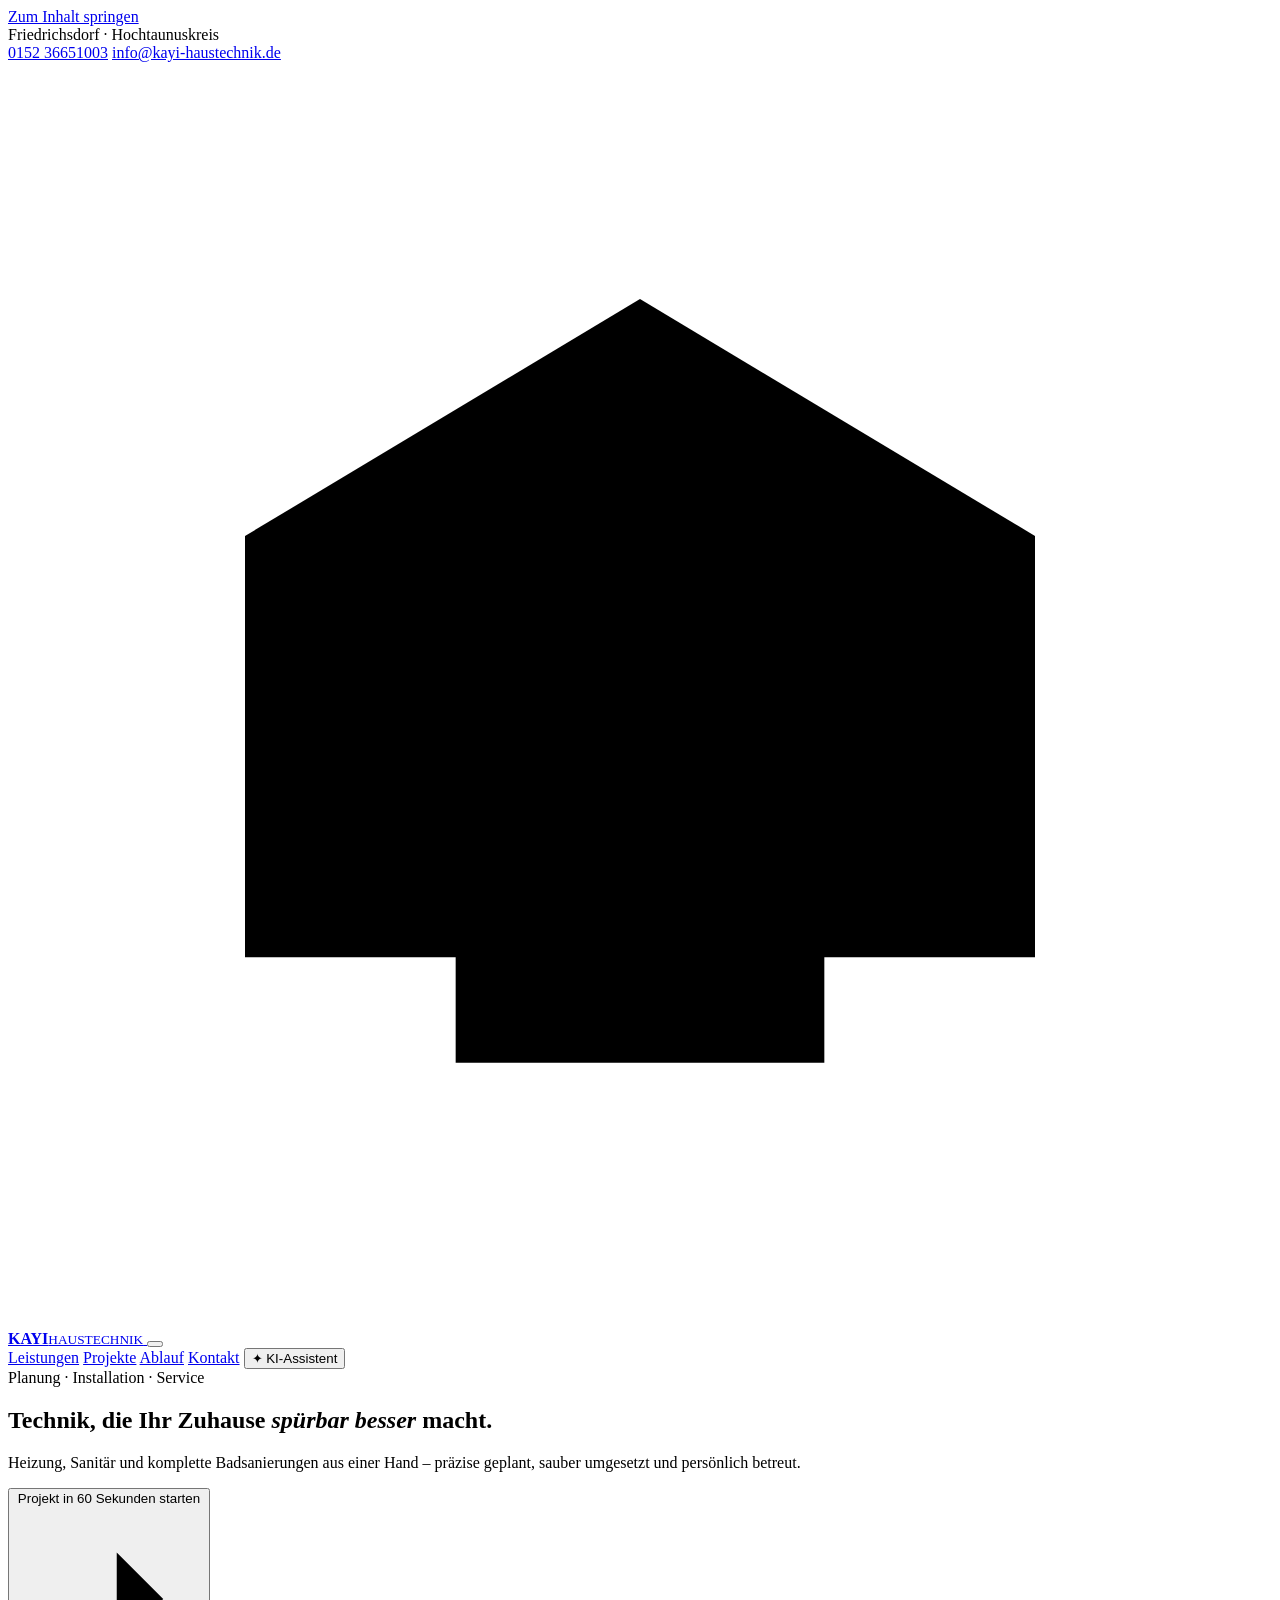
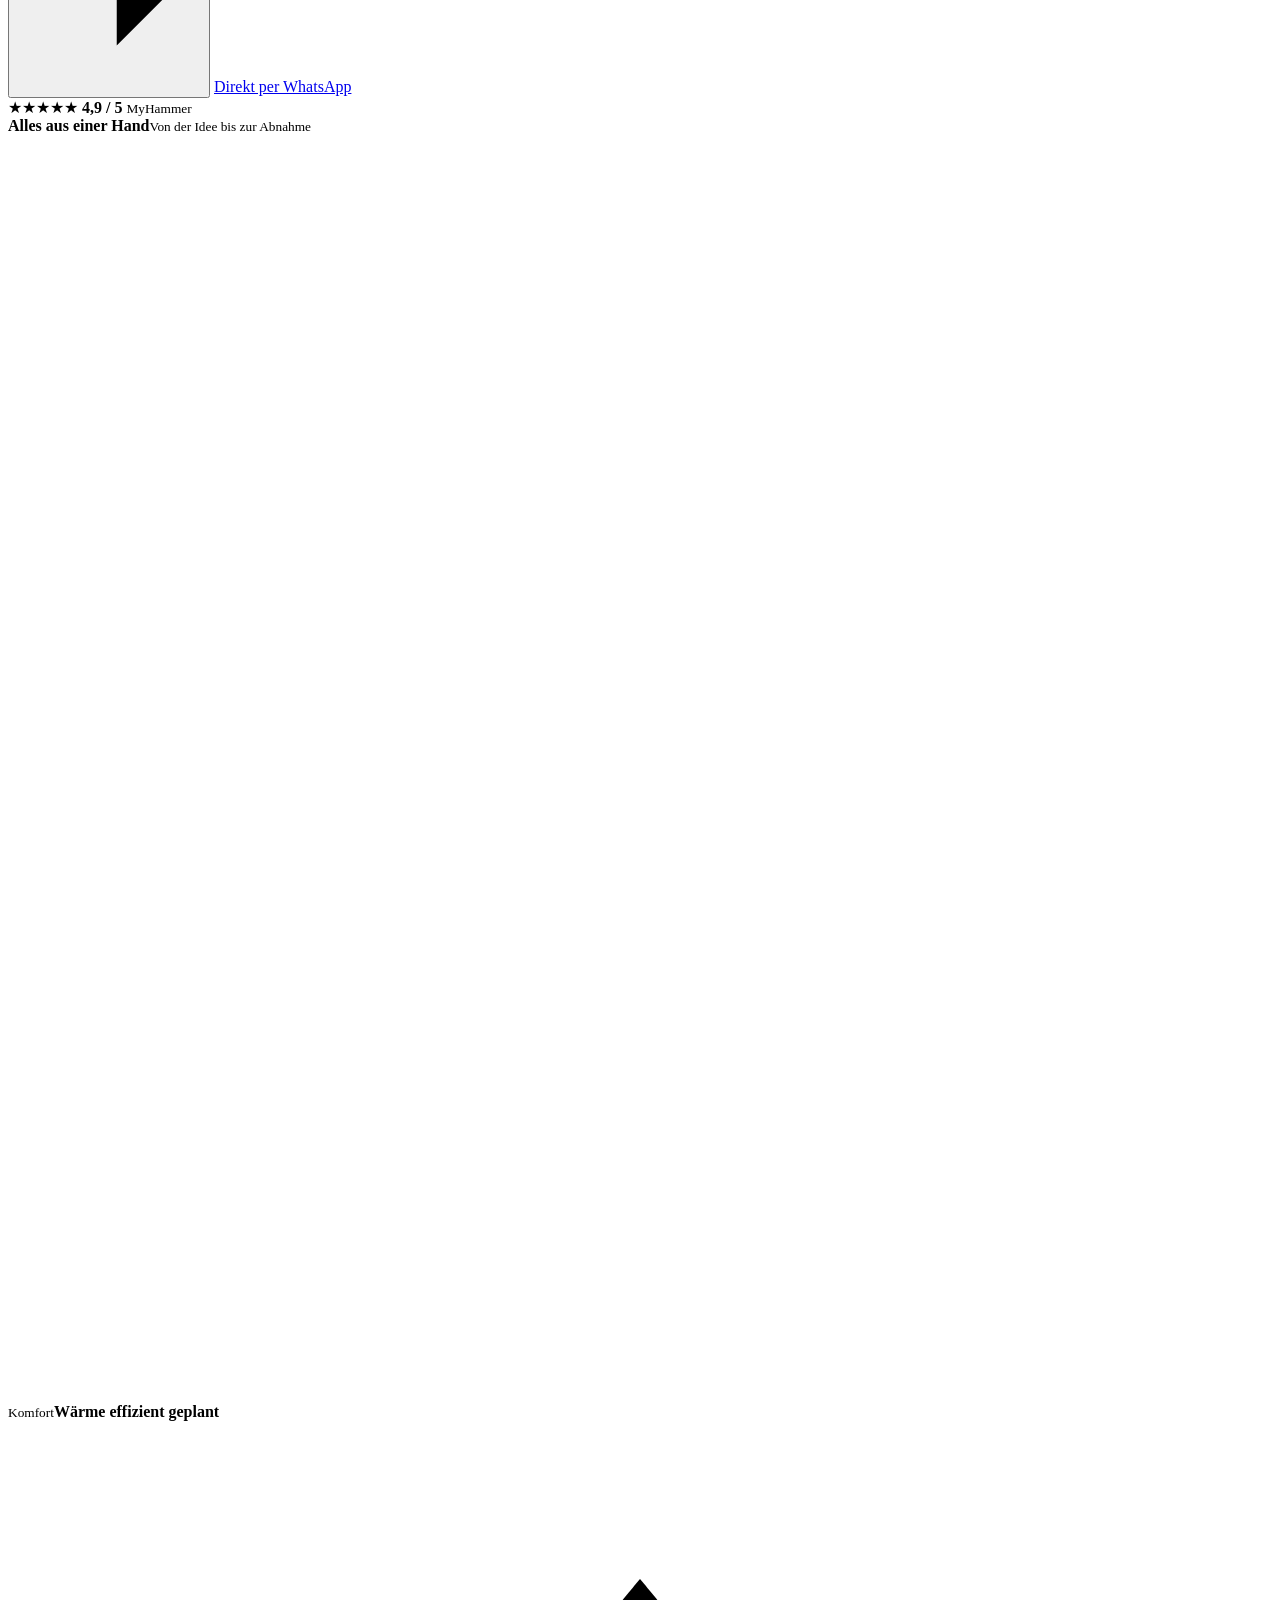
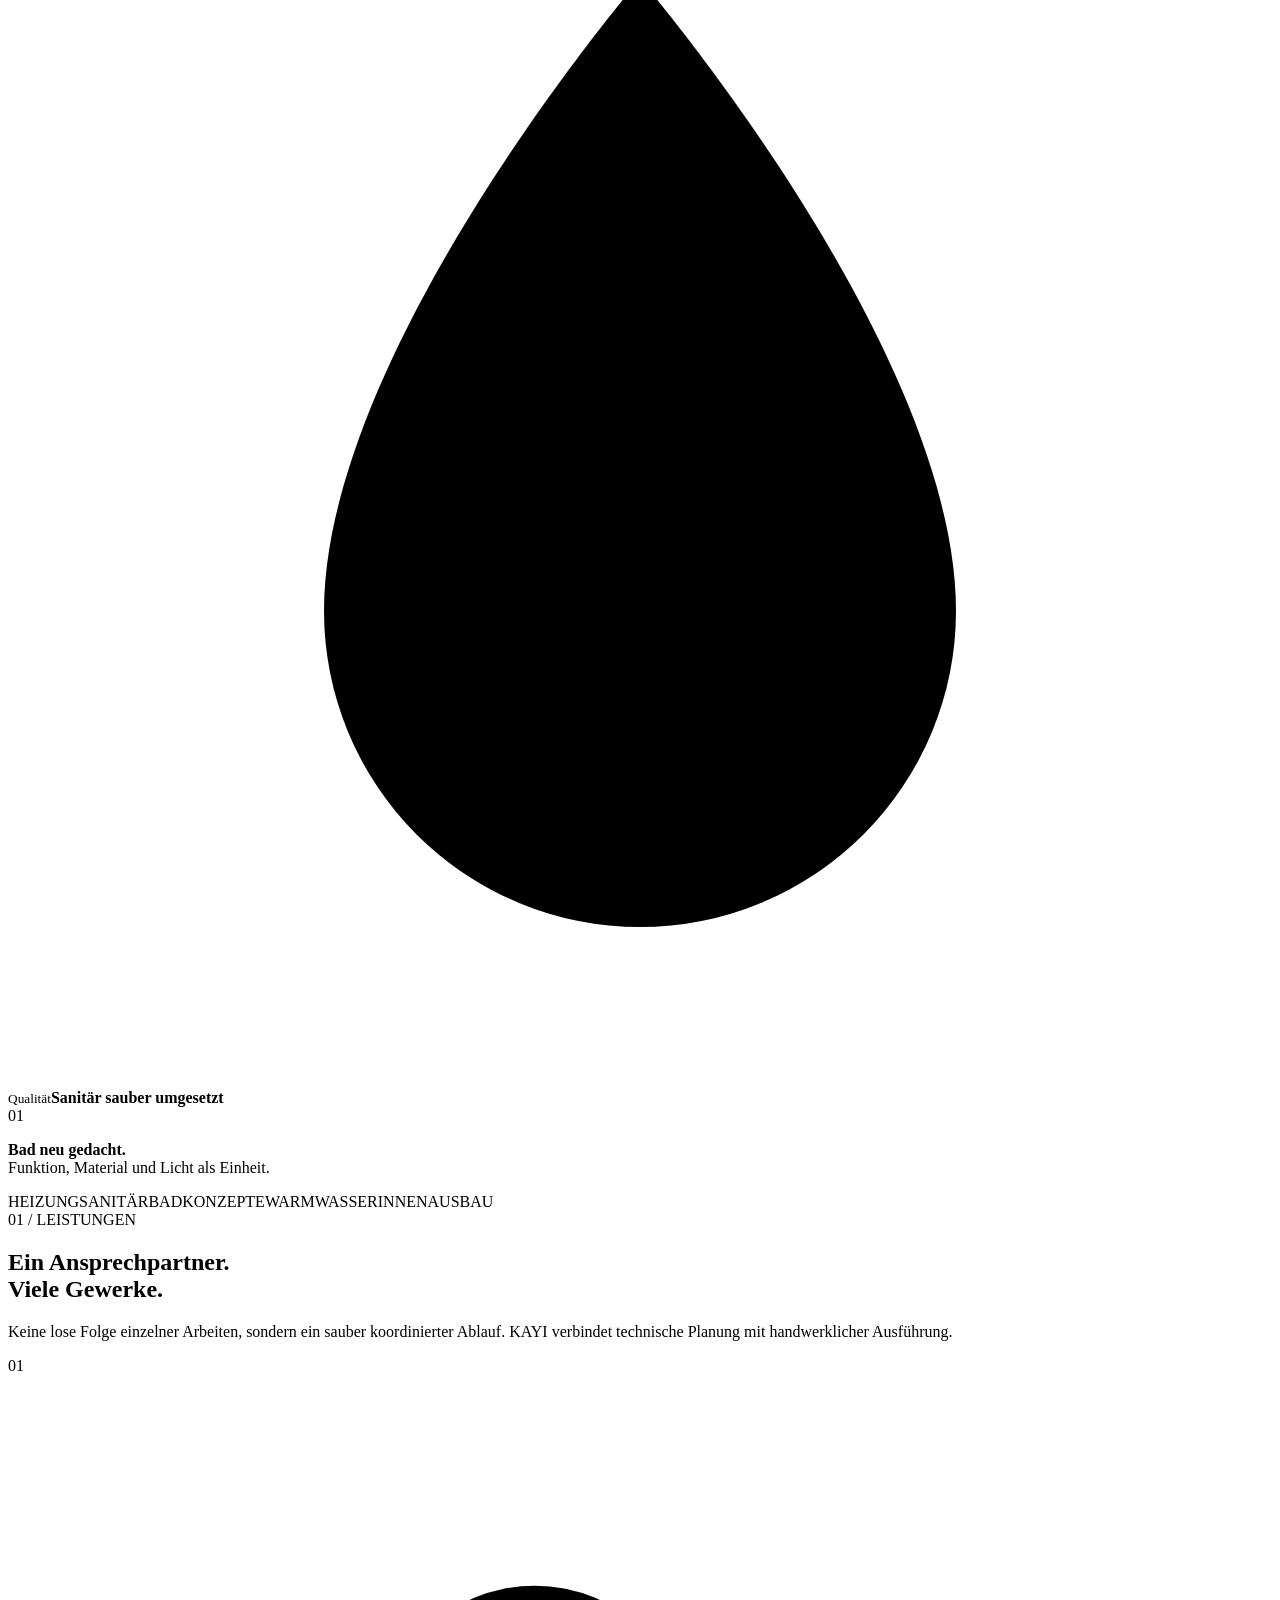
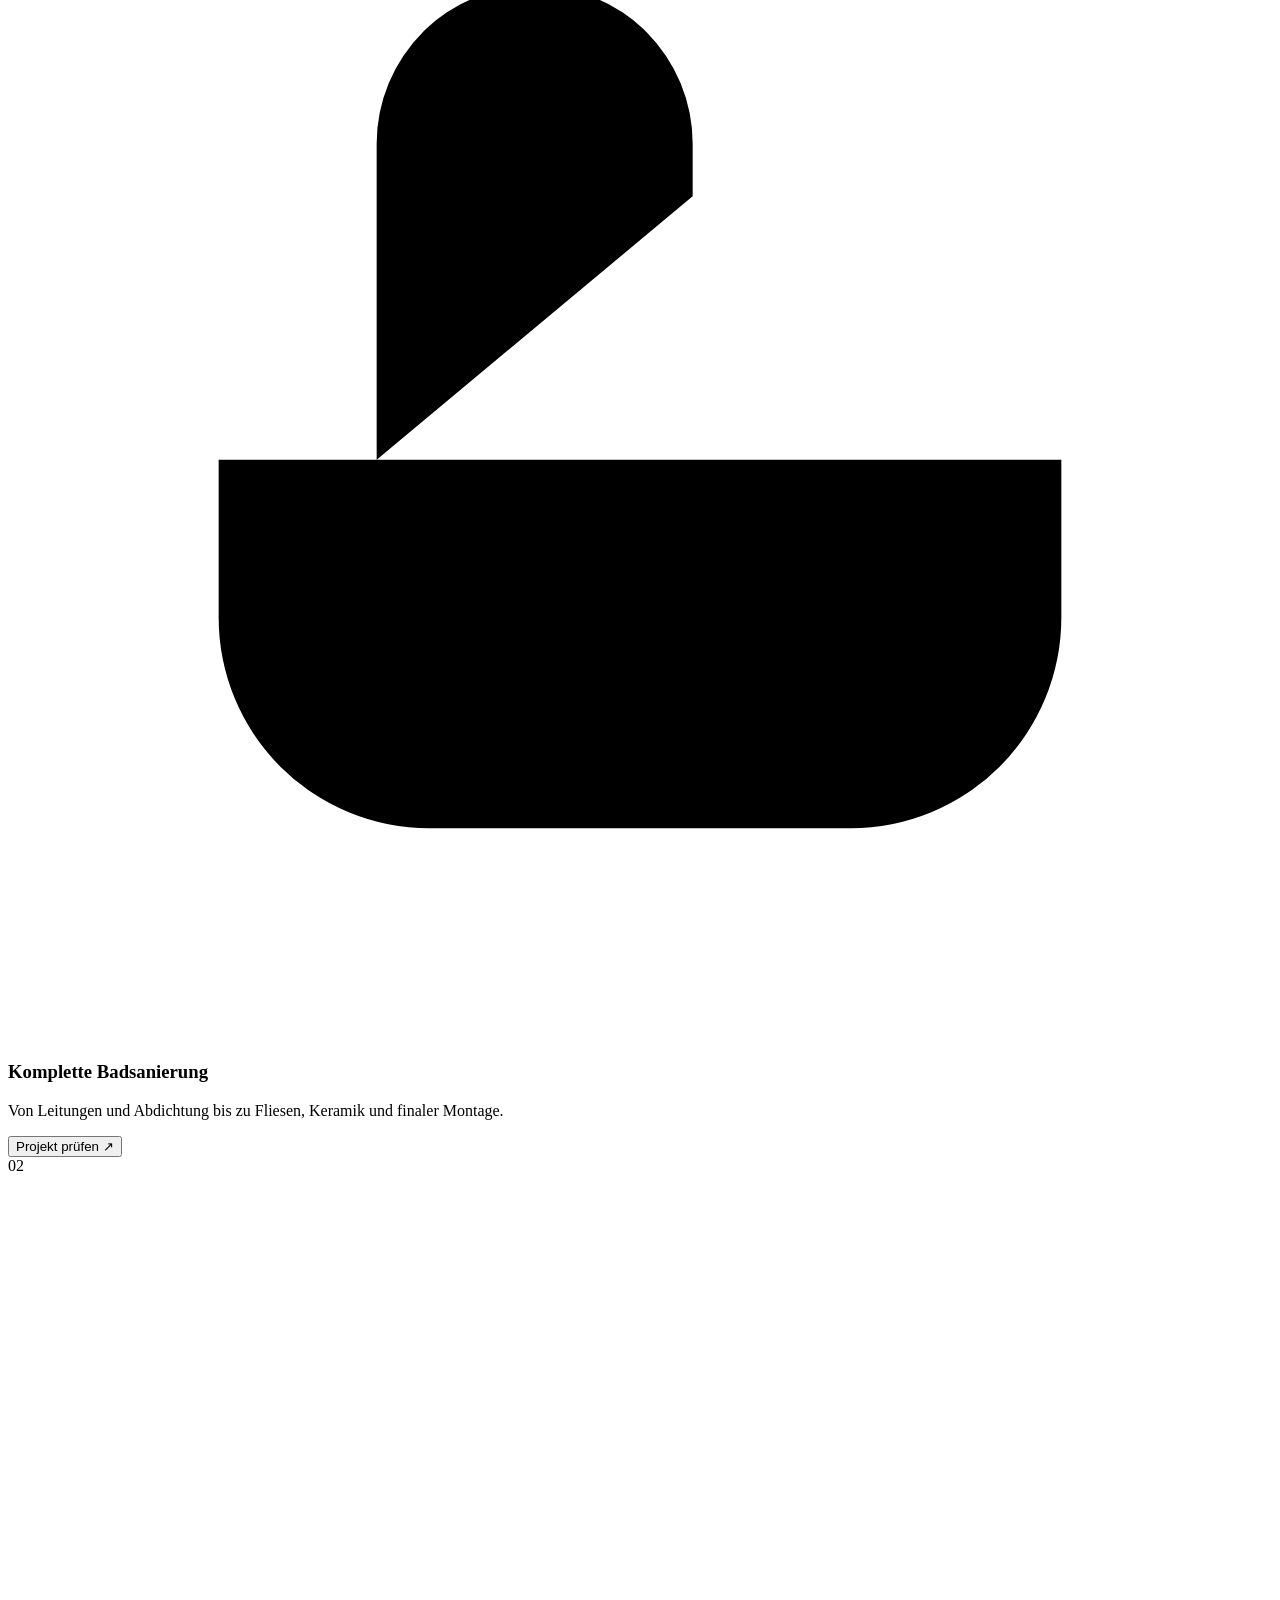
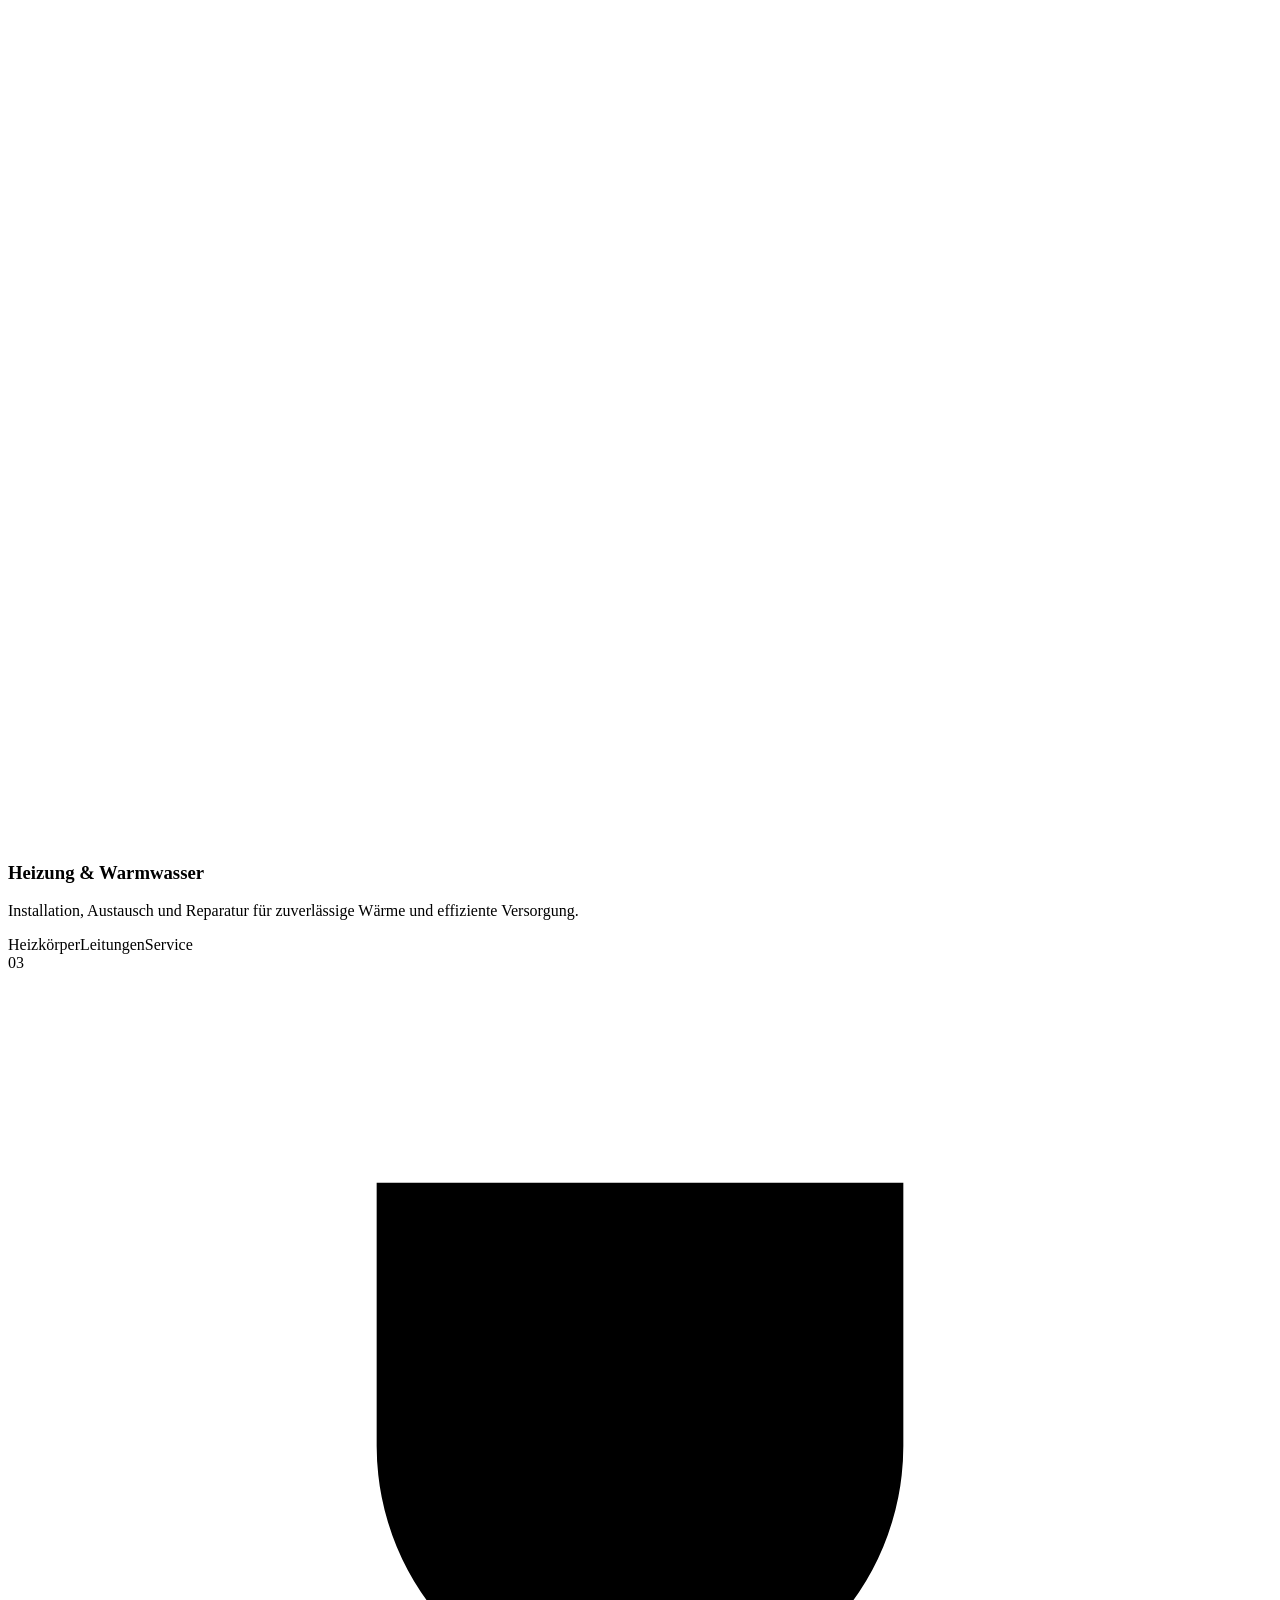
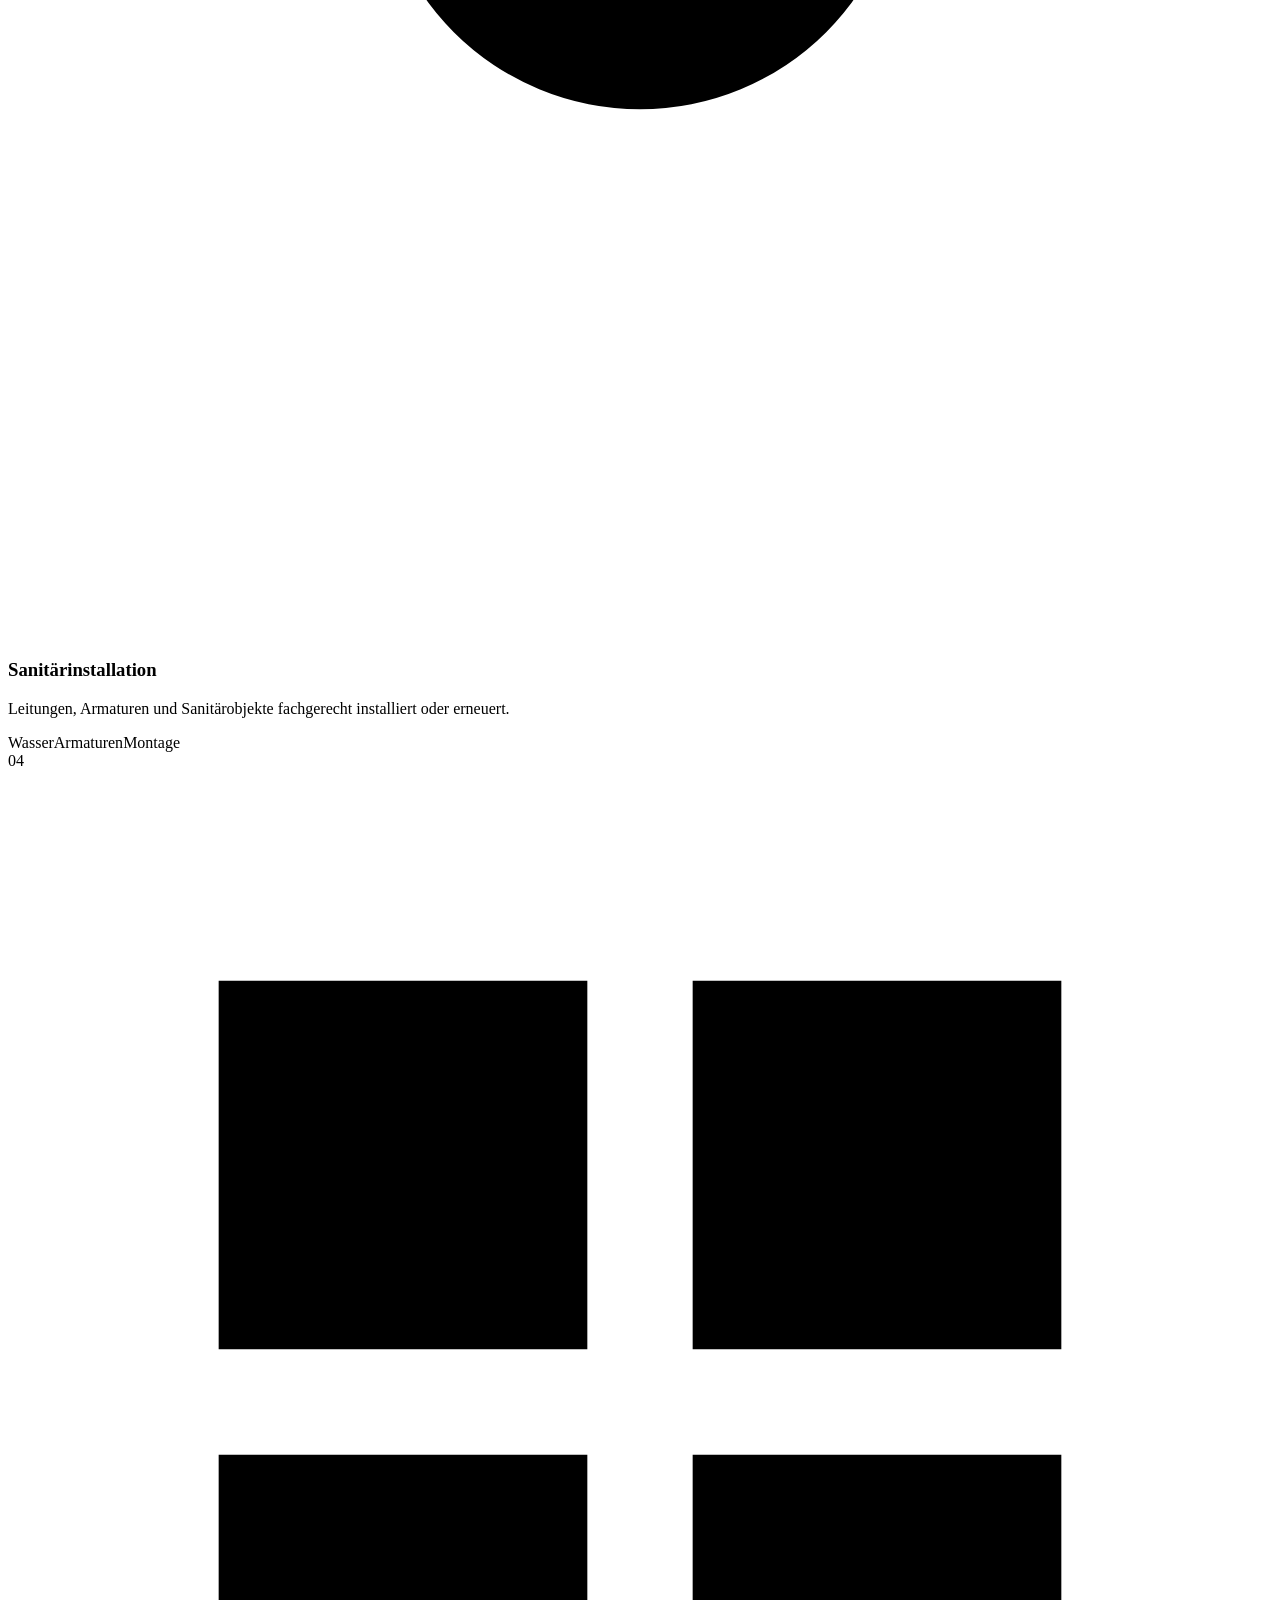
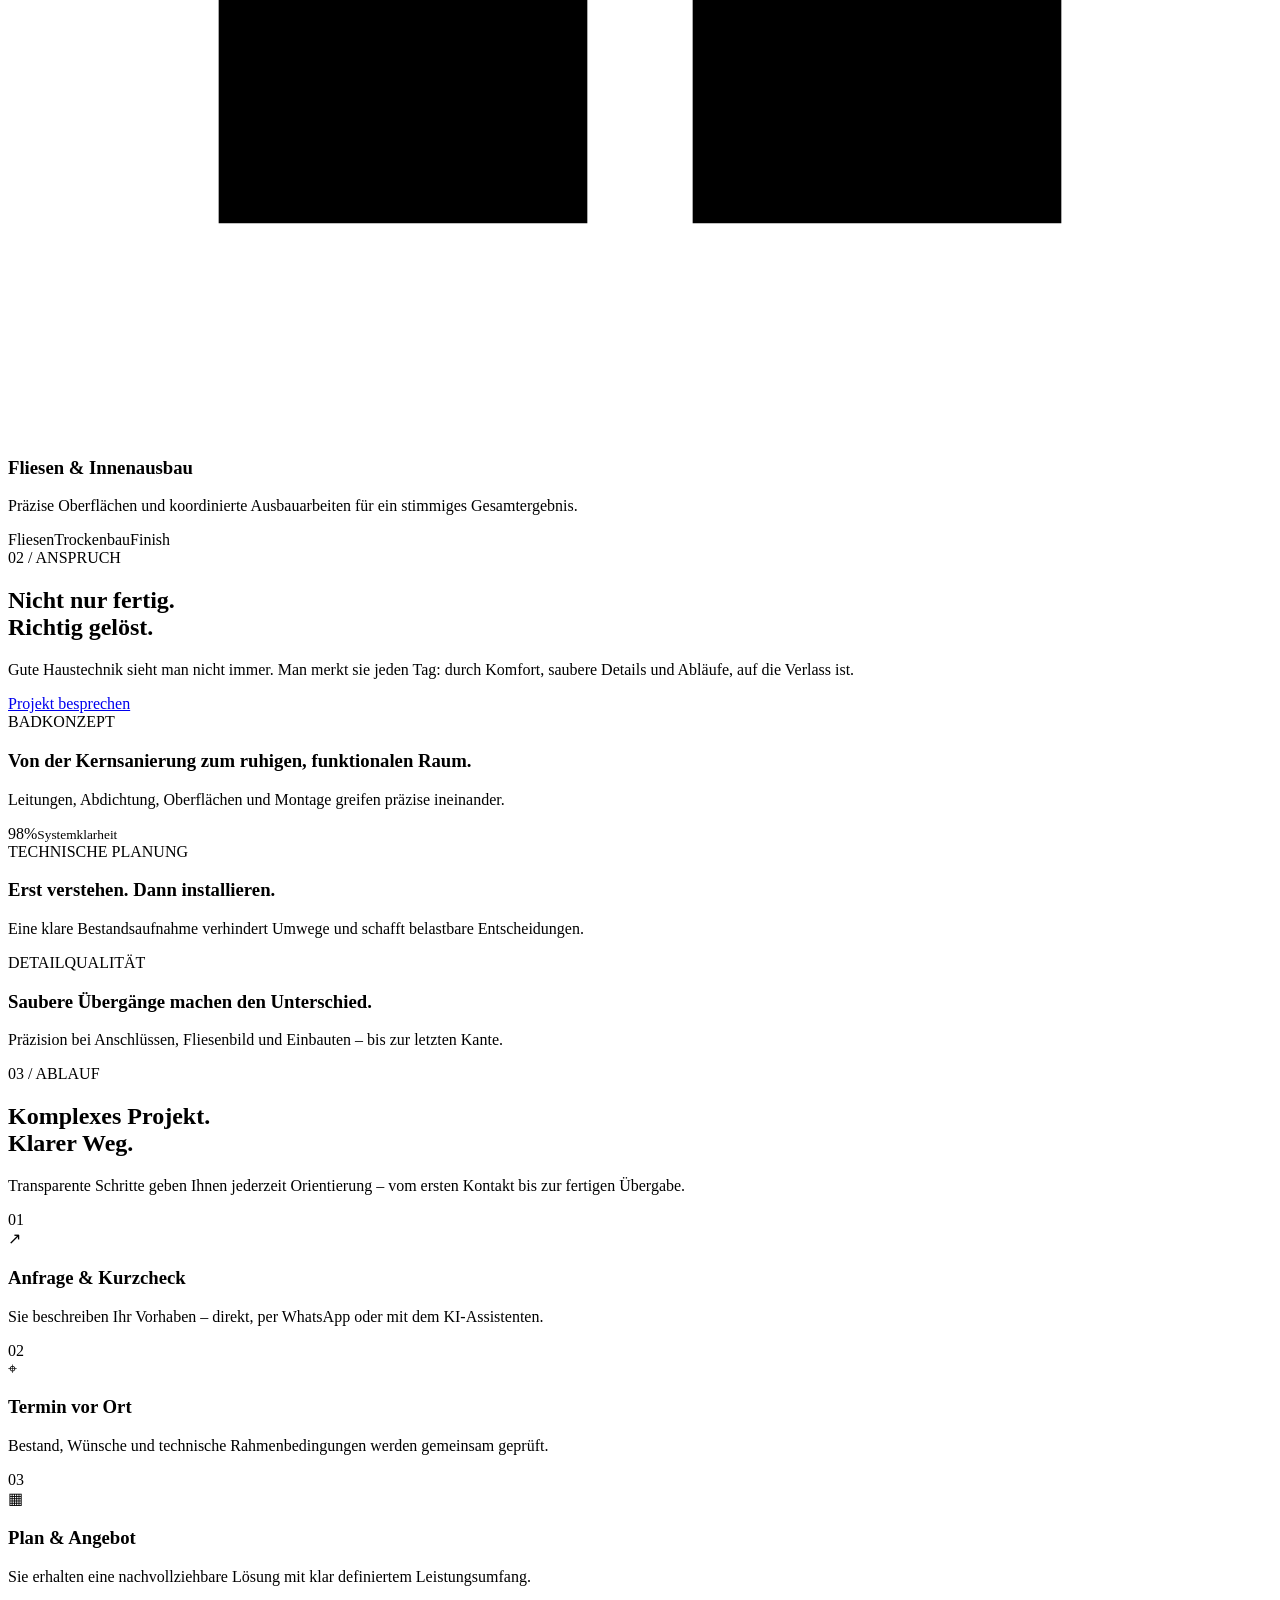
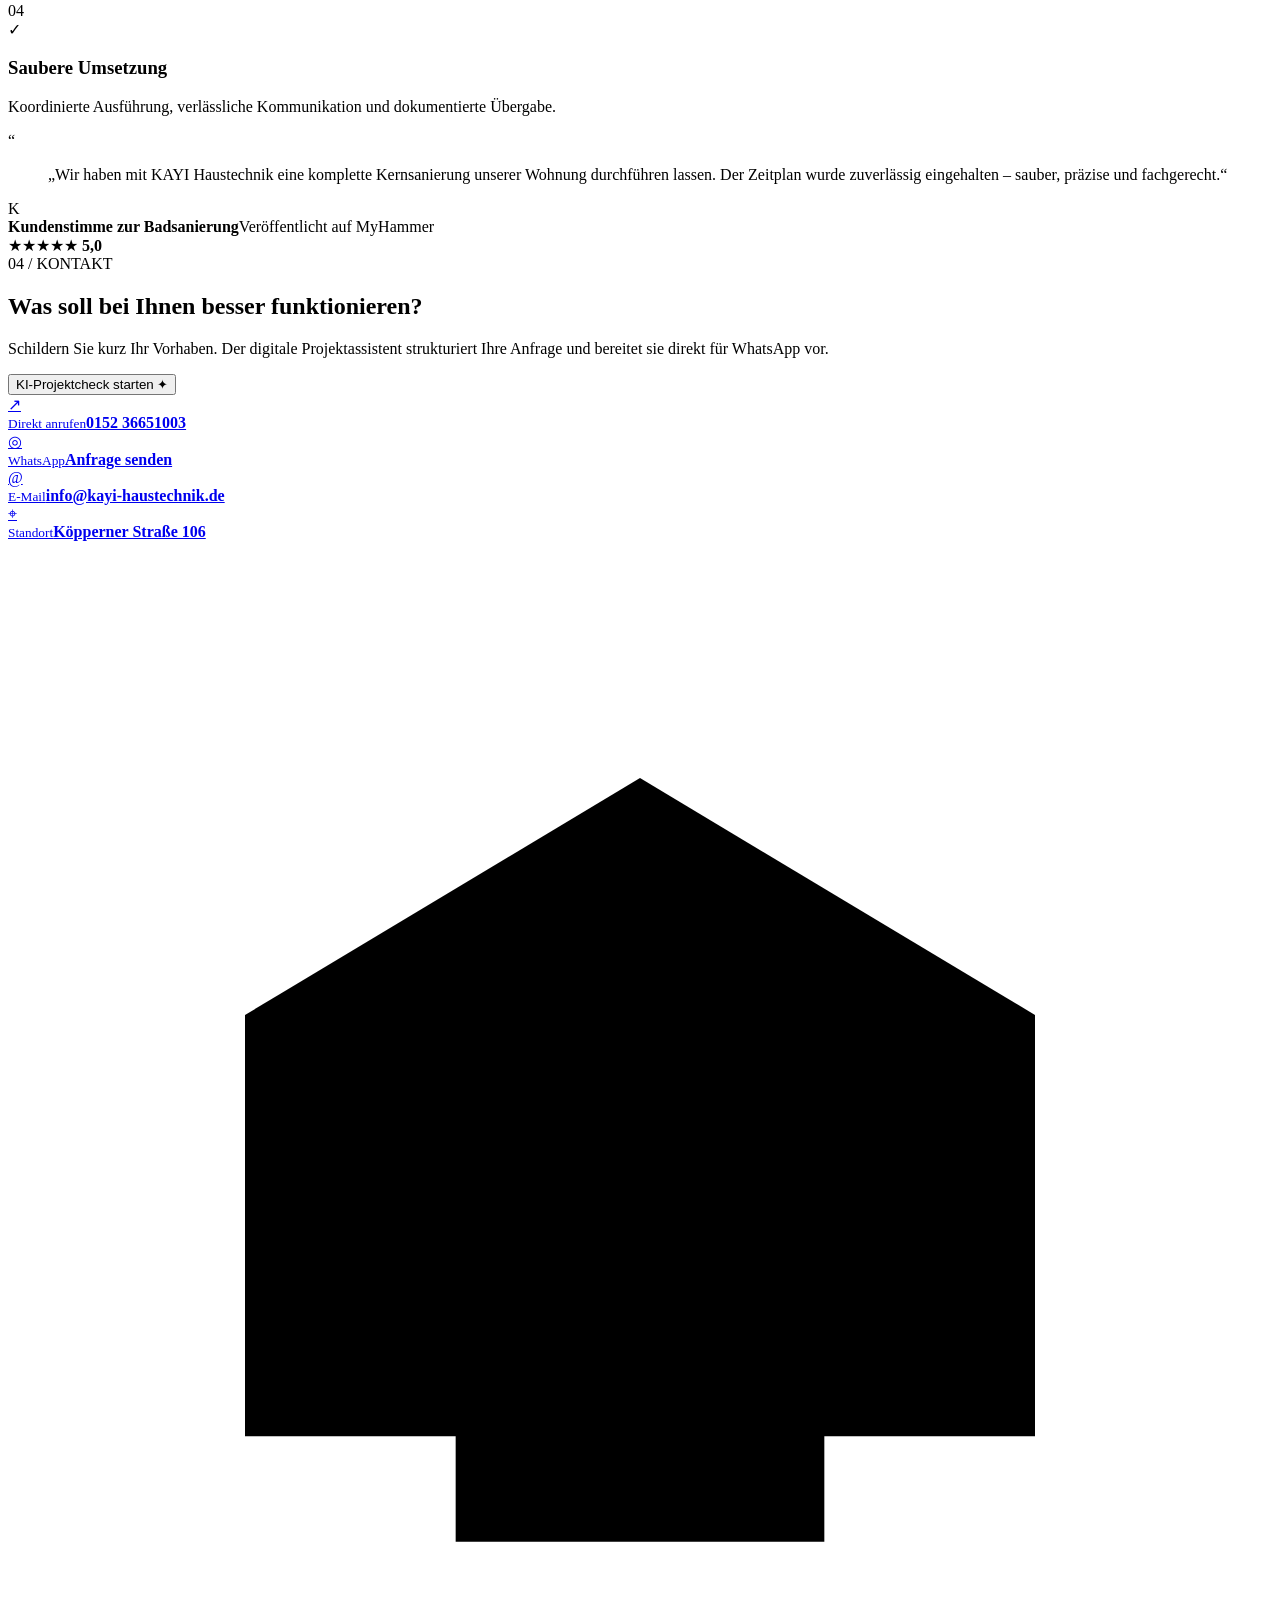
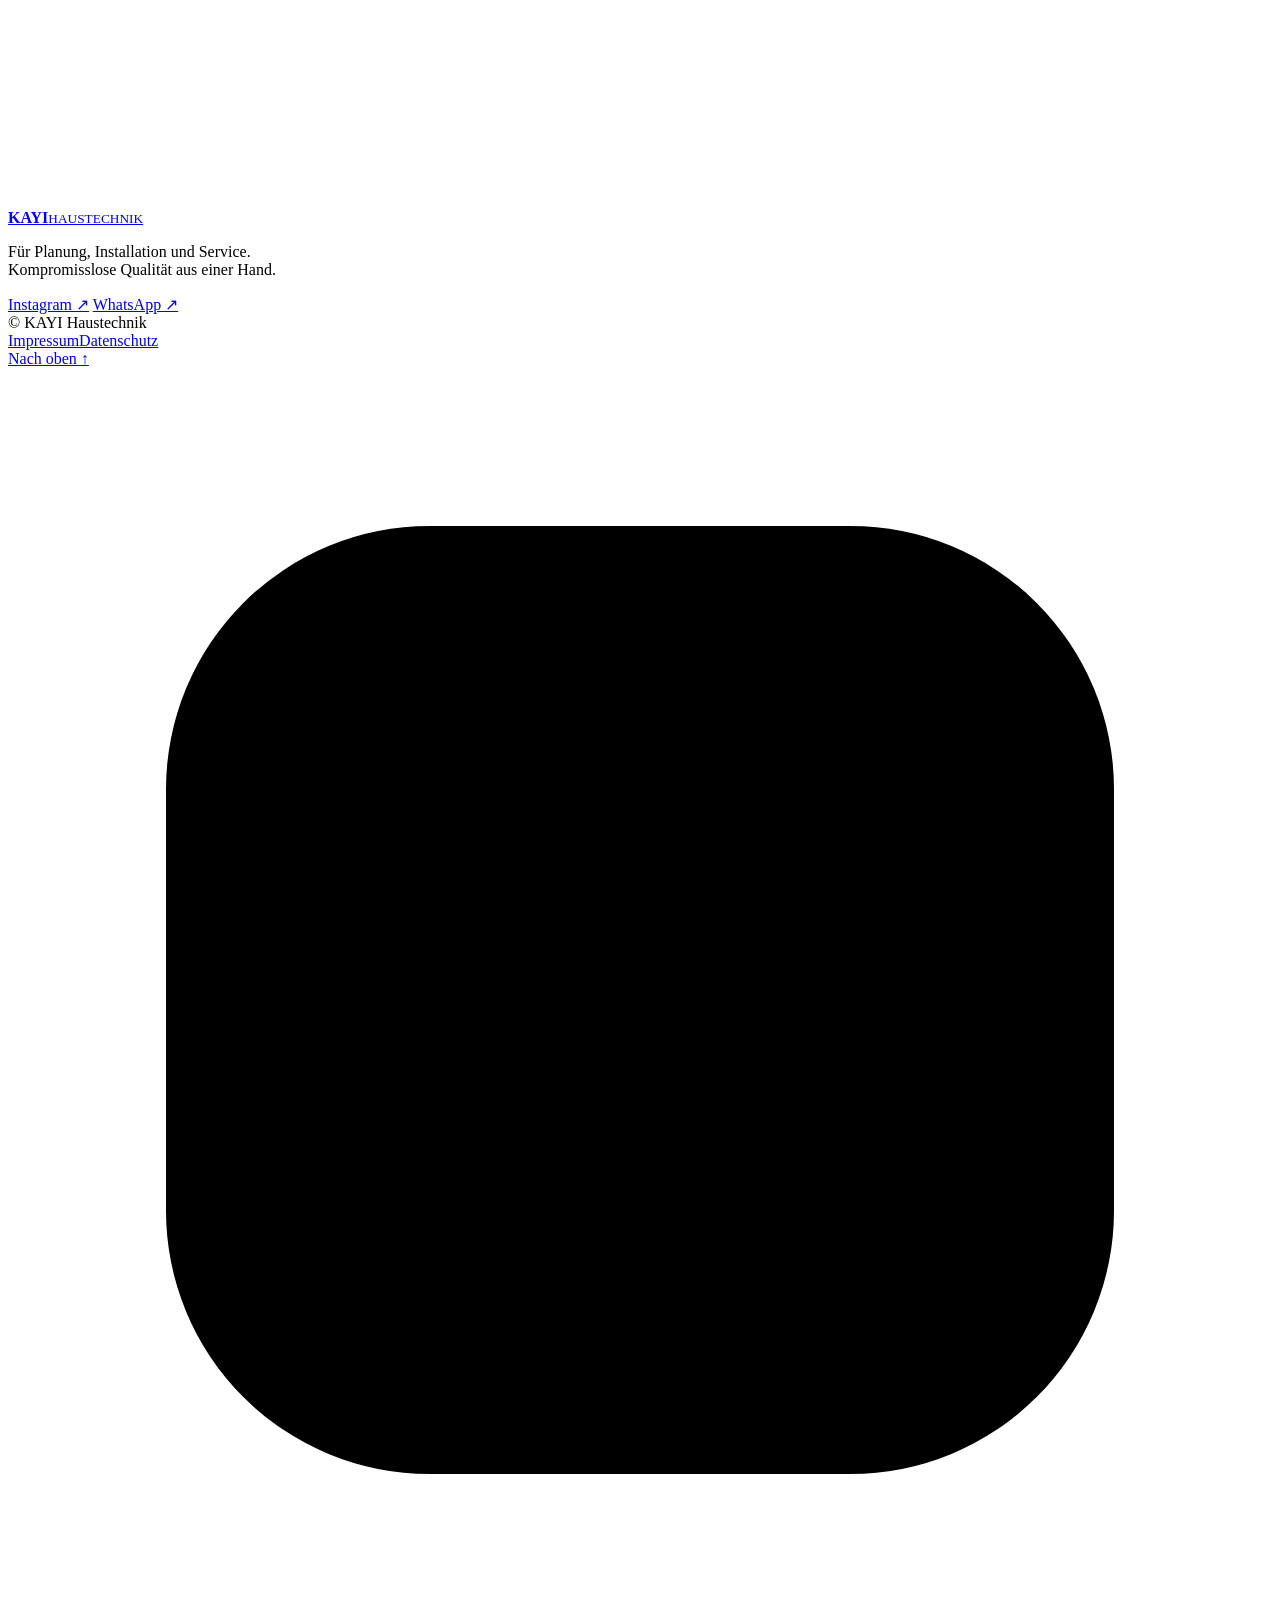
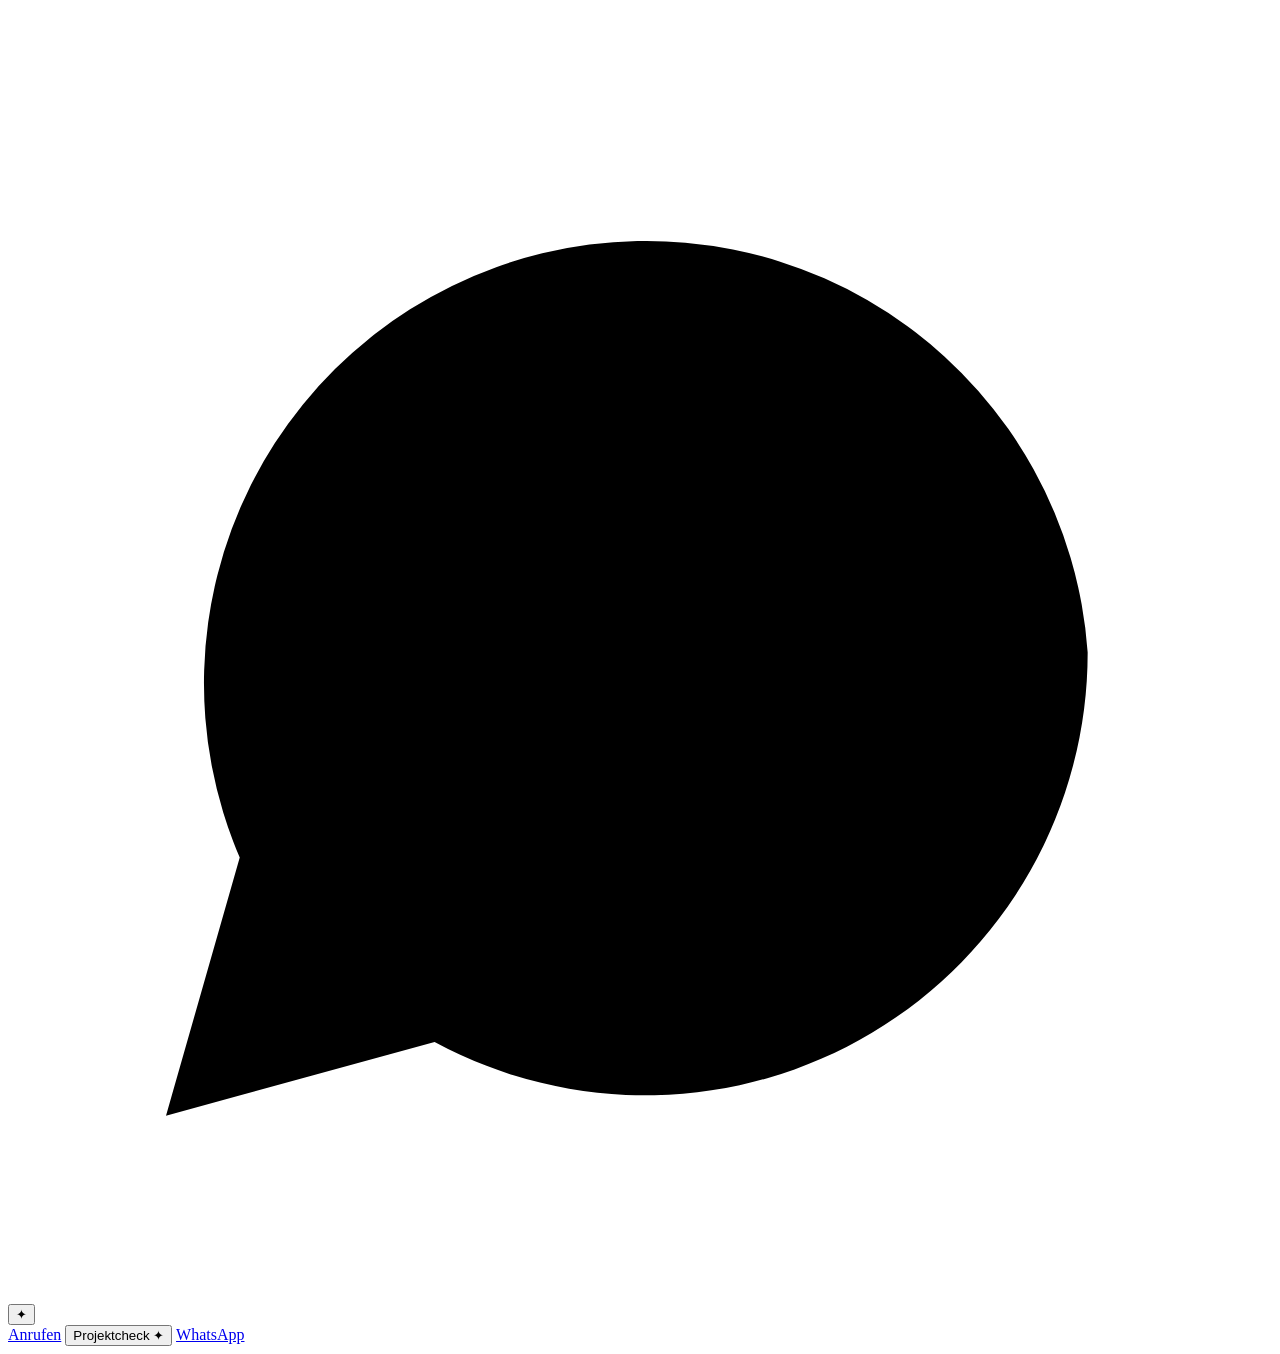
==== index.html @ cc678bfe "Build high-end KAYI Haustechnik landing page" ====
<!doctype html>
<html lang="de">
  <head>
    <meta charset="UTF-8" />
    <meta name="viewport" content="width=device-width, initial-scale=1.0" />
    <meta name="theme-color" content="#071521" />
    <meta name="description" content="KAYI Haustechnik aus Friedrichsdorf: Heizung, Sanitär und komplette Badsanierungen – durchdacht geplant und sauber umgesetzt." />
    <meta name="robots" content="index,follow,max-image-preview:large" />
    <link rel="canonical" href="https://kayi-haustechnik.de/" />
    <link rel="icon" href="/favicon.svg" type="image/svg+xml" />
    <title>KAYI Haustechnik | Heizung, Sanitär & Badsanierung</title>
    <meta property="og:type" content="website" />
    <meta property="og:title" content="KAYI Haustechnik | Technik, die Zuhause besser macht" />
    <meta property="og:description" content="Planung, Installation und Service für Heizung, Sanitär und komplette Badsanierungen im Hochtaunuskreis und Rhein-Main-Gebiet." />
    <meta property="og:url" content="https://kayi-haustechnik.de/" />
    <meta property="og:image" content="https://images.unsplash.com/photo-1620626011761-996317b8d101?auto=format&fit=crop&w=1600&q=88" />
    <script type="application/ld+json">
      {
        "@context": "https://schema.org",
        "@type": ["HomeAndConstructionBusiness", "Plumber"],
        "name": "KAYI Haustechnik",
        "url": "https://kayi-haustechnik.de/",
        "email": "info@kayi-haustechnik.de",
        "telephone": "+49 152 36651003",
        "address": {
          "@type": "PostalAddress",
          "streetAddress": "Köpperner Straße 106",
          "postalCode": "61381",
          "addressLocality": "Friedrichsdorf",
          "addressCountry": "DE"
        },
        "areaServed": ["Hochtaunuskreis", "Frankfurt am Main", "Rhein-Main-Gebiet"],
        "knowsAbout": ["Heizung", "Sanitär", "Badsanierung", "Warmwasser", "Fliesenarbeiten"]
      }
    </script>
  </head>
  <body>
    <a class="skip-link" href="#main">Zum Inhalt springen</a>

    <div class="ambient ambient-one" aria-hidden="true"></div>
    <div class="ambient ambient-two" aria-hidden="true"></div>
    <div class="noise" aria-hidden="true"></div>

    <header class="site-header" id="top">
      <div class="topline">
        <div class="container topline-inner">
          <span><i class="status-dot"></i> Friedrichsdorf · Hochtaunuskreis</span>
          <div class="topline-links">
            <a href="tel:+4915236651003">0152 36651003</a>
            <a href="mailto:info@kayi-haustechnik.de">info@kayi-haustechnik.de</a>
          </div>
        </div>
      </div>
      <nav class="nav container" aria-label="Hauptnavigation">
        <a class="brand" href="#top" aria-label="KAYI Haustechnik Startseite">
          <span class="brand-mark" aria-hidden="true">
            <svg viewBox="0 0 48 48" role="img"><path d="M9 34V18l15-9 15 9v16"/><path d="M17 38V24l7-4 7 4v14"/><path d="M8 38h32"/></svg>
          </span>
          <span class="brand-copy"><strong>KAYI</strong><small>HAUSTECHNIK</small></span>
        </a>
        <button class="menu-toggle" type="button" aria-expanded="false" aria-controls="nav-menu" aria-label="Menü öffnen">
          <span></span><span></span>
        </button>
        <div class="nav-menu" id="nav-menu">
          <a href="#leistungen">Leistungen</a>
          <a href="#projekte">Projekte</a>
          <a href="#ablauf">Ablauf</a>
          <a href="#kontakt">Kontakt</a>
          <button class="button button-small button-ghost js-open-assistant" type="button">
            <span class="spark-icon" aria-hidden="true">✦</span> KI-Assistent
          </button>
        </div>
      </nav>
    </header>

    <main id="main">
      <section class="hero section">
        <div class="container hero-grid">
          <div class="hero-copy reveal">
            <div class="eyebrow"><span>Planung · Installation · Service</span></div>
            <h1>Technik, die Ihr Zuhause <em>spürbar besser</em> macht.</h1>
            <p class="hero-lead">Heizung, Sanitär und komplette Badsanierungen aus einer Hand – präzise geplant, sauber umgesetzt und persönlich betreut.</p>
            <div class="hero-actions">
              <button class="button button-primary js-open-assistant" type="button">
                Projekt in 60 Sekunden starten
                <svg viewBox="0 0 24 24" aria-hidden="true"><path d="m5 12h14M13 6l6 6-6 6"/></svg>
              </button>
              <a class="button button-secondary" href="https://wa.me/4915236651003?text=Hallo%20KAYI%20Haustechnik%2C%20ich%20habe%20eine%20Anfrage." target="_blank" rel="noopener noreferrer">Direkt per WhatsApp</a>
            </div>
            <div class="hero-trust" aria-label="Vertrauensmerkmale">
              <div class="rating">
                <span class="stars" aria-label="4,9 von 5 Sternen">★★★★★</span>
                <strong>4,9 / 5</strong>
                <small>MyHammer</small>
              </div>
              <div class="trust-divider"></div>
              <div class="trust-copy"><strong>Alles aus einer Hand</strong><small>Von der Idee bis zur Abnahme</small></div>
            </div>
          </div>

          <div class="hero-visual reveal" data-delay="120">
            <div class="visual-frame">
              <div class="visual-image" role="img" aria-label="Modernes, hochwertig saniertes Badezimmer"></div>
              <div class="visual-overlay"></div>
              <div class="visual-grid" aria-hidden="true"></div>
              <div class="project-chip chip-top">
                <span class="chip-icon warm" aria-hidden="true">
                  <svg viewBox="0 0 24 24"><path d="M12 3v10M8 6h8M7 21h10M9 17h6"/></svg>
                </span>
                <div><small>Komfort</small><strong>Wärme effizient geplant</strong></div>
              </div>
              <div class="project-chip chip-bottom">
                <span class="chip-icon water" aria-hidden="true">
                  <svg viewBox="0 0 24 24"><path d="M12 3S6 10 6 15a6 6 0 0 0 12 0c0-5-6-12-6-12Z"/></svg>
                </span>
                <div><small>Qualität</small><strong>Sanitär sauber umgesetzt</strong></div>
              </div>
              <div class="visual-caption">
                <span>01</span>
                <p><strong>Bad neu gedacht.</strong><br />Funktion, Material und Licht als Einheit.</p>
              </div>
            </div>
            <div class="orbit orbit-a" aria-hidden="true"></div>
            <div class="orbit orbit-b" aria-hidden="true"></div>
          </div>
        </div>
        <div class="container hero-strip reveal" data-delay="220">
          <span>HEIZUNG</span><i></i><span>SANITÄR</span><i></i><span>BADKONZEPTE</span><i></i><span>WARMWASSER</span><i></i><span>INNENAUSBAU</span>
        </div>
      </section>

      <section class="section intro" id="leistungen">
        <div class="container">
          <div class="section-heading reveal">
            <div>
              <span class="section-index">01 / LEISTUNGEN</span>
              <h2>Ein Ansprechpartner.<br /><span>Viele Gewerke.</span></h2>
            </div>
            <p>Keine lose Folge einzelner Arbeiten, sondern ein sauber koordinierter Ablauf. KAYI verbindet technische Planung mit handwerklicher Ausführung.</p>
          </div>

          <div class="services-grid">
            <article class="service-card service-featured reveal">
              <div class="service-media media-bath" aria-hidden="true"></div>
              <div class="service-shade"></div>
              <div class="service-number">01</div>
              <div class="service-content">
                <span class="service-icon"><svg viewBox="0 0 24 24"><path d="M4 13h16v3a4 4 0 0 1-4 4H8a4 4 0 0 1-4-4v-3ZM7 13V7a3 3 0 0 1 6 0v1M4 10h3"/></svg></span>
                <div><h3>Komplette Badsanierung</h3><p>Von Leitungen und Abdichtung bis zu Fliesen, Keramik und finaler Montage.</p></div>
                <button class="text-link js-service-assistant" data-service="Badsanierung" type="button">Projekt prüfen <span>↗</span></button>
              </div>
            </article>

            <article class="service-card reveal" data-delay="70">
              <div class="service-number">02</div>
              <span class="service-icon"><svg viewBox="0 0 24 24"><path d="M12 2v12M8 5h8M6 22h12M8 18h8M9 14h6"/></svg></span>
              <h3>Heizung & Warmwasser</h3>
              <p>Installation, Austausch und Reparatur für zuverlässige Wärme und effiziente Versorgung.</p>
              <div class="service-tags"><span>Heizkörper</span><span>Leitungen</span><span>Service</span></div>
            </article>

            <article class="service-card reveal" data-delay="110">
              <div class="service-number">03</div>
              <span class="service-icon"><svg viewBox="0 0 24 24"><path d="M7 4v5a5 5 0 0 0 10 0V4M5 4h4M15 4h4M12 14v7M8 21h8"/></svg></span>
              <h3>Sanitärinstallation</h3>
              <p>Leitungen, Armaturen und Sanitärobjekte fachgerecht installiert oder erneuert.</p>
              <div class="service-tags"><span>Wasser</span><span>Armaturen</span><span>Montage</span></div>
            </article>

            <article class="service-card reveal" data-delay="150">
              <div class="service-number">04</div>
              <span class="service-icon"><svg viewBox="0 0 24 24"><path d="M4 4h7v7H4zM13 4h7v7h-7zM4 13h7v7H4zM13 13h7v7h-7z"/></svg></span>
              <h3>Fliesen & Innenausbau</h3>
              <p>Präzise Oberflächen und koordinierte Ausbauarbeiten für ein stimmiges Gesamtergebnis.</p>
              <div class="service-tags"><span>Fliesen</span><span>Trockenbau</span><span>Finish</span></div>
            </article>
          </div>
        </div>
      </section>

      <section class="section project-showcase" id="projekte">
        <div class="container showcase-grid">
          <div class="showcase-sticky reveal">
            <span class="section-index">02 / ANSPRUCH</span>
            <h2>Nicht nur fertig.<br /><span>Richtig gelöst.</span></h2>
            <p>Gute Haustechnik sieht man nicht immer. Man merkt sie jeden Tag: durch Komfort, saubere Details und Abläufe, auf die Verlass ist.</p>
            <a class="button button-secondary" href="#kontakt">Projekt besprechen</a>
          </div>
          <div class="showcase-cards">
            <article class="showcase-card reveal">
              <div class="showcase-image image-one" aria-hidden="true"></div>
              <div class="showcase-copy"><span>BADKONZEPT</span><h3>Von der Kernsanierung zum ruhigen, funktionalen Raum.</h3><p>Leitungen, Abdichtung, Oberflächen und Montage greifen präzise ineinander.</p></div>
            </article>
            <article class="showcase-card showcase-dark reveal">
              <div class="system-visual" aria-hidden="true">
                <div class="system-ring"><span>98%</span><small>Systemklarheit</small></div>
                <div class="pipe pipe-a"></div><div class="pipe pipe-b"></div><div class="pipe pipe-c"></div>
              </div>
              <div class="showcase-copy"><span>TECHNISCHE PLANUNG</span><h3>Erst verstehen. Dann installieren.</h3><p>Eine klare Bestandsaufnahme verhindert Umwege und schafft belastbare Entscheidungen.</p></div>
            </article>
            <article class="showcase-card reveal">
              <div class="showcase-image image-two" aria-hidden="true"></div>
              <div class="showcase-copy"><span>DETAILQUALITÄT</span><h3>Saubere Übergänge machen den Unterschied.</h3><p>Präzision bei Anschlüssen, Fliesenbild und Einbauten – bis zur letzten Kante.</p></div>
            </article>
          </div>
        </div>
      </section>

      <section class="section process" id="ablauf">
        <div class="container">
          <div class="section-heading reveal">
            <div><span class="section-index">03 / ABLAUF</span><h2>Komplexes Projekt.<br /><span>Klarer Weg.</span></h2></div>
            <p>Transparente Schritte geben Ihnen jederzeit Orientierung – vom ersten Kontakt bis zur fertigen Übergabe.</p>
          </div>
          <div class="process-grid">
            <article class="process-step reveal"><span>01</span><div class="process-icon">↗</div><h3>Anfrage & Kurzcheck</h3><p>Sie beschreiben Ihr Vorhaben – direkt, per WhatsApp oder mit dem KI-Assistenten.</p></article>
            <article class="process-step reveal" data-delay="70"><span>02</span><div class="process-icon">⌖</div><h3>Termin vor Ort</h3><p>Bestand, Wünsche und technische Rahmenbedingungen werden gemeinsam geprüft.</p></article>
            <article class="process-step reveal" data-delay="110"><span>03</span><div class="process-icon">▦</div><h3>Plan & Angebot</h3><p>Sie erhalten eine nachvollziehbare Lösung mit klar definiertem Leistungsumfang.</p></article>
            <article class="process-step reveal" data-delay="150"><span>04</span><div class="process-icon">✓</div><h3>Saubere Umsetzung</h3><p>Koordinierte Ausführung, verlässliche Kommunikation und dokumentierte Übergabe.</p></article>
          </div>
        </div>
      </section>

      <section class="section proof">
        <div class="container proof-card reveal">
          <div class="quote-mark">“</div>
          <blockquote>„Wir haben mit KAYI Haustechnik eine komplette Kernsanierung unserer Wohnung durchführen lassen. Der Zeitplan wurde zuverlässig eingehalten – sauber, präzise und fachgerecht.“</blockquote>
          <div class="quote-meta"><div class="avatar">K</div><div><strong>Kundenstimme zur Badsanierung</strong><span>Veröffentlicht auf MyHammer</span></div><div class="quote-rating">★★★★★ <strong>5,0</strong></div></div>
        </div>
      </section>

      <section class="section contact" id="kontakt">
        <div class="container contact-shell reveal">
          <div class="contact-copy">
            <span class="section-index">04 / KONTAKT</span>
            <h2>Was soll bei Ihnen <span>besser funktionieren?</span></h2>
            <p>Schildern Sie kurz Ihr Vorhaben. Der digitale Projektassistent strukturiert Ihre Anfrage und bereitet sie direkt für WhatsApp vor.</p>
            <button class="button button-primary js-open-assistant" type="button">KI-Projektcheck starten <span>✦</span></button>
          </div>
          <div class="contact-panel">
            <a href="tel:+4915236651003"><span class="contact-symbol">↗</span><div><small>Direkt anrufen</small><strong>0152 36651003</strong></div></a>
            <a href="https://wa.me/4915236651003?text=Hallo%20KAYI%20Haustechnik%2C%20ich%20möchte%20mein%20Projekt%20besprechen." target="_blank" rel="noopener noreferrer"><span class="contact-symbol">◎</span><div><small>WhatsApp</small><strong>Anfrage senden</strong></div></a>
            <a href="mailto:info@kayi-haustechnik.de"><span class="contact-symbol">@</span><div><small>E-Mail</small><strong>info@kayi-haustechnik.de</strong></div></a>
            <a href="https://maps.google.com/?q=Köpperner+Straße+106,+61381+Friedrichsdorf" target="_blank" rel="noopener noreferrer"><span class="contact-symbol">⌖</span><div><small>Standort</small><strong>Köpperner Straße 106</strong></div></a>
          </div>
        </div>
      </section>
    </main>

    <footer class="footer">
      <div class="container footer-top">
        <a class="brand footer-brand" href="#top">
          <span class="brand-mark" aria-hidden="true"><svg viewBox="0 0 48 48"><path d="M9 34V18l15-9 15 9v16"/><path d="M17 38V24l7-4 7 4v14"/><path d="M8 38h32"/></svg></span>
          <span class="brand-copy"><strong>KAYI</strong><small>HAUSTECHNIK</small></span>
        </a>
        <p>Für Planung, Installation und Service.<br />Kompromisslose Qualität aus einer Hand.</p>
        <div class="footer-socials">
          <a href="https://www.instagram.com/kayi_haustechnik/" target="_blank" rel="noopener noreferrer" aria-label="KAYI Haustechnik auf Instagram">Instagram ↗</a>
          <a href="https://wa.me/4915236651003" target="_blank" rel="noopener noreferrer">WhatsApp ↗</a>
        </div>
      </div>
      <div class="container footer-bottom">
        <span>© <span id="year"></span> KAYI Haustechnik</span>
        <div><a href="/impressum.html">Impressum</a><a href="/datenschutz.html">Datenschutz</a></div>
        <a href="#top">Nach oben ↑</a>
      </div>
    </footer>

    <div class="floating-actions" aria-label="Schnellkontakt">
      <a class="float-button float-instagram" href="https://www.instagram.com/kayi_haustechnik/" target="_blank" rel="noopener noreferrer" aria-label="Instagram öffnen">
        <svg viewBox="0 0 24 24" aria-hidden="true"><rect x="3" y="3" width="18" height="18" rx="5"/><circle cx="12" cy="12" r="4"/><circle cx="17.5" cy="6.5" r="1" class="fill"/></svg>
      </a>
      <a class="float-button float-whatsapp" href="https://wa.me/4915236651003?text=Hallo%20KAYI%20Haustechnik%2C%20ich%20habe%20eine%20Anfrage." target="_blank" rel="noopener noreferrer" aria-label="WhatsApp Chat öffnen">
        <svg viewBox="0 0 24 24" aria-hidden="true"><path d="M20.5 11.7a8.4 8.4 0 0 1-12.4 7.4L3 20.5l1.4-4.9A8.4 8.4 0 1 1 20.5 11.7Z"/><path d="M8.2 7.8c.2-.4.4-.4.7-.4h.5c.2 0 .4.1.5.4l.7 1.7c.1.3.1.5-.1.7l-.6.7c-.2.2-.2.4-.1.6.5 1 1.3 1.8 2.3 2.3.2.1.4.1.6-.1l.8-.9c.2-.2.4-.3.7-.2l1.8.8c.3.1.4.3.4.5 0 .3-.1 1.3-.6 1.8-.5.6-1.3.9-2.1.8-1.1-.1-2.8-.6-4.7-2.3-2.3-2-3-4.2-3.1-5 0-.5.1-1 .3-1.4Z"/></svg>
      </a>
      <button class="float-button float-ai js-open-assistant" type="button" aria-label="KI-Assistent öffnen"><span>✦</span></button>
    </div>

    <div class="mobile-bar">
      <a href="tel:+4915236651003">Anrufen</a>
      <button class="js-open-assistant" type="button">Projektcheck ✦</button>
      <a href="https://wa.me/4915236651003" target="_blank" rel="noopener noreferrer">WhatsApp</a>
    </div>

    <dialog class="assistant-dialog" id="assistant-dialog">
      <div class="assistant-shell">
        <header class="assistant-header">
          <div class="assistant-title"><span class="assistant-logo">✦</span><div><strong>KAYI KI-Assistent</strong><small>Digitaler Projektcheck · ca. 60 Sekunden</small></div></div>
          <button class="assistant-close" type="button" aria-label="Assistent schließen">×</button>
        </header>
        <div class="assistant-progress"><span id="assistant-progress"></span></div>
        <div class="assistant-body" id="assistant-body"></div>
        <footer class="assistant-footer">
          <button class="assistant-back" id="assistant-back" type="button">Zurück</button>
          <span>Ihre Angaben bleiben auf diesem Gerät, bis Sie sie per WhatsApp senden.</span>
        </footer>
      </div>
    </dialog>

    <script type="module" src="/main.js"></script>
  </body>
</html>
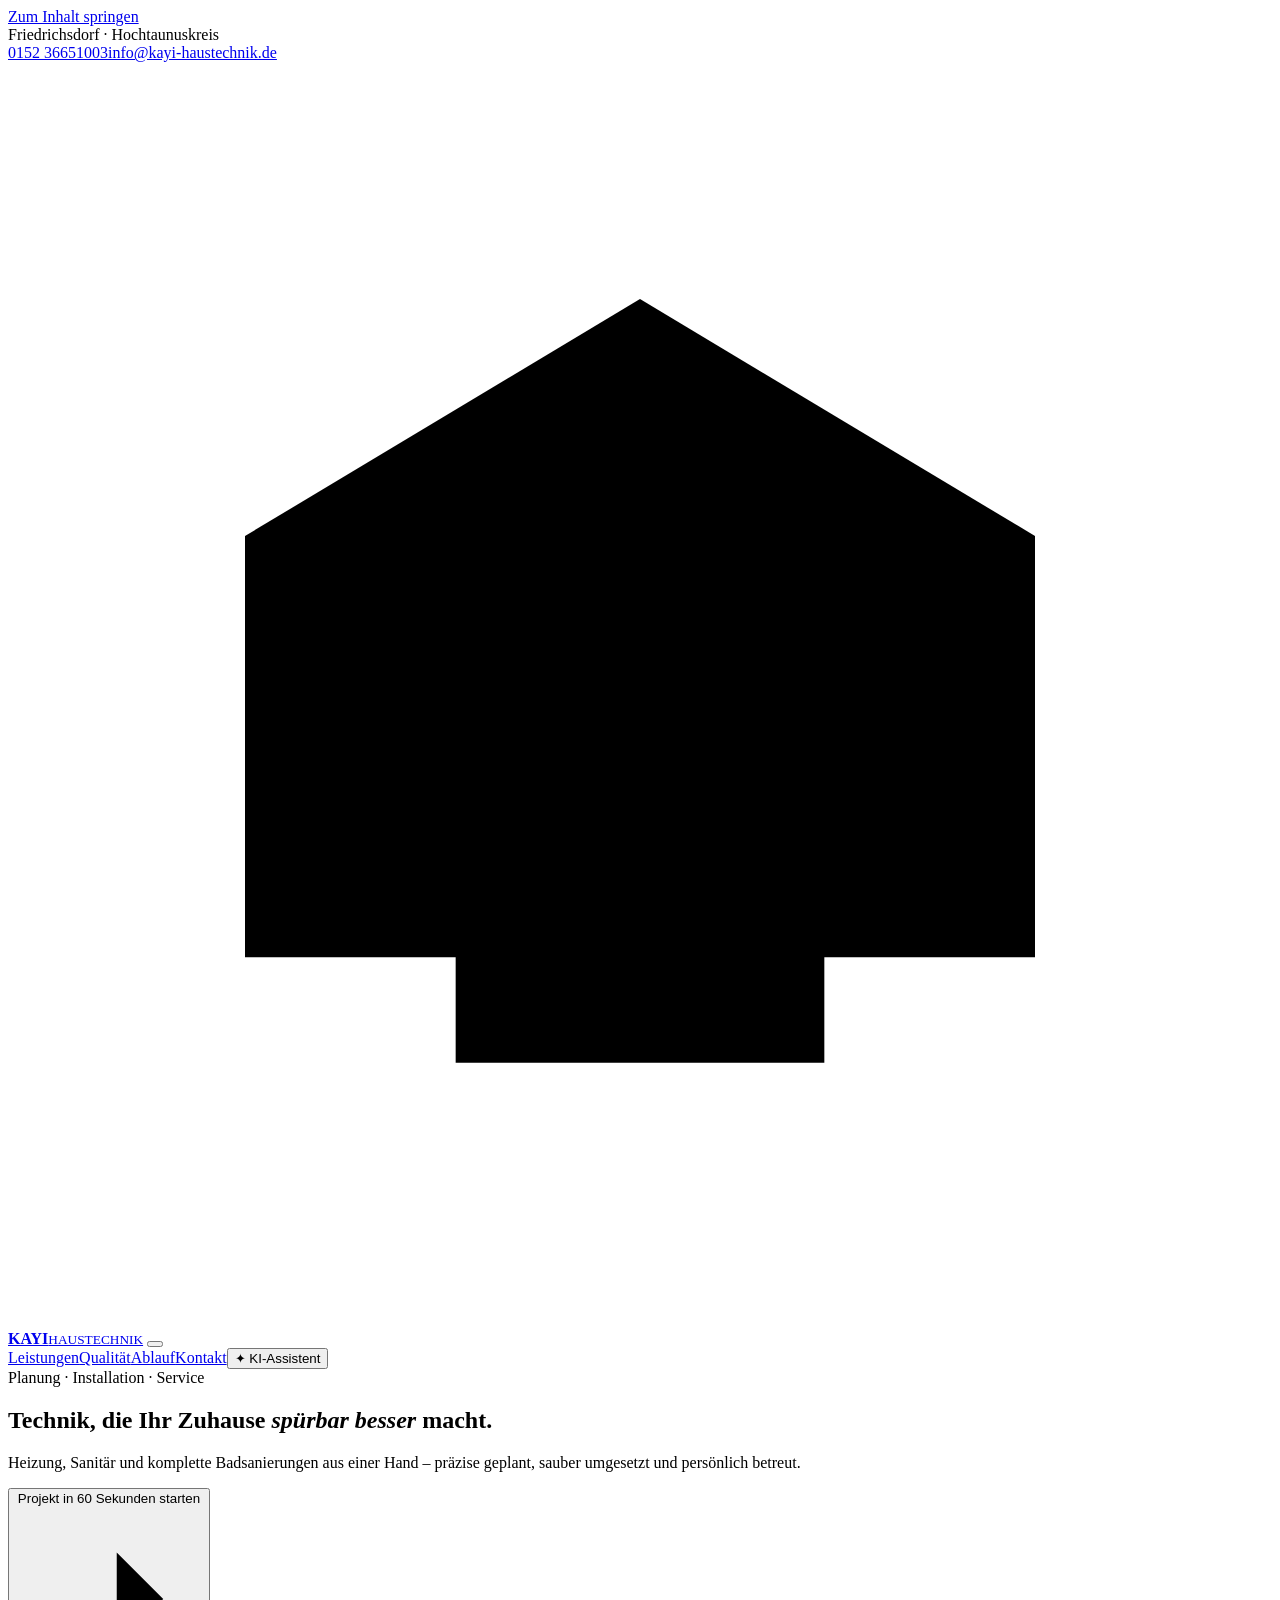
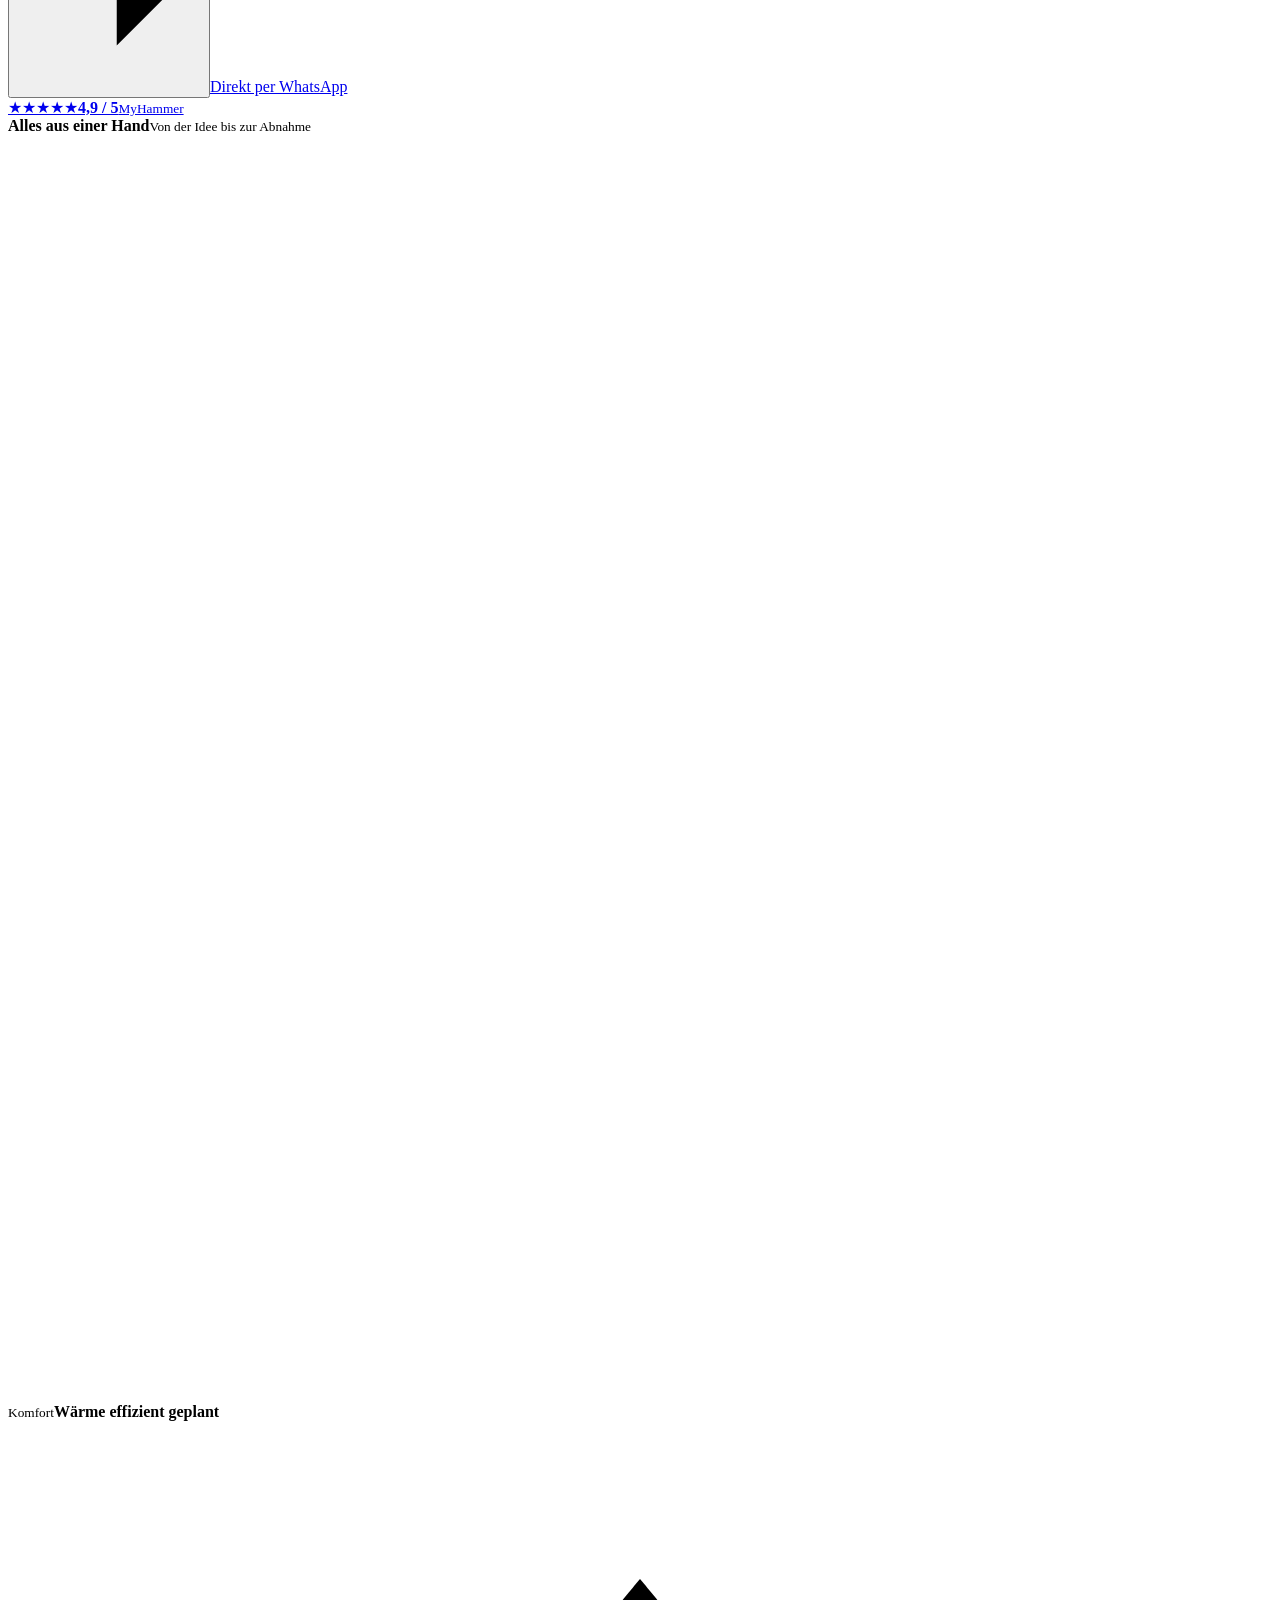
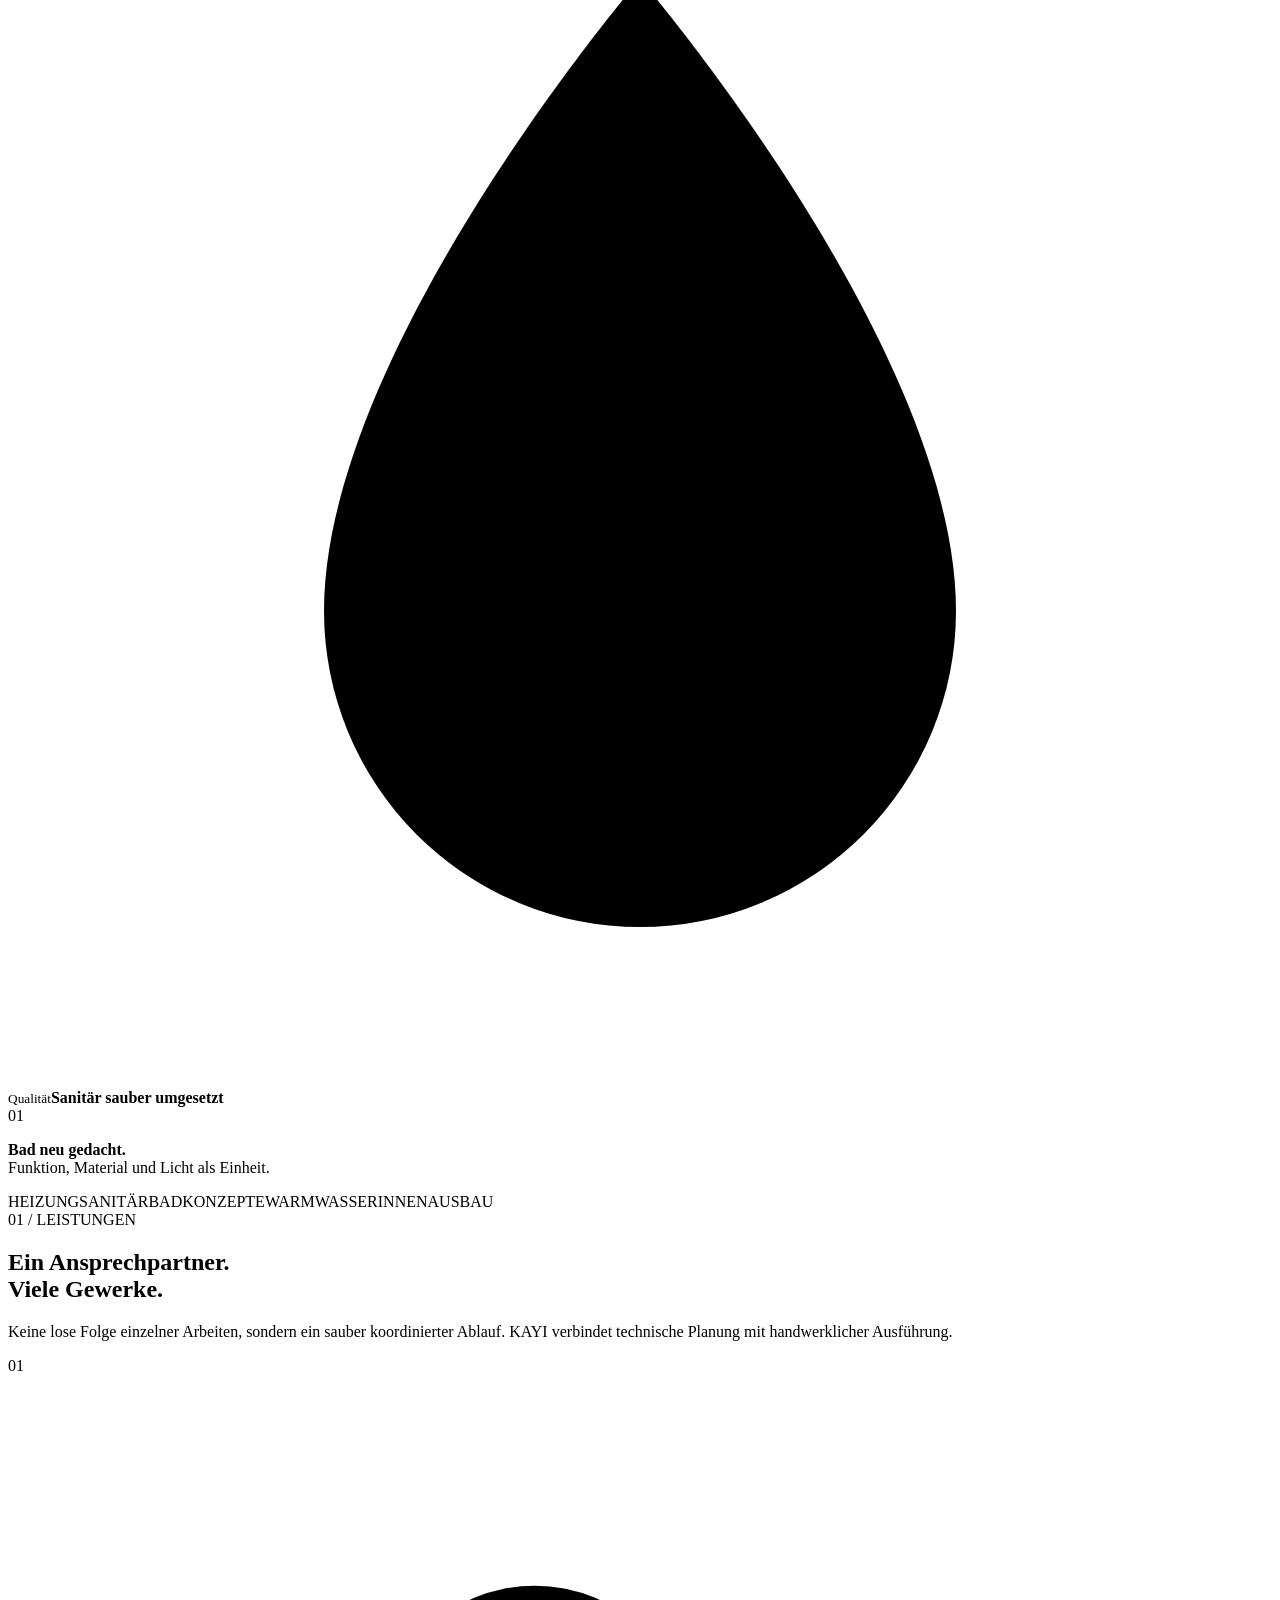
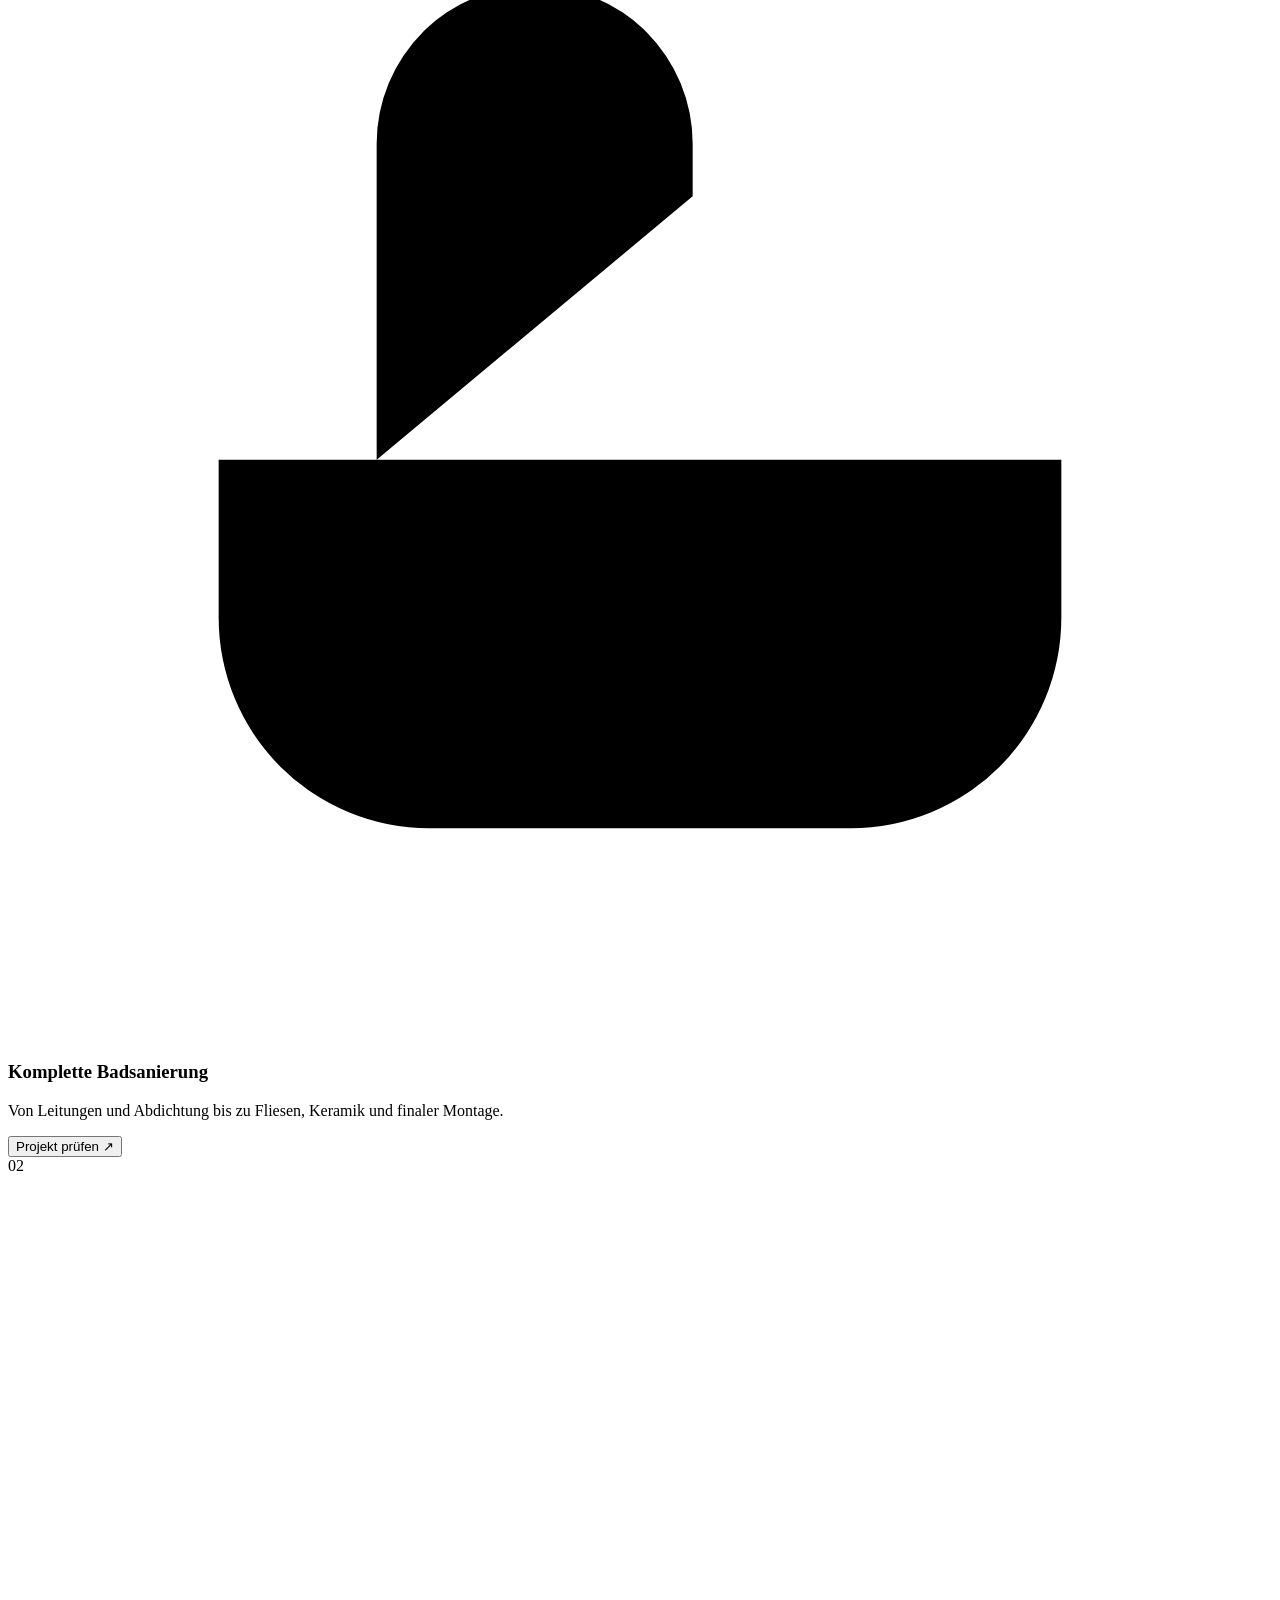
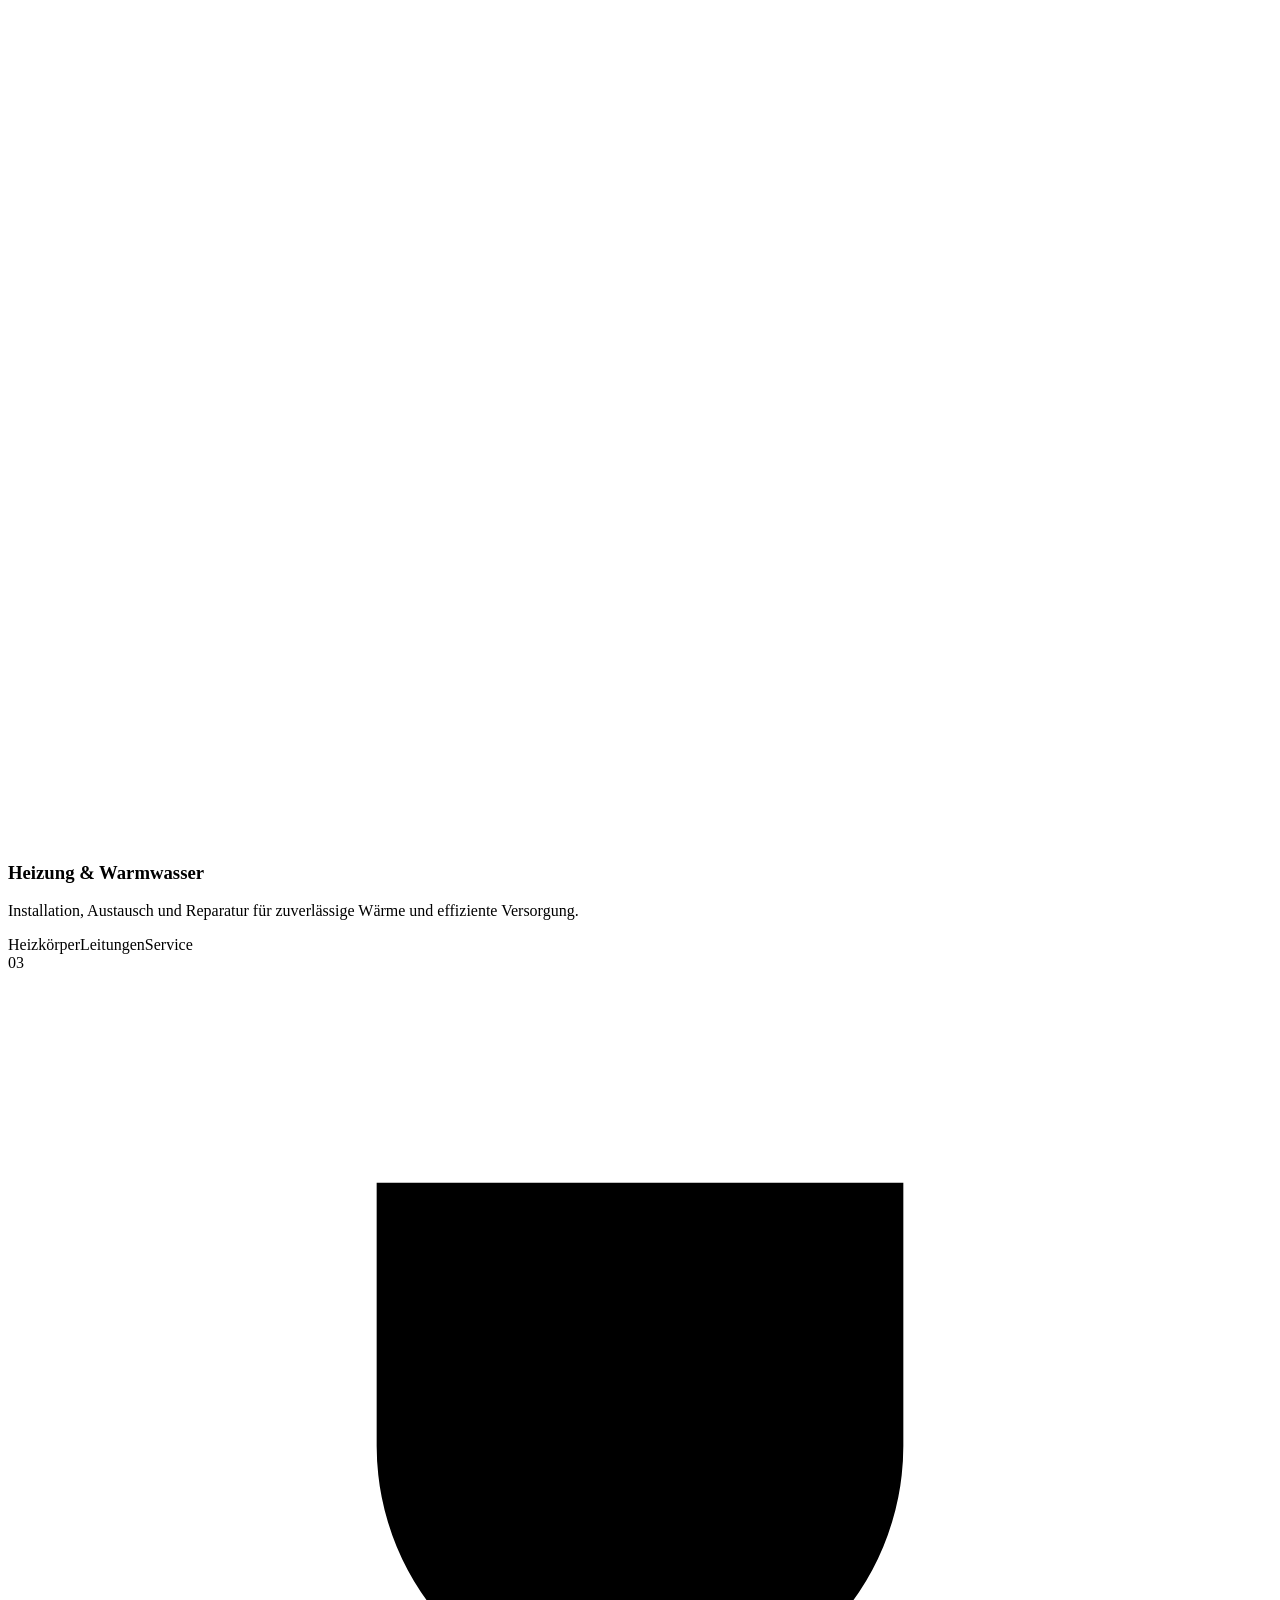
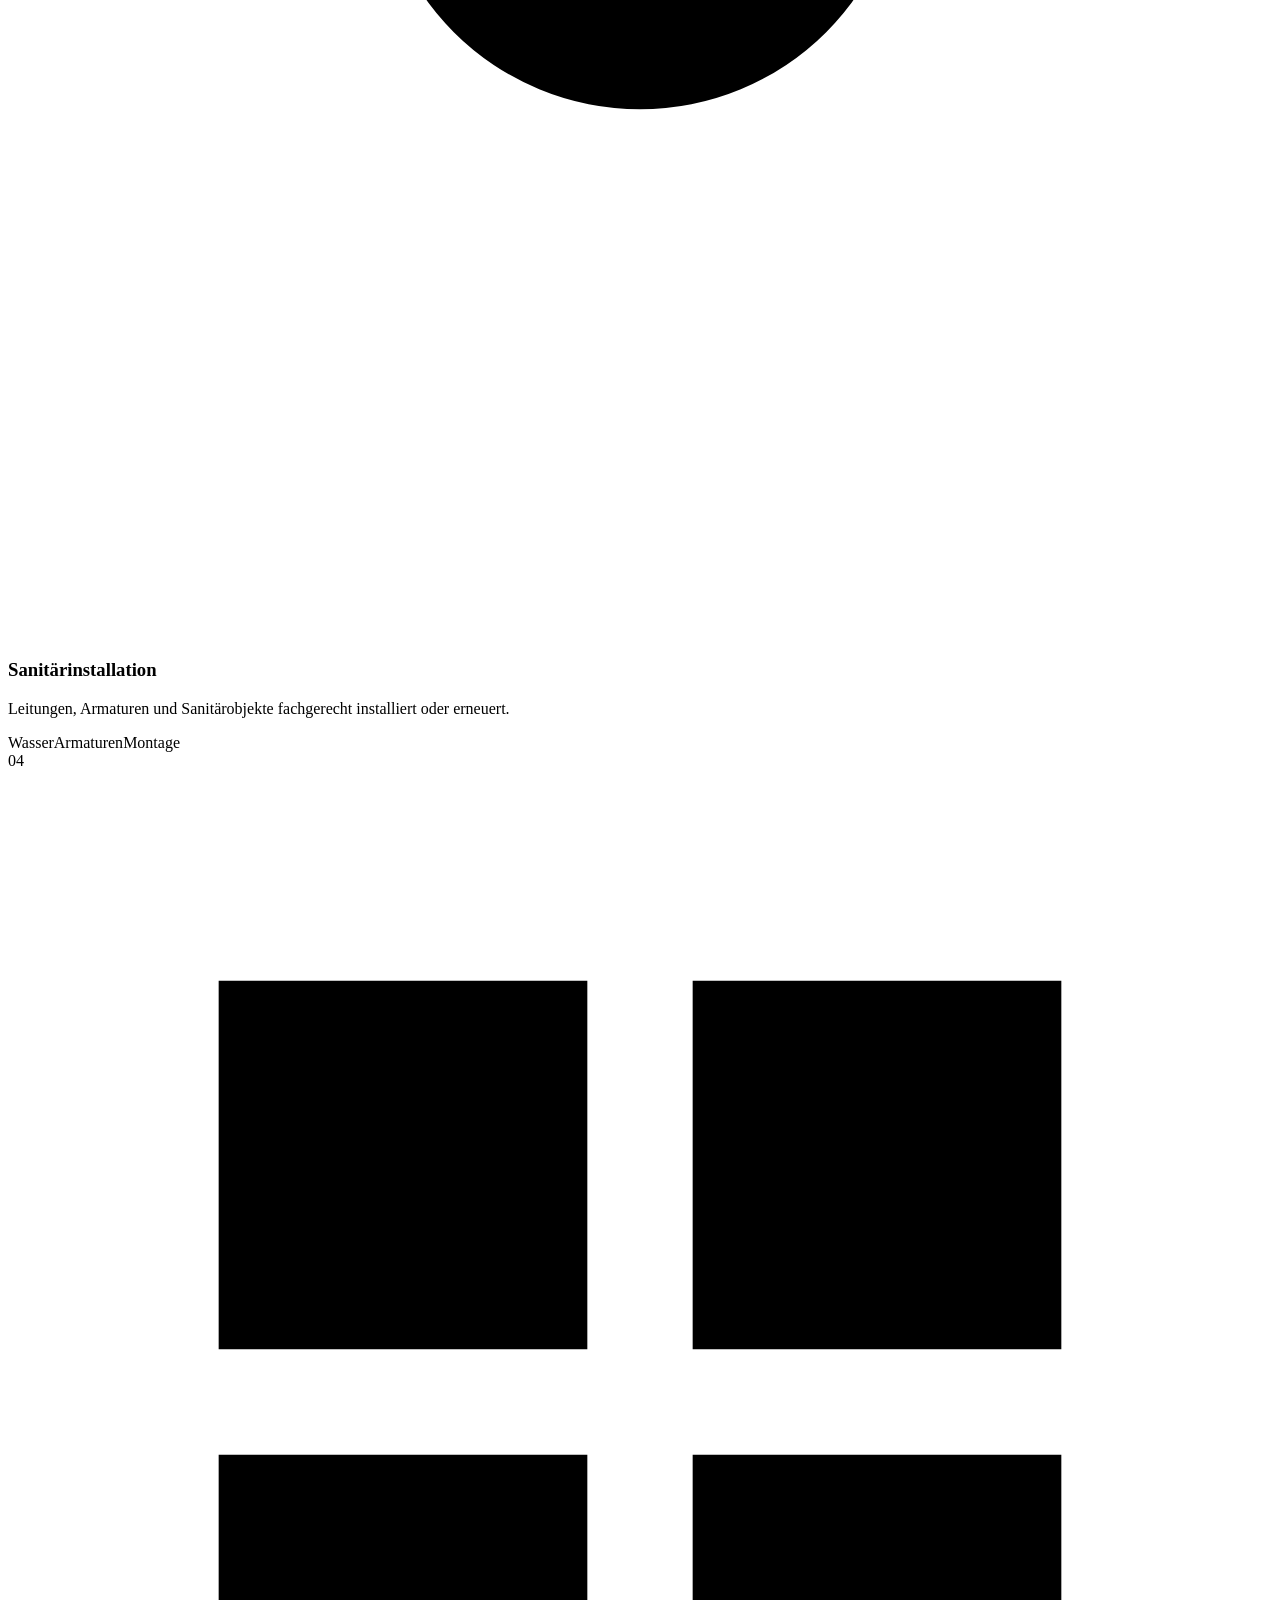
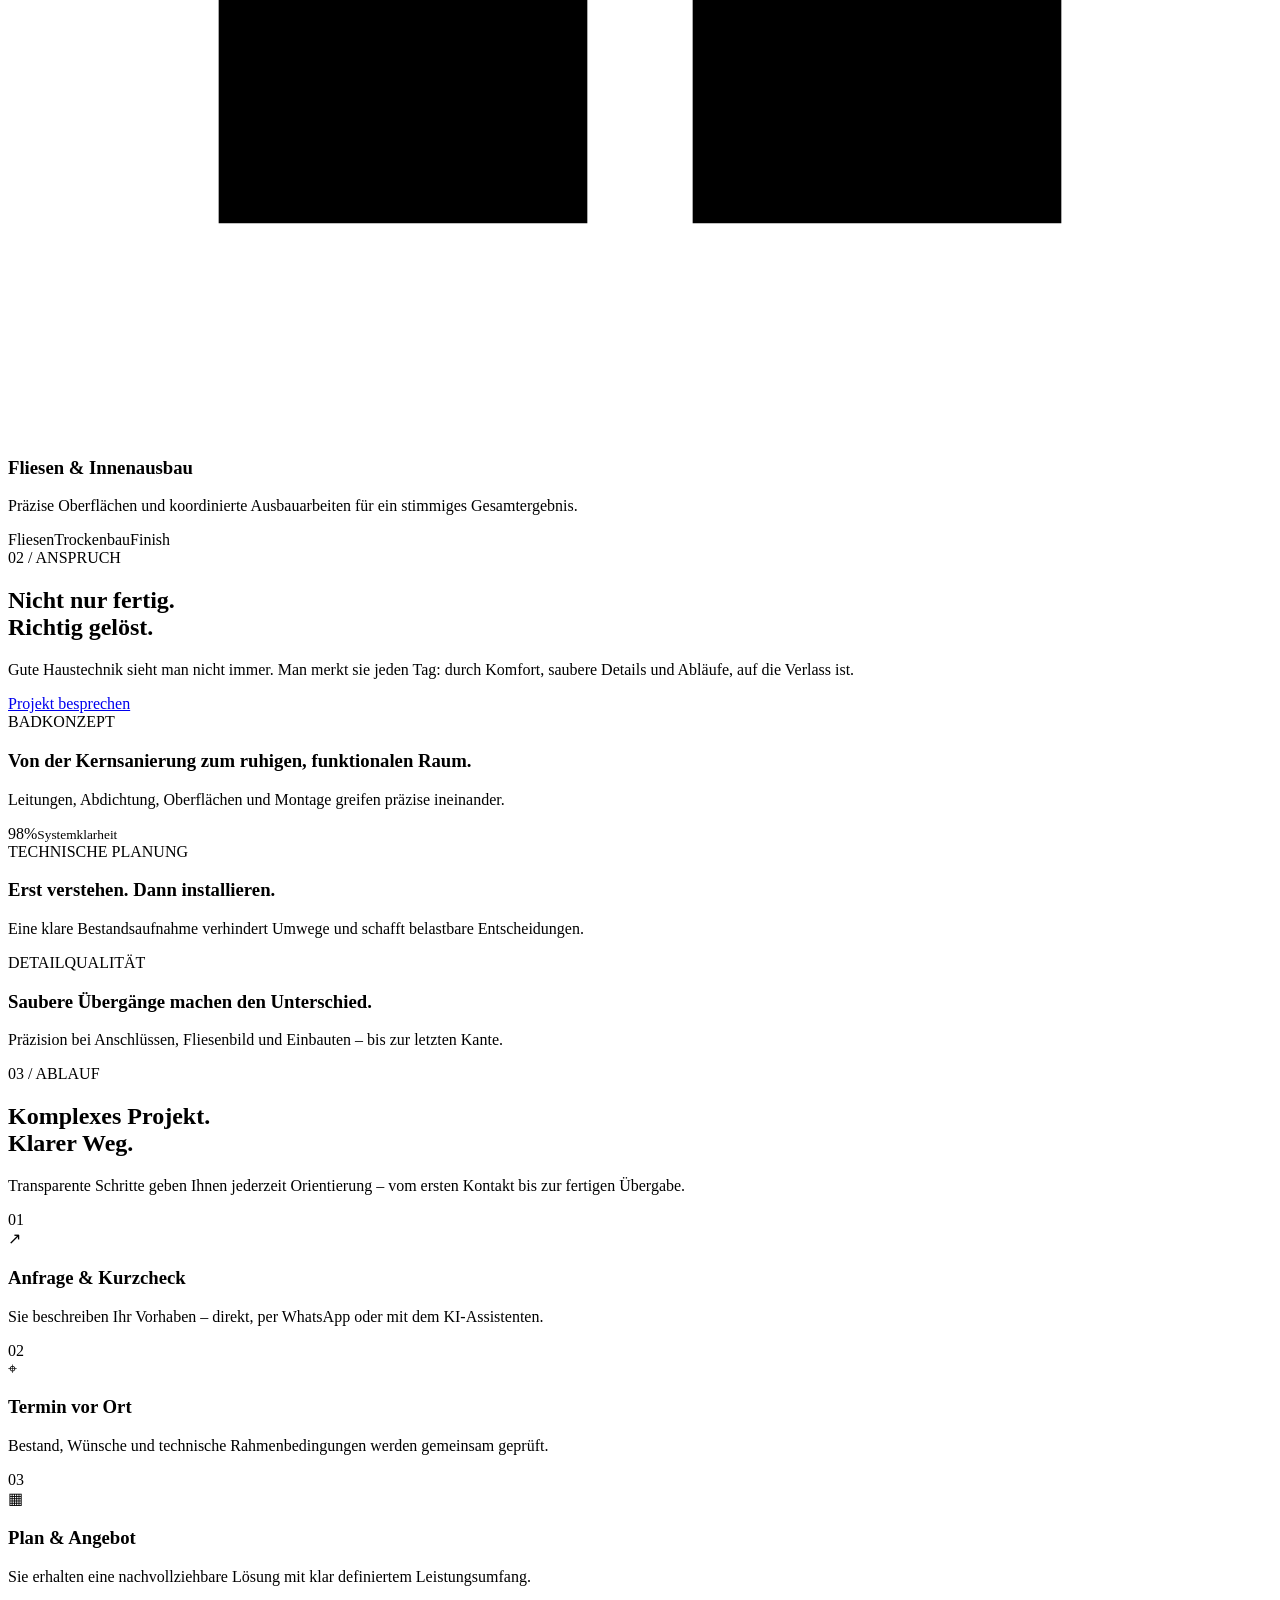
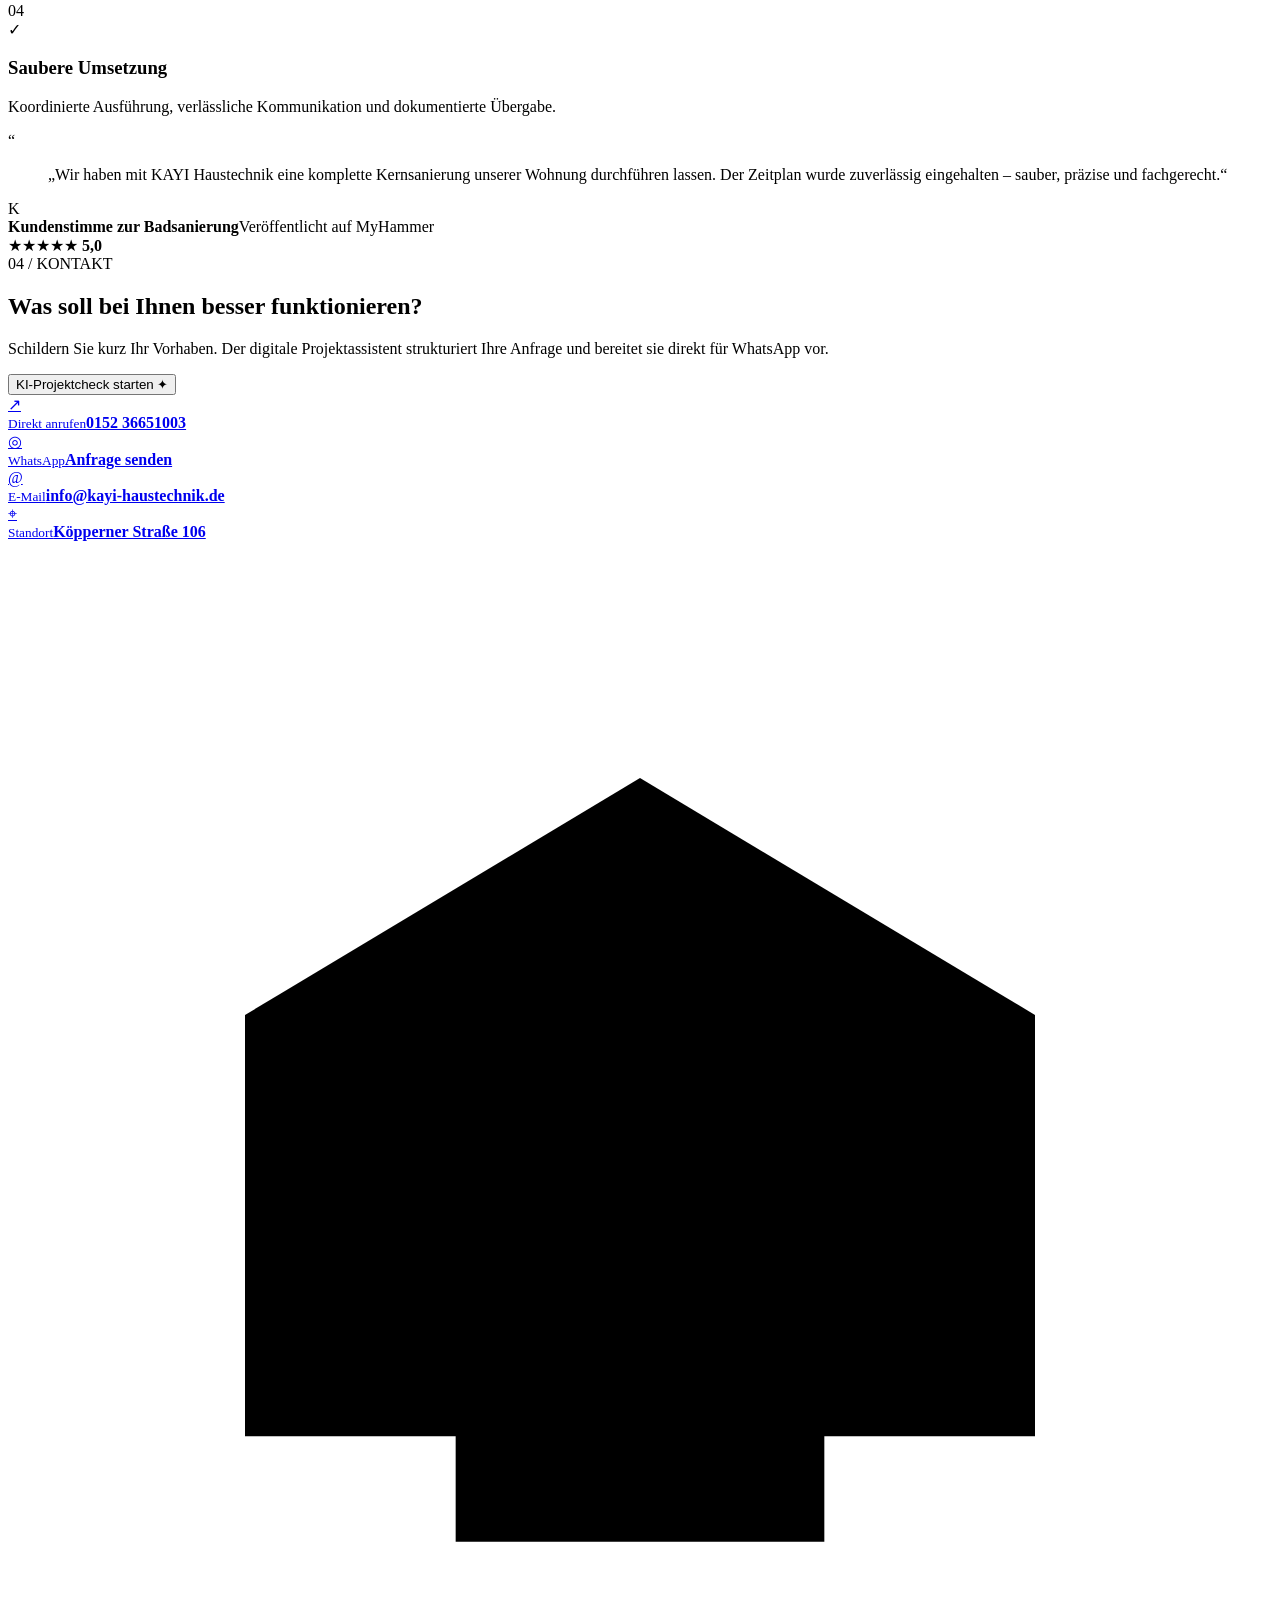
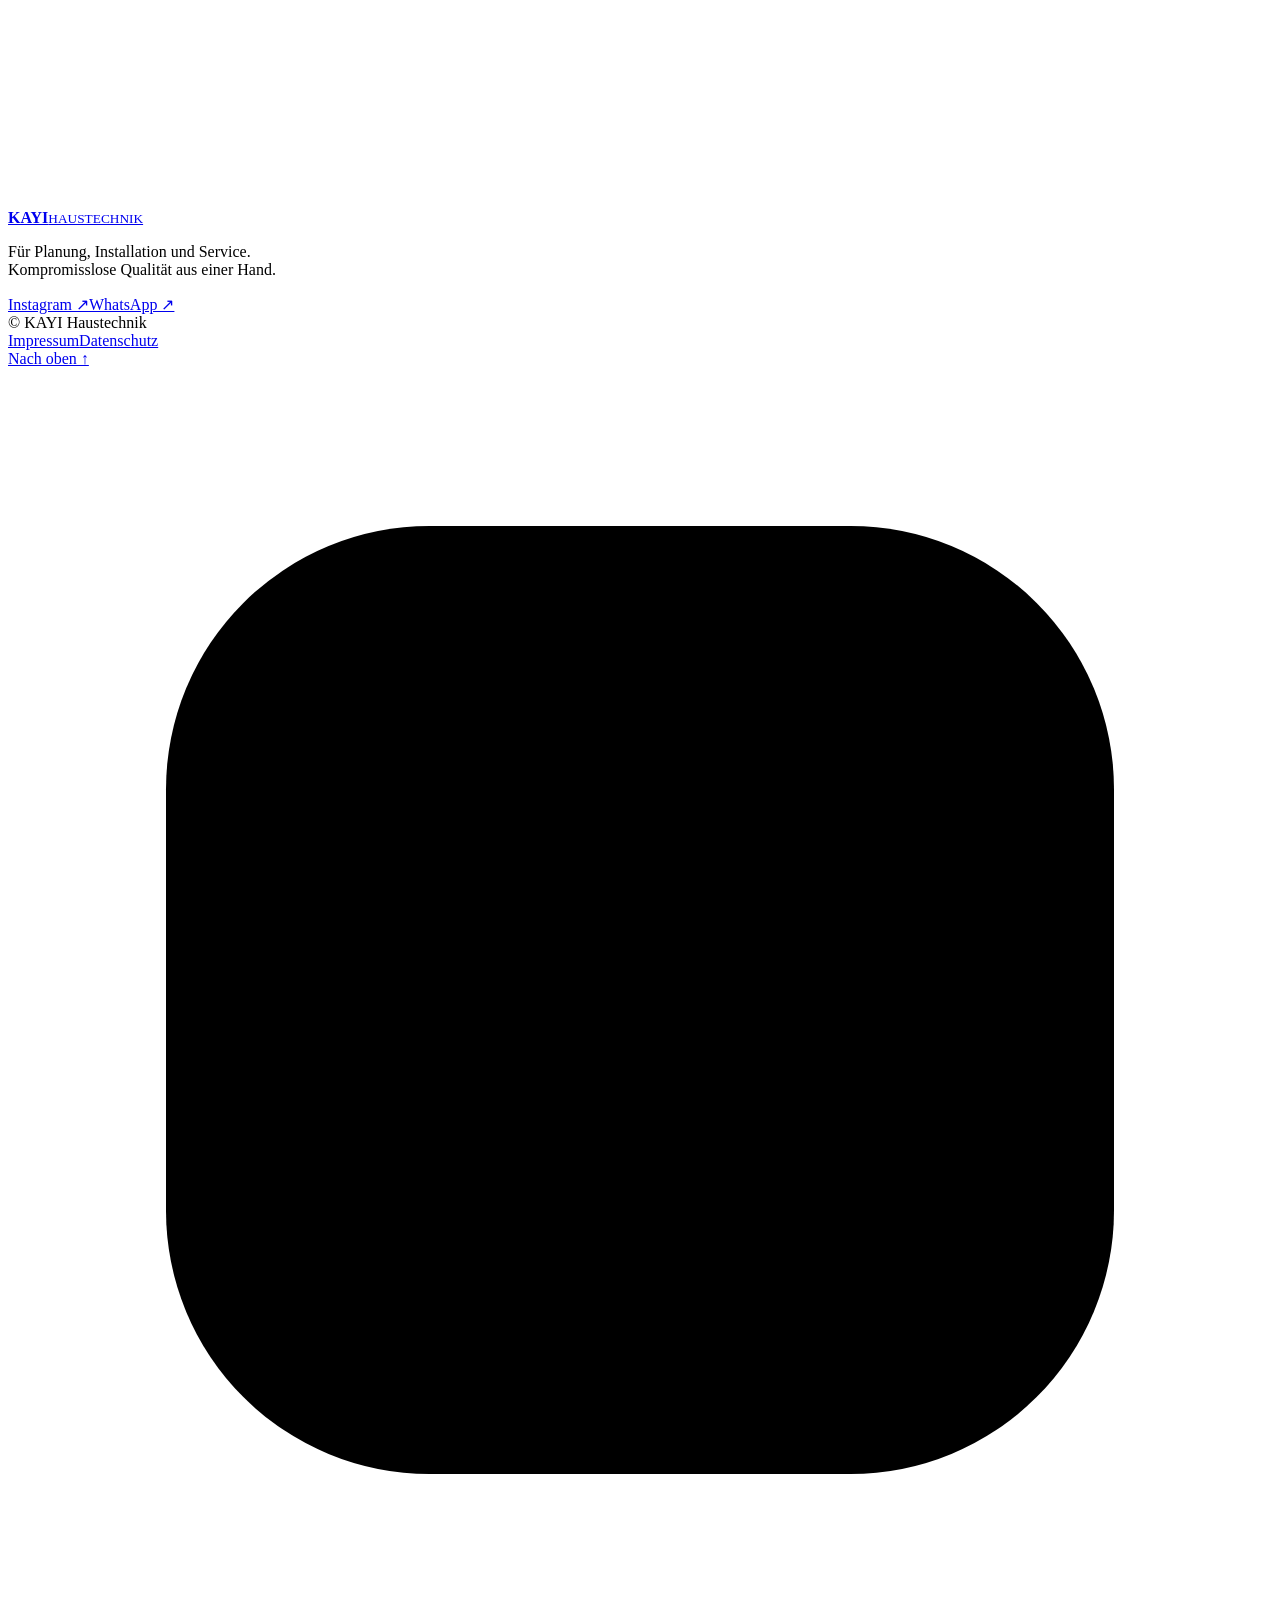
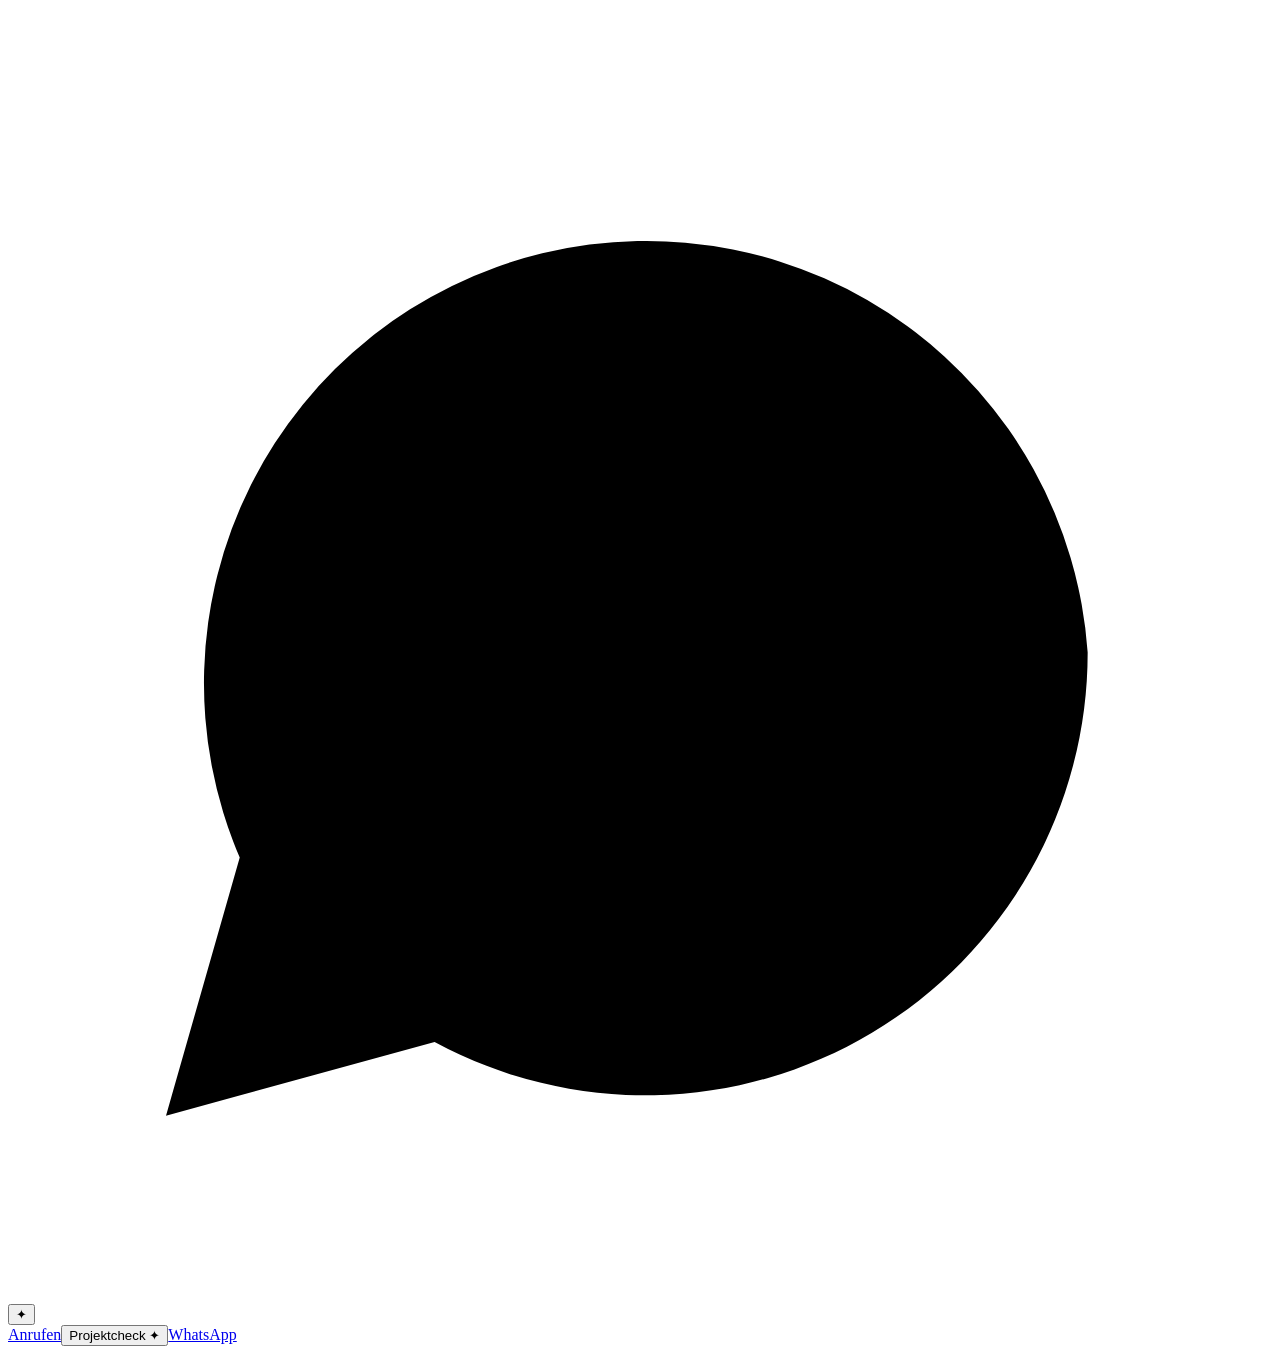
==== commit 0268adbe: "Refine production-ready KAYI landing page" ====
--- a/index.html
+++ b/index.html
@@ -1,302 +1,69 @@
 <!doctype html>
 <html lang="de">
-  <head>
-    <meta charset="UTF-8" />
-    <meta name="viewport" content="width=device-width, initial-scale=1.0" />
-    <meta name="theme-color" content="#071521" />
-    <meta name="description" content="KAYI Haustechnik aus Friedrichsdorf: Heizung, Sanitär und komplette Badsanierungen – durchdacht geplant und sauber umgesetzt." />
-    <meta name="robots" content="index,follow,max-image-preview:large" />
-    <link rel="canonical" href="https://kayi-haustechnik.de/" />
-    <link rel="icon" href="/favicon.svg" type="image/svg+xml" />
-    <title>KAYI Haustechnik | Heizung, Sanitär & Badsanierung</title>
-    <meta property="og:type" content="website" />
-    <meta property="og:title" content="KAYI Haustechnik | Technik, die Zuhause besser macht" />
-    <meta property="og:description" content="Planung, Installation und Service für Heizung, Sanitär und komplette Badsanierungen im Hochtaunuskreis und Rhein-Main-Gebiet." />
-    <meta property="og:url" content="https://kayi-haustechnik.de/" />
-    <meta property="og:image" content="https://images.unsplash.com/photo-1620626011761-996317b8d101?auto=format&fit=crop&w=1600&q=88" />
-    <script type="application/ld+json">
-      {
-        "@context": "https://schema.org",
-        "@type": ["HomeAndConstructionBusiness", "Plumber"],
-        "name": "KAYI Haustechnik",
-        "url": "https://kayi-haustechnik.de/",
-        "email": "info@kayi-haustechnik.de",
-        "telephone": "+49 152 36651003",
-        "address": {
-          "@type": "PostalAddress",
-          "streetAddress": "Köpperner Straße 106",
-          "postalCode": "61381",
-          "addressLocality": "Friedrichsdorf",
-          "addressCountry": "DE"
-        },
-        "areaServed": ["Hochtaunuskreis", "Frankfurt am Main", "Rhein-Main-Gebiet"],
-        "knowsAbout": ["Heizung", "Sanitär", "Badsanierung", "Warmwasser", "Fliesenarbeiten"]
-      }
-    </script>
-  </head>
-  <body>
-    <a class="skip-link" href="#main">Zum Inhalt springen</a>
-
-    <div class="ambient ambient-one" aria-hidden="true"></div>
-    <div class="ambient ambient-two" aria-hidden="true"></div>
-    <div class="noise" aria-hidden="true"></div>
-
-    <header class="site-header" id="top">
-      <div class="topline">
-        <div class="container topline-inner">
-          <span><i class="status-dot"></i> Friedrichsdorf · Hochtaunuskreis</span>
-          <div class="topline-links">
-            <a href="tel:+4915236651003">0152 36651003</a>
-            <a href="mailto:info@kayi-haustechnik.de">info@kayi-haustechnik.de</a>
-          </div>
-        </div>
+<head>
+  <meta charset="UTF-8">
+  <meta name="viewport" content="width=device-width, initial-scale=1.0">
+  <meta name="theme-color" content="#071521">
+  <meta name="description" content="KAYI Haustechnik aus Friedrichsdorf: Heizung, Sanitär und komplette Badsanierungen – durchdacht geplant und sauber umgesetzt.">
+  <meta name="robots" content="index,follow,max-image-preview:large">
+  <link rel="canonical" href="https://kayi-haustechnik.de/">
+  <link rel="icon" href="/favicon.svg" type="image/svg+xml">
+  <link rel="preconnect" href="https://images.unsplash.com">
+  <link rel="stylesheet" href="/styles.css">
+  <title>KAYI Haustechnik | Heizung, Sanitär & Badsanierung</title>
+  <meta property="og:type" content="website">
+  <meta property="og:title" content="KAYI Haustechnik | Technik, die Zuhause besser macht">
+  <meta property="og:description" content="Planung, Installation und Service für Heizung, Sanitär und komplette Badsanierungen im Hochtaunuskreis.">
+  <meta property="og:url" content="https://kayi-haustechnik.de/">
+  <meta property="og:image" content="https://images.unsplash.com/photo-1620626011761-996317b8d101?auto=format&fit=crop&w=1600&q=88">
+  <script type="application/ld+json">
+  {
+    "@context": "https://schema.org",
+    "@type": ["HomeAndConstructionBusiness", "Plumber"],
+    "name": "KAYI Haustechnik",
+    "url": "https://kayi-haustechnik.de/",
+    "email": "info@kayi-haustechnik.de",
+    "telephone": "+49 152 36651003",
+    "address": {"@type":"PostalAddress","streetAddress":"Köpperner Straße 106","postalCode":"61381","addressLocality":"Friedrichsdorf","addressCountry":"DE"},
+    "areaServed": ["Hochtaunuskreis", "Friedrichsdorf", "Frankfurt am Main", "Rhein-Main-Gebiet"],
+    "knowsAbout": ["Heizung", "Sanitär", "Badsanierung", "Warmwasser", "Fliesenarbeiten"]
+  }
+  </script>
+</head>
+<body>
+  <a class="skip-link" href="#main">Zum Inhalt springen</a>
+  <div class="ambient ambient-one" aria-hidden="true"></div><div class="ambient ambient-two" aria-hidden="true"></div><div class="noise" aria-hidden="true"></div>
+  <header class="site-header" id="top">
+    <div class="topline"><div class="container topline-inner"><span><i class="status-dot"></i> Friedrichsdorf · Hochtaunuskreis</span><div class="topline-links"><a href="tel:+4915236651003">0152 36651003</a><a href="mailto:info@kayi-haustechnik.de">info@kayi-haustechnik.de</a></div></div></div>
+    <nav class="nav container" aria-label="Hauptnavigation">
+      <a class="brand" href="#top" aria-label="KAYI Haustechnik Startseite"><span class="brand-mark" aria-hidden="true"><svg viewBox="0 0 48 48"><path d="M9 34V18l15-9 15 9v16"></path><path d="M17 38V24l7-4 7 4v14"></path><path d="M8 38h32"></path></svg></span><span class="brand-copy"><strong>KAYI</strong><small>HAUSTECHNIK</small></span></a>
+      <button class="menu-toggle" type="button" aria-expanded="false" aria-controls="nav-menu" aria-label="Menü öffnen"><span></span><span></span></button>
+      <div class="nav-menu" id="nav-menu"><a href="#leistungen">Leistungen</a><a href="#projekte">Qualität</a><a href="#ablauf">Ablauf</a><a href="#kontakt">Kontakt</a><button class="button button-small button-ghost js-open-assistant" type="button"><span class="spark-icon" aria-hidden="true">✦</span> KI-Assistent</button></div>
+    </nav>
+  </header>
+  <main id="main">
+    <section class="hero section">
+      <div class="container hero-grid">
+        <div class="hero-copy reveal"><div class="eyebrow"><span>Planung · Installation · Service</span></div><h1>Technik, die Ihr Zuhause <em>spürbar besser</em> macht.</h1><p class="hero-lead">Heizung, Sanitär und komplette Badsanierungen aus einer Hand – präzise geplant, sauber umgesetzt und persönlich betreut.</p><div class="hero-actions"><button class="button button-primary js-open-assistant" type="button">Projekt in 60 Sekunden starten <svg viewBox="0 0 24 24" aria-hidden="true"><path d="m5 12h14M13 6l6 6-6 6"></path></svg></button><a class="button button-secondary" href="https://wa.me/4915236651003?text=Hallo%20KAYI%20Haustechnik%2C%20ich%20habe%20eine%20Anfrage." target="_blank" rel="noopener noreferrer">Direkt per WhatsApp</a></div><div class="hero-trust" aria-label="Vertrauensmerkmale"><a class="rating" href="https://www.my-hammer.de/auftragnehmer/kayi-haustechnik/bewertungen" target="_blank" rel="noopener noreferrer"><span class="stars" aria-label="4,9 von 5 Sternen">★★★★★</span><strong>4,9 / 5</strong><small>MyHammer</small></a><div class="trust-divider"></div><div class="trust-copy"><strong>Alles aus einer Hand</strong><small>Von der Idee bis zur Abnahme</small></div></div></div>
+        <div class="hero-visual reveal" data-delay="120"><div class="visual-frame"><div class="visual-image" role="img" aria-label="Modernes, hochwertig saniertes Badezimmer"></div><div class="visual-overlay"></div><div class="visual-grid" aria-hidden="true"></div><div class="project-chip chip-top"><span class="chip-icon warm" aria-hidden="true"><svg viewBox="0 0 24 24"><path d="M12 3v10M8 6h8M7 21h10M9 17h6"></path></svg></span><div><small>Komfort</small><strong>Wärme effizient geplant</strong></div></div><div class="project-chip chip-bottom"><span class="chip-icon water" aria-hidden="true"><svg viewBox="0 0 24 24"><path d="M12 3S6 10 6 15a6 6 0 0 0 12 0c0-5-6-12-6-12Z"></path></svg></span><div><small>Qualität</small><strong>Sanitär sauber umgesetzt</strong></div></div><div class="visual-caption"><span>01</span><p><strong>Bad neu gedacht.</strong><br>Funktion, Material und Licht als Einheit.</p></div></div><div class="orbit orbit-a" aria-hidden="true"></div><div class="orbit orbit-b" aria-hidden="true"></div></div>
       </div>
-      <nav class="nav container" aria-label="Hauptnavigation">
-        <a class="brand" href="#top" aria-label="KAYI Haustechnik Startseite">
-          <span class="brand-mark" aria-hidden="true">
-            <svg viewBox="0 0 48 48" role="img"><path d="M9 34V18l15-9 15 9v16"/><path d="M17 38V24l7-4 7 4v14"/><path d="M8 38h32"/></svg>
-          </span>
-          <span class="brand-copy"><strong>KAYI</strong><small>HAUSTECHNIK</small></span>
-        </a>
-        <button class="menu-toggle" type="button" aria-expanded="false" aria-controls="nav-menu" aria-label="Menü öffnen">
-          <span></span><span></span>
-        </button>
-        <div class="nav-menu" id="nav-menu">
-          <a href="#leistungen">Leistungen</a>
-          <a href="#projekte">Projekte</a>
-          <a href="#ablauf">Ablauf</a>
-          <a href="#kontakt">Kontakt</a>
-          <button class="button button-small button-ghost js-open-assistant" type="button">
-            <span class="spark-icon" aria-hidden="true">✦</span> KI-Assistent
-          </button>
-        </div>
-      </nav>
-    </header>
-
-    <main id="main">
-      <section class="hero section">
-        <div class="container hero-grid">
-          <div class="hero-copy reveal">
-            <div class="eyebrow"><span>Planung · Installation · Service</span></div>
-            <h1>Technik, die Ihr Zuhause <em>spürbar besser</em> macht.</h1>
-            <p class="hero-lead">Heizung, Sanitär und komplette Badsanierungen aus einer Hand – präzise geplant, sauber umgesetzt und persönlich betreut.</p>
-            <div class="hero-actions">
-              <button class="button button-primary js-open-assistant" type="button">
-                Projekt in 60 Sekunden starten
-                <svg viewBox="0 0 24 24" aria-hidden="true"><path d="m5 12h14M13 6l6 6-6 6"/></svg>
-              </button>
-              <a class="button button-secondary" href="https://wa.me/4915236651003?text=Hallo%20KAYI%20Haustechnik%2C%20ich%20habe%20eine%20Anfrage." target="_blank" rel="noopener noreferrer">Direkt per WhatsApp</a>
-            </div>
-            <div class="hero-trust" aria-label="Vertrauensmerkmale">
-              <div class="rating">
-                <span class="stars" aria-label="4,9 von 5 Sternen">★★★★★</span>
-                <strong>4,9 / 5</strong>
-                <small>MyHammer</small>
-              </div>
-              <div class="trust-divider"></div>
-              <div class="trust-copy"><strong>Alles aus einer Hand</strong><small>Von der Idee bis zur Abnahme</small></div>
-            </div>
-          </div>
-
-          <div class="hero-visual reveal" data-delay="120">
-            <div class="visual-frame">
-              <div class="visual-image" role="img" aria-label="Modernes, hochwertig saniertes Badezimmer"></div>
-              <div class="visual-overlay"></div>
-              <div class="visual-grid" aria-hidden="true"></div>
-              <div class="project-chip chip-top">
-                <span class="chip-icon warm" aria-hidden="true">
-                  <svg viewBox="0 0 24 24"><path d="M12 3v10M8 6h8M7 21h10M9 17h6"/></svg>
-                </span>
-                <div><small>Komfort</small><strong>Wärme effizient geplant</strong></div>
-              </div>
-              <div class="project-chip chip-bottom">
-                <span class="chip-icon water" aria-hidden="true">
-                  <svg viewBox="0 0 24 24"><path d="M12 3S6 10 6 15a6 6 0 0 0 12 0c0-5-6-12-6-12Z"/></svg>
-                </span>
-                <div><small>Qualität</small><strong>Sanitär sauber umgesetzt</strong></div>
-              </div>
-              <div class="visual-caption">
-                <span>01</span>
-                <p><strong>Bad neu gedacht.</strong><br />Funktion, Material und Licht als Einheit.</p>
-              </div>
-            </div>
-            <div class="orbit orbit-a" aria-hidden="true"></div>
-            <div class="orbit orbit-b" aria-hidden="true"></div>
-          </div>
-        </div>
-        <div class="container hero-strip reveal" data-delay="220">
-          <span>HEIZUNG</span><i></i><span>SANITÄR</span><i></i><span>BADKONZEPTE</span><i></i><span>WARMWASSER</span><i></i><span>INNENAUSBAU</span>
-        </div>
-      </section>
-
-      <section class="section intro" id="leistungen">
-        <div class="container">
-          <div class="section-heading reveal">
-            <div>
-              <span class="section-index">01 / LEISTUNGEN</span>
-              <h2>Ein Ansprechpartner.<br /><span>Viele Gewerke.</span></h2>
-            </div>
-            <p>Keine lose Folge einzelner Arbeiten, sondern ein sauber koordinierter Ablauf. KAYI verbindet technische Planung mit handwerklicher Ausführung.</p>
-          </div>
-
-          <div class="services-grid">
-            <article class="service-card service-featured reveal">
-              <div class="service-media media-bath" aria-hidden="true"></div>
-              <div class="service-shade"></div>
-              <div class="service-number">01</div>
-              <div class="service-content">
-                <span class="service-icon"><svg viewBox="0 0 24 24"><path d="M4 13h16v3a4 4 0 0 1-4 4H8a4 4 0 0 1-4-4v-3ZM7 13V7a3 3 0 0 1 6 0v1M4 10h3"/></svg></span>
-                <div><h3>Komplette Badsanierung</h3><p>Von Leitungen und Abdichtung bis zu Fliesen, Keramik und finaler Montage.</p></div>
-                <button class="text-link js-service-assistant" data-service="Badsanierung" type="button">Projekt prüfen <span>↗</span></button>
-              </div>
-            </article>
-
-            <article class="service-card reveal" data-delay="70">
-              <div class="service-number">02</div>
-              <span class="service-icon"><svg viewBox="0 0 24 24"><path d="M12 2v12M8 5h8M6 22h12M8 18h8M9 14h6"/></svg></span>
-              <h3>Heizung & Warmwasser</h3>
-              <p>Installation, Austausch und Reparatur für zuverlässige Wärme und effiziente Versorgung.</p>
-              <div class="service-tags"><span>Heizkörper</span><span>Leitungen</span><span>Service</span></div>
-            </article>
-
-            <article class="service-card reveal" data-delay="110">
-              <div class="service-number">03</div>
-              <span class="service-icon"><svg viewBox="0 0 24 24"><path d="M7 4v5a5 5 0 0 0 10 0V4M5 4h4M15 4h4M12 14v7M8 21h8"/></svg></span>
-              <h3>Sanitärinstallation</h3>
-              <p>Leitungen, Armaturen und Sanitärobjekte fachgerecht installiert oder erneuert.</p>
-              <div class="service-tags"><span>Wasser</span><span>Armaturen</span><span>Montage</span></div>
-            </article>
-
-            <article class="service-card reveal" data-delay="150">
-              <div class="service-number">04</div>
-              <span class="service-icon"><svg viewBox="0 0 24 24"><path d="M4 4h7v7H4zM13 4h7v7h-7zM4 13h7v7H4zM13 13h7v7h-7z"/></svg></span>
-              <h3>Fliesen & Innenausbau</h3>
-              <p>Präzise Oberflächen und koordinierte Ausbauarbeiten für ein stimmiges Gesamtergebnis.</p>
-              <div class="service-tags"><span>Fliesen</span><span>Trockenbau</span><span>Finish</span></div>
-            </article>
-          </div>
-        </div>
-      </section>
-
-      <section class="section project-showcase" id="projekte">
-        <div class="container showcase-grid">
-          <div class="showcase-sticky reveal">
-            <span class="section-index">02 / ANSPRUCH</span>
-            <h2>Nicht nur fertig.<br /><span>Richtig gelöst.</span></h2>
-            <p>Gute Haustechnik sieht man nicht immer. Man merkt sie jeden Tag: durch Komfort, saubere Details und Abläufe, auf die Verlass ist.</p>
-            <a class="button button-secondary" href="#kontakt">Projekt besprechen</a>
-          </div>
-          <div class="showcase-cards">
-            <article class="showcase-card reveal">
-              <div class="showcase-image image-one" aria-hidden="true"></div>
-              <div class="showcase-copy"><span>BADKONZEPT</span><h3>Von der Kernsanierung zum ruhigen, funktionalen Raum.</h3><p>Leitungen, Abdichtung, Oberflächen und Montage greifen präzise ineinander.</p></div>
-            </article>
-            <article class="showcase-card showcase-dark reveal">
-              <div class="system-visual" aria-hidden="true">
-                <div class="system-ring"><span>98%</span><small>Systemklarheit</small></div>
-                <div class="pipe pipe-a"></div><div class="pipe pipe-b"></div><div class="pipe pipe-c"></div>
-              </div>
-              <div class="showcase-copy"><span>TECHNISCHE PLANUNG</span><h3>Erst verstehen. Dann installieren.</h3><p>Eine klare Bestandsaufnahme verhindert Umwege und schafft belastbare Entscheidungen.</p></div>
-            </article>
-            <article class="showcase-card reveal">
-              <div class="showcase-image image-two" aria-hidden="true"></div>
-              <div class="showcase-copy"><span>DETAILQUALITÄT</span><h3>Saubere Übergänge machen den Unterschied.</h3><p>Präzision bei Anschlüssen, Fliesenbild und Einbauten – bis zur letzten Kante.</p></div>
-            </article>
-          </div>
-        </div>
-      </section>
-
-      <section class="section process" id="ablauf">
-        <div class="container">
-          <div class="section-heading reveal">
-            <div><span class="section-index">03 / ABLAUF</span><h2>Komplexes Projekt.<br /><span>Klarer Weg.</span></h2></div>
-            <p>Transparente Schritte geben Ihnen jederzeit Orientierung – vom ersten Kontakt bis zur fertigen Übergabe.</p>
-          </div>
-          <div class="process-grid">
-            <article class="process-step reveal"><span>01</span><div class="process-icon">↗</div><h3>Anfrage & Kurzcheck</h3><p>Sie beschreiben Ihr Vorhaben – direkt, per WhatsApp oder mit dem KI-Assistenten.</p></article>
-            <article class="process-step reveal" data-delay="70"><span>02</span><div class="process-icon">⌖</div><h3>Termin vor Ort</h3><p>Bestand, Wünsche und technische Rahmenbedingungen werden gemeinsam geprüft.</p></article>
-            <article class="process-step reveal" data-delay="110"><span>03</span><div class="process-icon">▦</div><h3>Plan & Angebot</h3><p>Sie erhalten eine nachvollziehbare Lösung mit klar definiertem Leistungsumfang.</p></article>
-            <article class="process-step reveal" data-delay="150"><span>04</span><div class="process-icon">✓</div><h3>Saubere Umsetzung</h3><p>Koordinierte Ausführung, verlässliche Kommunikation und dokumentierte Übergabe.</p></article>
-          </div>
-        </div>
-      </section>
-
-      <section class="section proof">
-        <div class="container proof-card reveal">
-          <div class="quote-mark">“</div>
-          <blockquote>„Wir haben mit KAYI Haustechnik eine komplette Kernsanierung unserer Wohnung durchführen lassen. Der Zeitplan wurde zuverlässig eingehalten – sauber, präzise und fachgerecht.“</blockquote>
-          <div class="quote-meta"><div class="avatar">K</div><div><strong>Kundenstimme zur Badsanierung</strong><span>Veröffentlicht auf MyHammer</span></div><div class="quote-rating">★★★★★ <strong>5,0</strong></div></div>
-        </div>
-      </section>
-
-      <section class="section contact" id="kontakt">
-        <div class="container contact-shell reveal">
-          <div class="contact-copy">
-            <span class="section-index">04 / KONTAKT</span>
-            <h2>Was soll bei Ihnen <span>besser funktionieren?</span></h2>
-            <p>Schildern Sie kurz Ihr Vorhaben. Der digitale Projektassistent strukturiert Ihre Anfrage und bereitet sie direkt für WhatsApp vor.</p>
-            <button class="button button-primary js-open-assistant" type="button">KI-Projektcheck starten <span>✦</span></button>
-          </div>
-          <div class="contact-panel">
-            <a href="tel:+4915236651003"><span class="contact-symbol">↗</span><div><small>Direkt anrufen</small><strong>0152 36651003</strong></div></a>
-            <a href="https://wa.me/4915236651003?text=Hallo%20KAYI%20Haustechnik%2C%20ich%20möchte%20mein%20Projekt%20besprechen." target="_blank" rel="noopener noreferrer"><span class="contact-symbol">◎</span><div><small>WhatsApp</small><strong>Anfrage senden</strong></div></a>
-            <a href="mailto:info@kayi-haustechnik.de"><span class="contact-symbol">@</span><div><small>E-Mail</small><strong>info@kayi-haustechnik.de</strong></div></a>
-            <a href="https://maps.google.com/?q=Köpperner+Straße+106,+61381+Friedrichsdorf" target="_blank" rel="noopener noreferrer"><span class="contact-symbol">⌖</span><div><small>Standort</small><strong>Köpperner Straße 106</strong></div></a>
-          </div>
-        </div>
-      </section>
-    </main>
-
-    <footer class="footer">
-      <div class="container footer-top">
-        <a class="brand footer-brand" href="#top">
-          <span class="brand-mark" aria-hidden="true"><svg viewBox="0 0 48 48"><path d="M9 34V18l15-9 15 9v16"/><path d="M17 38V24l7-4 7 4v14"/><path d="M8 38h32"/></svg></span>
-          <span class="brand-copy"><strong>KAYI</strong><small>HAUSTECHNIK</small></span>
-        </a>
-        <p>Für Planung, Installation und Service.<br />Kompromisslose Qualität aus einer Hand.</p>
-        <div class="footer-socials">
-          <a href="https://www.instagram.com/kayi_haustechnik/" target="_blank" rel="noopener noreferrer" aria-label="KAYI Haustechnik auf Instagram">Instagram ↗</a>
-          <a href="https://wa.me/4915236651003" target="_blank" rel="noopener noreferrer">WhatsApp ↗</a>
-        </div>
-      </div>
-      <div class="container footer-bottom">
-        <span>© <span id="year"></span> KAYI Haustechnik</span>
-        <div><a href="/impressum.html">Impressum</a><a href="/datenschutz.html">Datenschutz</a></div>
-        <a href="#top">Nach oben ↑</a>
-      </div>
-    </footer>
-
-    <div class="floating-actions" aria-label="Schnellkontakt">
-      <a class="float-button float-instagram" href="https://www.instagram.com/kayi_haustechnik/" target="_blank" rel="noopener noreferrer" aria-label="Instagram öffnen">
-        <svg viewBox="0 0 24 24" aria-hidden="true"><rect x="3" y="3" width="18" height="18" rx="5"/><circle cx="12" cy="12" r="4"/><circle cx="17.5" cy="6.5" r="1" class="fill"/></svg>
-      </a>
-      <a class="float-button float-whatsapp" href="https://wa.me/4915236651003?text=Hallo%20KAYI%20Haustechnik%2C%20ich%20habe%20eine%20Anfrage." target="_blank" rel="noopener noreferrer" aria-label="WhatsApp Chat öffnen">
-        <svg viewBox="0 0 24 24" aria-hidden="true"><path d="M20.5 11.7a8.4 8.4 0 0 1-12.4 7.4L3 20.5l1.4-4.9A8.4 8.4 0 1 1 20.5 11.7Z"/><path d="M8.2 7.8c.2-.4.4-.4.7-.4h.5c.2 0 .4.1.5.4l.7 1.7c.1.3.1.5-.1.7l-.6.7c-.2.2-.2.4-.1.6.5 1 1.3 1.8 2.3 2.3.2.1.4.1.6-.1l.8-.9c.2-.2.4-.3.7-.2l1.8.8c.3.1.4.3.4.5 0 .3-.1 1.3-.6 1.8-.5.6-1.3.9-2.1.8-1.1-.1-2.8-.6-4.7-2.3-2.3-2-3-4.2-3.1-5 0-.5.1-1 .3-1.4Z"/></svg>
-      </a>
-      <button class="float-button float-ai js-open-assistant" type="button" aria-label="KI-Assistent öffnen"><span>✦</span></button>
-    </div>
-
-    <div class="mobile-bar">
-      <a href="tel:+4915236651003">Anrufen</a>
-      <button class="js-open-assistant" type="button">Projektcheck ✦</button>
-      <a href="https://wa.me/4915236651003" target="_blank" rel="noopener noreferrer">WhatsApp</a>
-    </div>
-
-    <dialog class="assistant-dialog" id="assistant-dialog">
-      <div class="assistant-shell">
-        <header class="assistant-header">
-          <div class="assistant-title"><span class="assistant-logo">✦</span><div><strong>KAYI KI-Assistent</strong><small>Digitaler Projektcheck · ca. 60 Sekunden</small></div></div>
-          <button class="assistant-close" type="button" aria-label="Assistent schließen">×</button>
-        </header>
-        <div class="assistant-progress"><span id="assistant-progress"></span></div>
-        <div class="assistant-body" id="assistant-body"></div>
-        <footer class="assistant-footer">
-          <button class="assistant-back" id="assistant-back" type="button">Zurück</button>
-          <span>Ihre Angaben bleiben auf diesem Gerät, bis Sie sie per WhatsApp senden.</span>
-        </footer>
-      </div>
-    </dialog>
-
-    <script type="module" src="/main.js"></script>
-  </body>
+      <div class="container hero-strip reveal" data-delay="220"><span>HEIZUNG</span><i></i><span>SANITÄR</span><i></i><span>BADKONZEPTE</span><i></i><span>WARMWASSER</span><i></i><span>INNENAUSBAU</span></div>
+    </section>
+    <section class="section intro" id="leistungen"><div class="container"><div class="section-heading reveal"><div><span class="section-index">01 / LEISTUNGEN</span><h2>Ein Ansprechpartner.<br><span>Viele Gewerke.</span></h2></div><p>Keine lose Folge einzelner Arbeiten, sondern ein sauber koordinierter Ablauf. KAYI verbindet technische Planung mit handwerklicher Ausführung.</p></div><div class="services-grid">
+      <article class="service-card service-featured reveal"><div class="service-media media-bath" aria-hidden="true"></div><div class="service-shade"></div><div class="service-number">01</div><div class="service-content"><span class="service-icon"><svg viewBox="0 0 24 24"><path d="M4 13h16v3a4 4 0 0 1-4 4H8a4 4 0 0 1-4-4v-3ZM7 13V7a3 3 0 0 1 6 0v1M4 10h3"></path></svg></span><div><h3>Komplette Badsanierung</h3><p>Von Leitungen und Abdichtung bis zu Fliesen, Keramik und finaler Montage.</p></div><button class="text-link js-service-assistant" data-service="Badsanierung" type="button">Projekt prüfen <span>↗</span></button></div></article>
+      <article class="service-card reveal" data-delay="70"><div class="service-number">02</div><span class="service-icon"><svg viewBox="0 0 24 24"><path d="M12 2v12M8 5h8M6 22h12M8 18h8M9 14h6"></path></svg></span><h3>Heizung & Warmwasser</h3><p>Installation, Austausch und Reparatur für zuverlässige Wärme und effiziente Versorgung.</p><div class="service-tags"><span>Heizkörper</span><span>Leitungen</span><span>Service</span></div></article>
+      <article class="service-card reveal" data-delay="110"><div class="service-number">03</div><span class="service-icon"><svg viewBox="0 0 24 24"><path d="M7 4v5a5 5 0 0 0 10 0V4M5 4h4M15 4h4M12 14v7M8 21h8"></path></svg></span><h3>Sanitärinstallation</h3><p>Leitungen, Armaturen und Sanitärobjekte fachgerecht installiert oder erneuert.</p><div class="service-tags"><span>Wasser</span><span>Armaturen</span><span>Montage</span></div></article>
+      <article class="service-card reveal" data-delay="150"><div class="service-number">04</div><span class="service-icon"><svg viewBox="0 0 24 24"><path d="M4 4h7v7H4zM13 4h7v7h-7zM4 13h7v7H4zM13 13h7v7h-7z"></path></svg></span><h3>Fliesen & Innenausbau</h3><p>Präzise Oberflächen und koordinierte Ausbauarbeiten für ein stimmiges Gesamtergebnis.</p><div class="service-tags"><span>Fliesen</span><span>Trockenbau</span><span>Finish</span></div></article>
+    </div></div></section>
+    <section class="section project-showcase" id="projekte"><div class="container showcase-grid"><div class="showcase-sticky reveal"><span class="section-index">02 / ANSPRUCH</span><h2>Nicht nur fertig.<br><span>Richtig gelöst.</span></h2><p>Gute Haustechnik sieht man nicht immer. Man merkt sie jeden Tag: durch Komfort, saubere Details und Abläufe, auf die Verlass ist.</p><a class="button button-secondary" href="#kontakt">Projekt besprechen</a></div><div class="showcase-cards"><article class="showcase-card reveal"><div class="showcase-image image-one" aria-hidden="true"></div><div class="showcase-copy"><span>BADKONZEPT</span><h3>Von der Kernsanierung zum ruhigen, funktionalen Raum.</h3><p>Leitungen, Abdichtung, Oberflächen und Montage greifen präzise ineinander.</p></div></article><article class="showcase-card showcase-dark reveal"><div class="system-visual" aria-hidden="true"><div class="system-ring"><span>98%</span><small>Systemklarheit</small></div><div class="pipe pipe-a"></div><div class="pipe pipe-b"></div><div class="pipe pipe-c"></div></div><div class="showcase-copy"><span>TECHNISCHE PLANUNG</span><h3>Erst verstehen. Dann installieren.</h3><p>Eine klare Bestandsaufnahme verhindert Umwege und schafft belastbare Entscheidungen.</p></div></article><article class="showcase-card reveal"><div class="showcase-image image-two" aria-hidden="true"></div><div class="showcase-copy"><span>DETAILQUALITÄT</span><h3>Saubere Übergänge machen den Unterschied.</h3><p>Präzision bei Anschlüssen, Fliesenbild und Einbauten – bis zur letzten Kante.</p></div></article></div></div></section>
+    <section class="section process" id="ablauf"><div class="container"><div class="section-heading reveal"><div><span class="section-index">03 / ABLAUF</span><h2>Komplexes Projekt.<br><span>Klarer Weg.</span></h2></div><p>Transparente Schritte geben Ihnen jederzeit Orientierung – vom ersten Kontakt bis zur fertigen Übergabe.</p></div><div class="process-grid"><article class="process-step reveal"><span>01</span><div class="process-icon">↗</div><h3>Anfrage & Kurzcheck</h3><p>Sie beschreiben Ihr Vorhaben – direkt, per WhatsApp oder mit dem KI-Assistenten.</p></article><article class="process-step reveal" data-delay="70"><span>02</span><div class="process-icon">⌖</div><h3>Termin vor Ort</h3><p>Bestand, Wünsche und technische Rahmenbedingungen werden gemeinsam geprüft.</p></article><article class="process-step reveal" data-delay="110"><span>03</span><div class="process-icon">▦</div><h3>Plan & Angebot</h3><p>Sie erhalten eine nachvollziehbare Lösung mit klar definiertem Leistungsumfang.</p></article><article class="process-step reveal" data-delay="150"><span>04</span><div class="process-icon">✓</div><h3>Saubere Umsetzung</h3><p>Koordinierte Ausführung, verlässliche Kommunikation und dokumentierte Übergabe.</p></article></div></div></section>
+    <section class="section proof"><div class="container proof-card reveal"><div class="quote-mark">“</div><blockquote>„Wir haben mit KAYI Haustechnik eine komplette Kernsanierung unserer Wohnung durchführen lassen. Der Zeitplan wurde zuverlässig eingehalten – sauber, präzise und fachgerecht.“</blockquote><div class="quote-meta"><div class="avatar">K</div><div><strong>Kundenstimme zur Badsanierung</strong><span>Veröffentlicht auf MyHammer</span></div><div class="quote-rating">★★★★★ <strong>5,0</strong></div></div></div></section>
+    <section class="section contact" id="kontakt"><div class="container contact-shell reveal"><div class="contact-copy"><span class="section-index">04 / KONTAKT</span><h2>Was soll bei Ihnen <span>besser funktionieren?</span></h2><p>Schildern Sie kurz Ihr Vorhaben. Der digitale Projektassistent strukturiert Ihre Anfrage und bereitet sie direkt für WhatsApp vor.</p><button class="button button-primary js-open-assistant" type="button">KI-Projektcheck starten <span>✦</span></button></div><div class="contact-panel"><a href="tel:+4915236651003"><span class="contact-symbol">↗</span><div><small>Direkt anrufen</small><strong>0152 36651003</strong></div></a><a href="https://wa.me/4915236651003?text=Hallo%20KAYI%20Haustechnik%2C%20ich%20möchte%20mein%20Projekt%20besprechen." target="_blank" rel="noopener noreferrer"><span class="contact-symbol">◎</span><div><small>WhatsApp</small><strong>Anfrage senden</strong></div></a><a href="mailto:info@kayi-haustechnik.de"><span class="contact-symbol">@</span><div><small>E-Mail</small><strong>info@kayi-haustechnik.de</strong></div></a><a href="https://maps.google.com/?q=Köpperner+Straße+106,+61381+Friedrichsdorf" target="_blank" rel="noopener noreferrer"><span class="contact-symbol">⌖</span><div><small>Standort</small><strong>Köpperner Straße 106</strong></div></a></div></div></section>
+  </main>
+  <footer class="footer"><div class="container footer-top"><a class="brand footer-brand" href="#top"><span class="brand-mark" aria-hidden="true"><svg viewBox="0 0 48 48"><path d="M9 34V18l15-9 15 9v16"></path><path d="M17 38V24l7-4 7 4v14"></path><path d="M8 38h32"></path></svg></span><span class="brand-copy"><strong>KAYI</strong><small>HAUSTECHNIK</small></span></a><p>Für Planung, Installation und Service.<br>Kompromisslose Qualität aus einer Hand.</p><div class="footer-socials"><a href="https://www.instagram.com/kayi_haustechnik/" target="_blank" rel="noopener noreferrer">Instagram ↗</a><a href="https://wa.me/4915236651003" target="_blank" rel="noopener noreferrer">WhatsApp ↗</a></div></div><div class="container footer-bottom"><span>© <span id="year"></span> KAYI Haustechnik</span><div><a href="/impressum.html">Impressum</a><a href="/datenschutz.html">Datenschutz</a></div><a href="#top">Nach oben ↑</a></div></footer>
+  <div class="floating-actions" aria-label="Schnellkontakt"><a class="float-button float-instagram" href="https://www.instagram.com/kayi_haustechnik/" target="_blank" rel="noopener noreferrer" aria-label="Instagram öffnen"><svg viewBox="0 0 24 24" aria-hidden="true"><rect x="3" y="3" width="18" height="18" rx="5"></rect><circle cx="12" cy="12" r="4"></circle><circle cx="17.5" cy="6.5" r="1" class="fill"></circle></svg></a><a class="float-button float-whatsapp" href="https://wa.me/4915236651003?text=Hallo%20KAYI%20Haustechnik%2C%20ich%20habe%20eine%20Anfrage." target="_blank" rel="noopener noreferrer" aria-label="WhatsApp Chat öffnen"><svg viewBox="0 0 24 24" aria-hidden="true"><path d="M20.5 11.7a8.4 8.4 0 0 1-12.4 7.4L3 20.5l1.4-4.9A8.4 8.4 0 1 1 20.5 11.7Z"></path><path d="M8.2 7.8c.2-.4.4-.4.7-.4h.5c.2 0 .4.1.5.4l.7 1.7c.1.3.1.5-.1.7l-.6.7c-.2.2-.2.4-.1.6.5 1 1.3 1.8 2.3 2.3.2.1.4.1.6-.1l.8-.9c.2-.2.4-.3.7-.2l1.8.8c.3.1.4.3.4.5 0 .3-.1 1.3-.6 1.8-.5.6-1.3.9-2.1.8-1.1-.1-2.8-.6-4.7-2.3-2.3-2-3-4.2-3.1-5 0-.5.1-1 .3-1.4Z"></path></svg></a><button class="float-button float-ai js-open-assistant" type="button" aria-label="KI-Assistent öffnen"><span>✦</span></button></div>
+  <div class="mobile-bar"><a href="tel:+4915236651003">Anrufen</a><button class="js-open-assistant" type="button">Projektcheck ✦</button><a href="https://wa.me/4915236651003" target="_blank" rel="noopener noreferrer">WhatsApp</a></div>
+  <dialog class="assistant-dialog" id="assistant-dialog"><div class="assistant-shell"><header class="assistant-header"><div class="assistant-title"><span class="assistant-logo">✦</span><div><strong>KAYI KI-Assistent</strong><small>Digitaler Projektcheck · ca. 60 Sekunden</small></div></div><button class="assistant-close" type="button" aria-label="Assistent schließen">×</button></header><div class="assistant-progress"><span id="assistant-progress"></span></div><div class="assistant-body" id="assistant-body"></div><footer class="assistant-footer"><button class="assistant-back" id="assistant-back" type="button">Zurück</button><span>Ihre Angaben bleiben auf diesem Gerät, bis Sie sie per WhatsApp senden.</span></footer></div></dialog>
+  <script type="module" src="/main.js"></script>
+</body>
 </html>
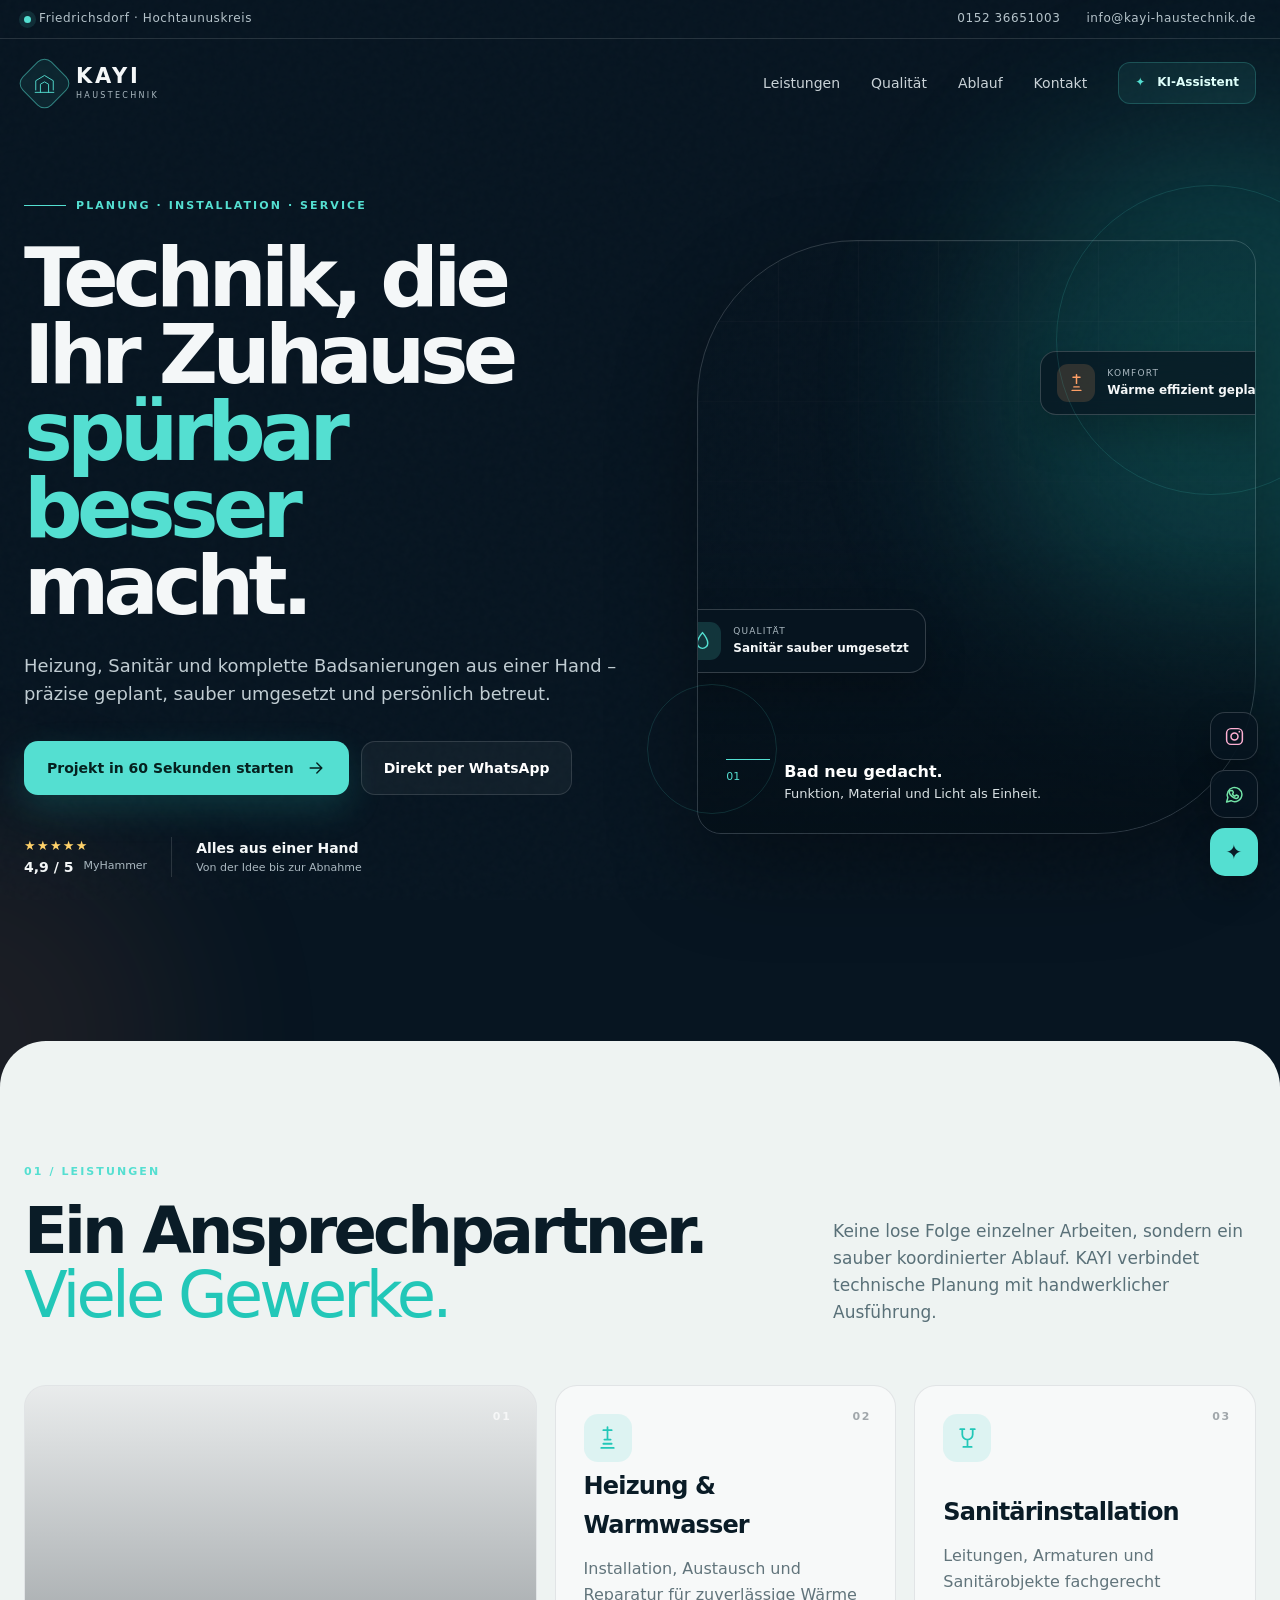
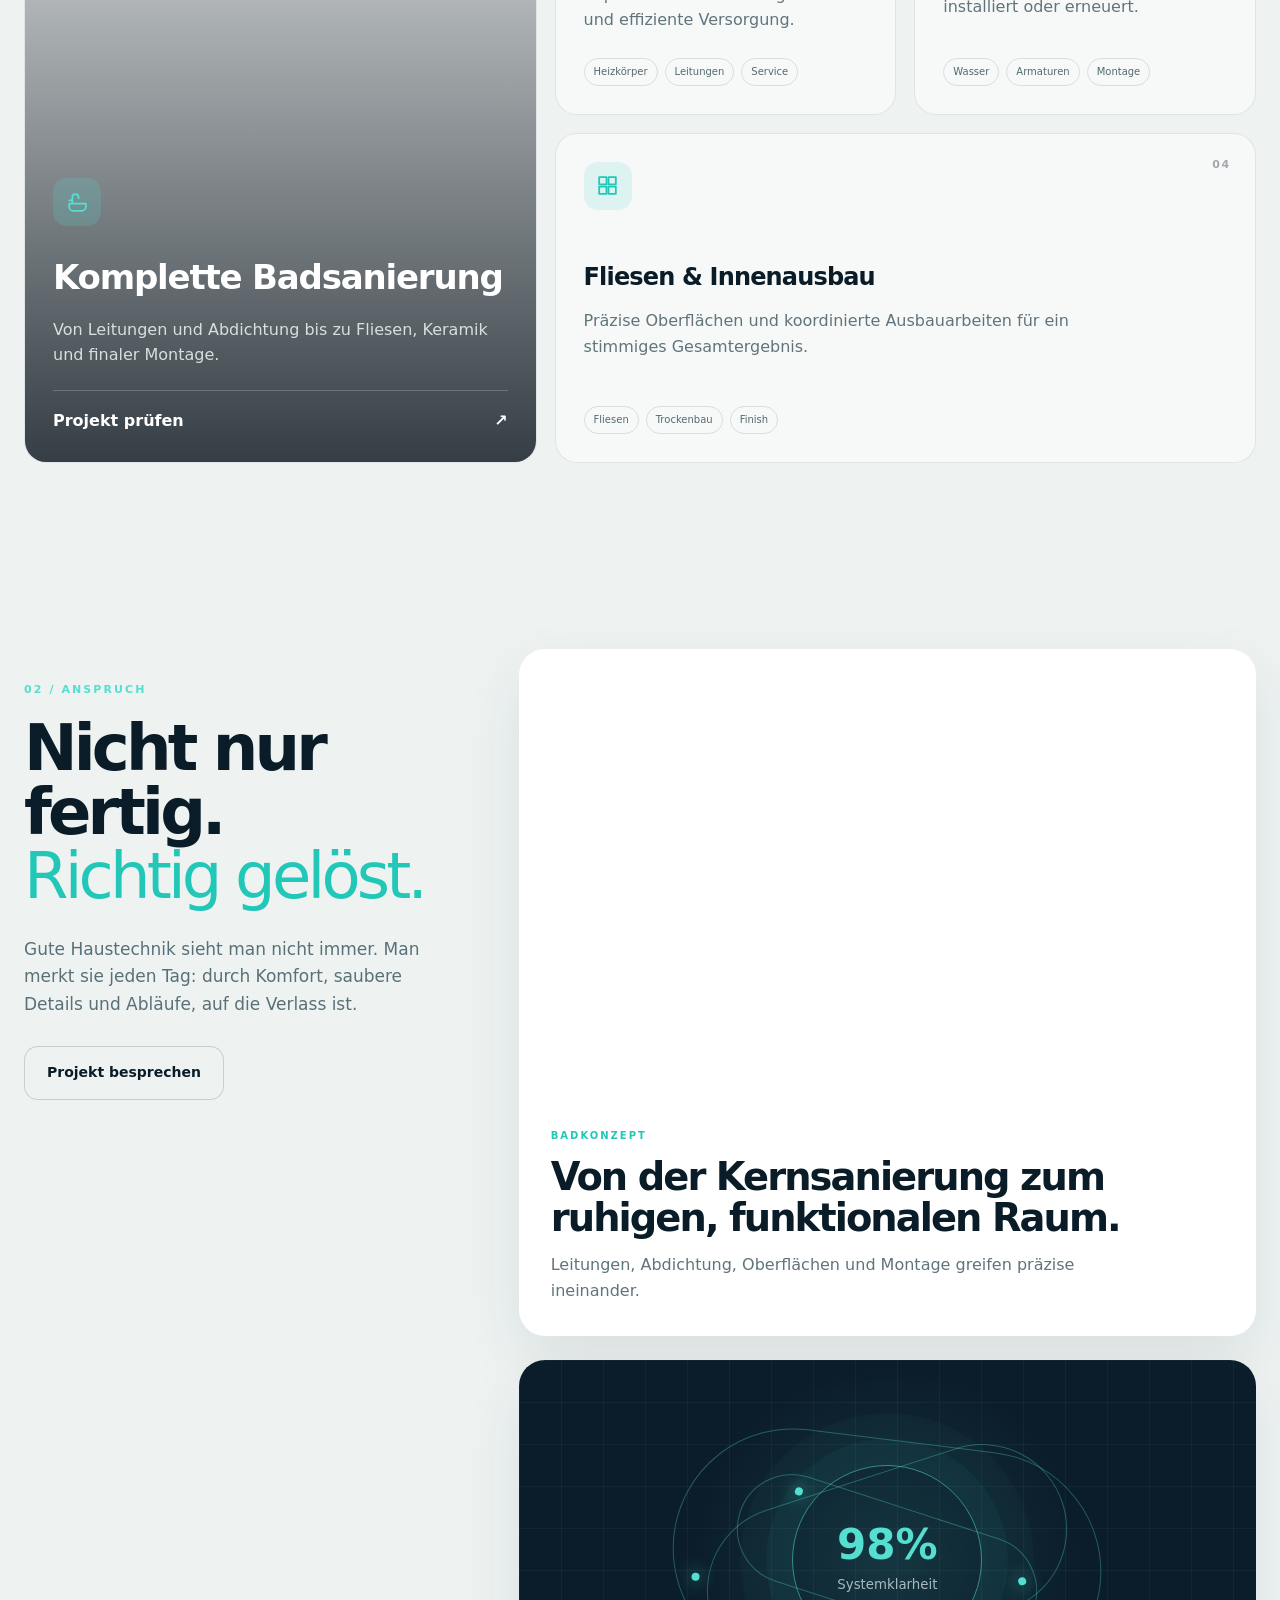
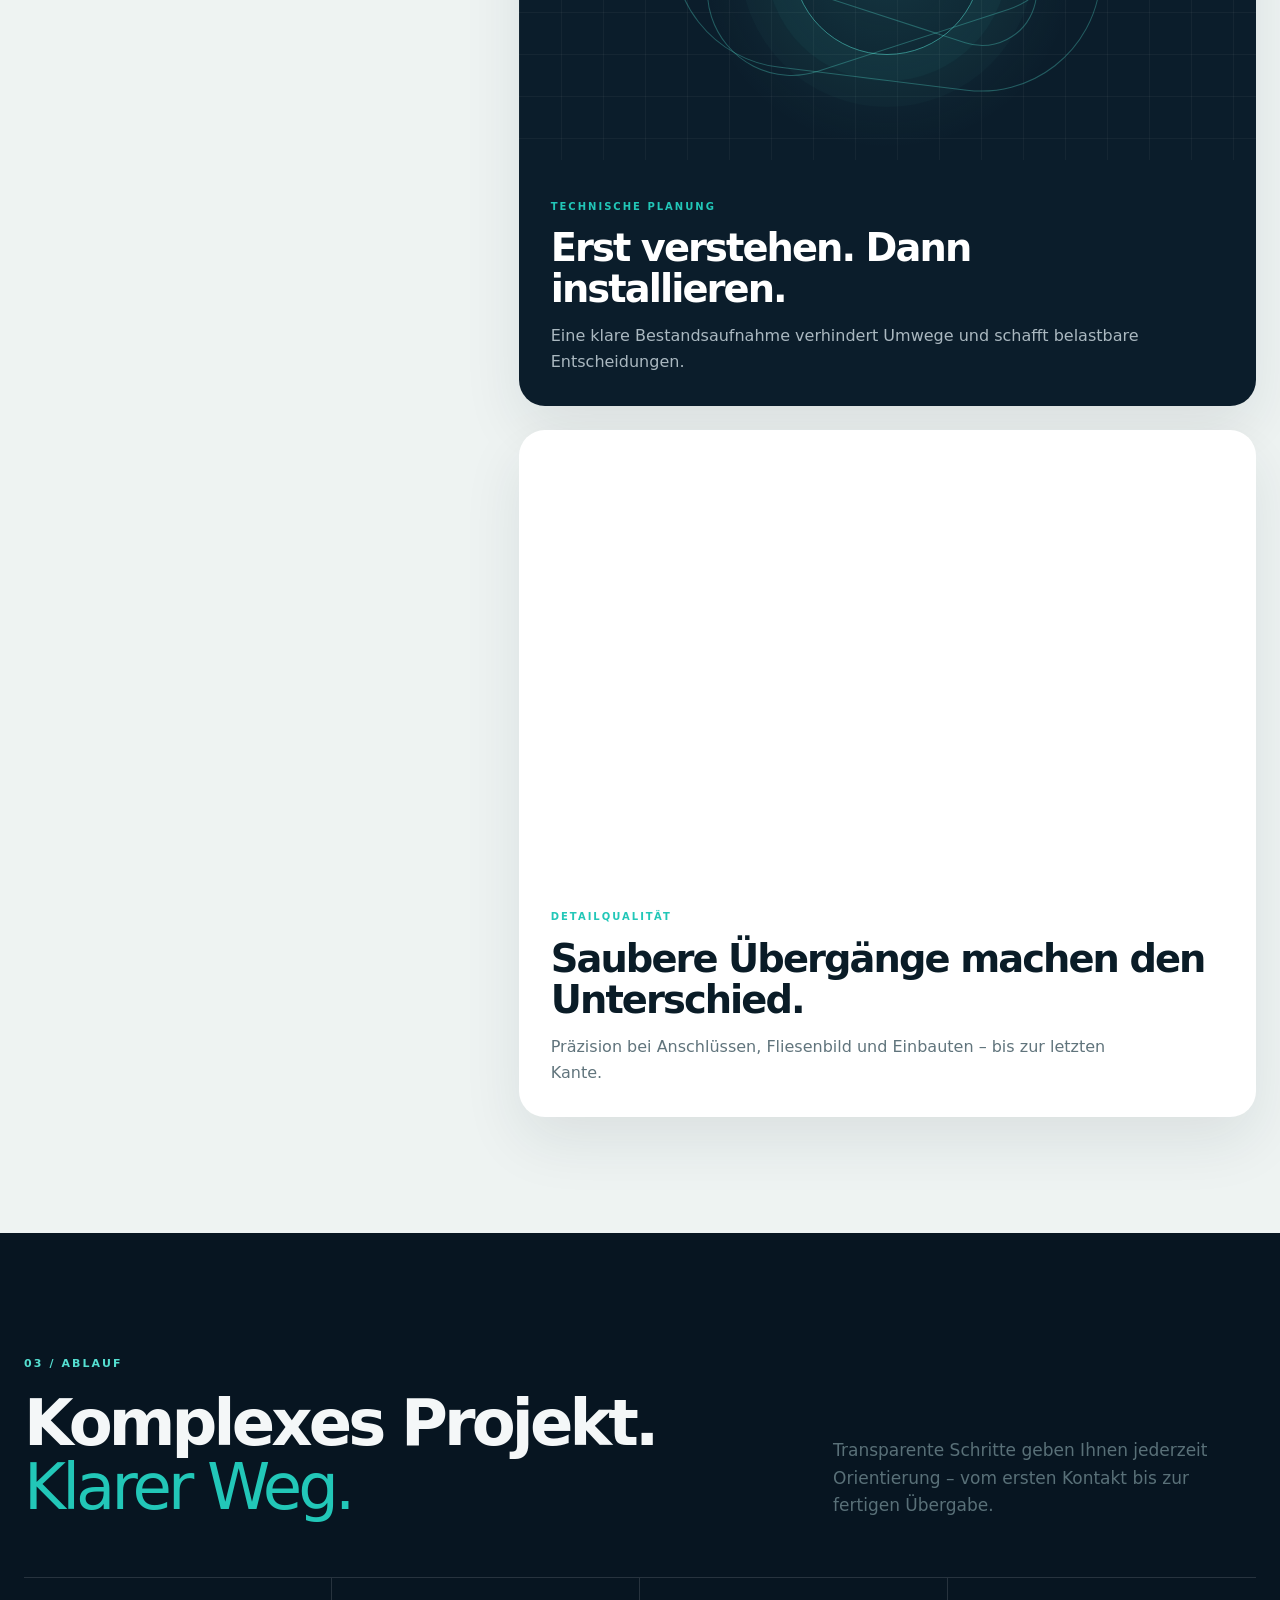
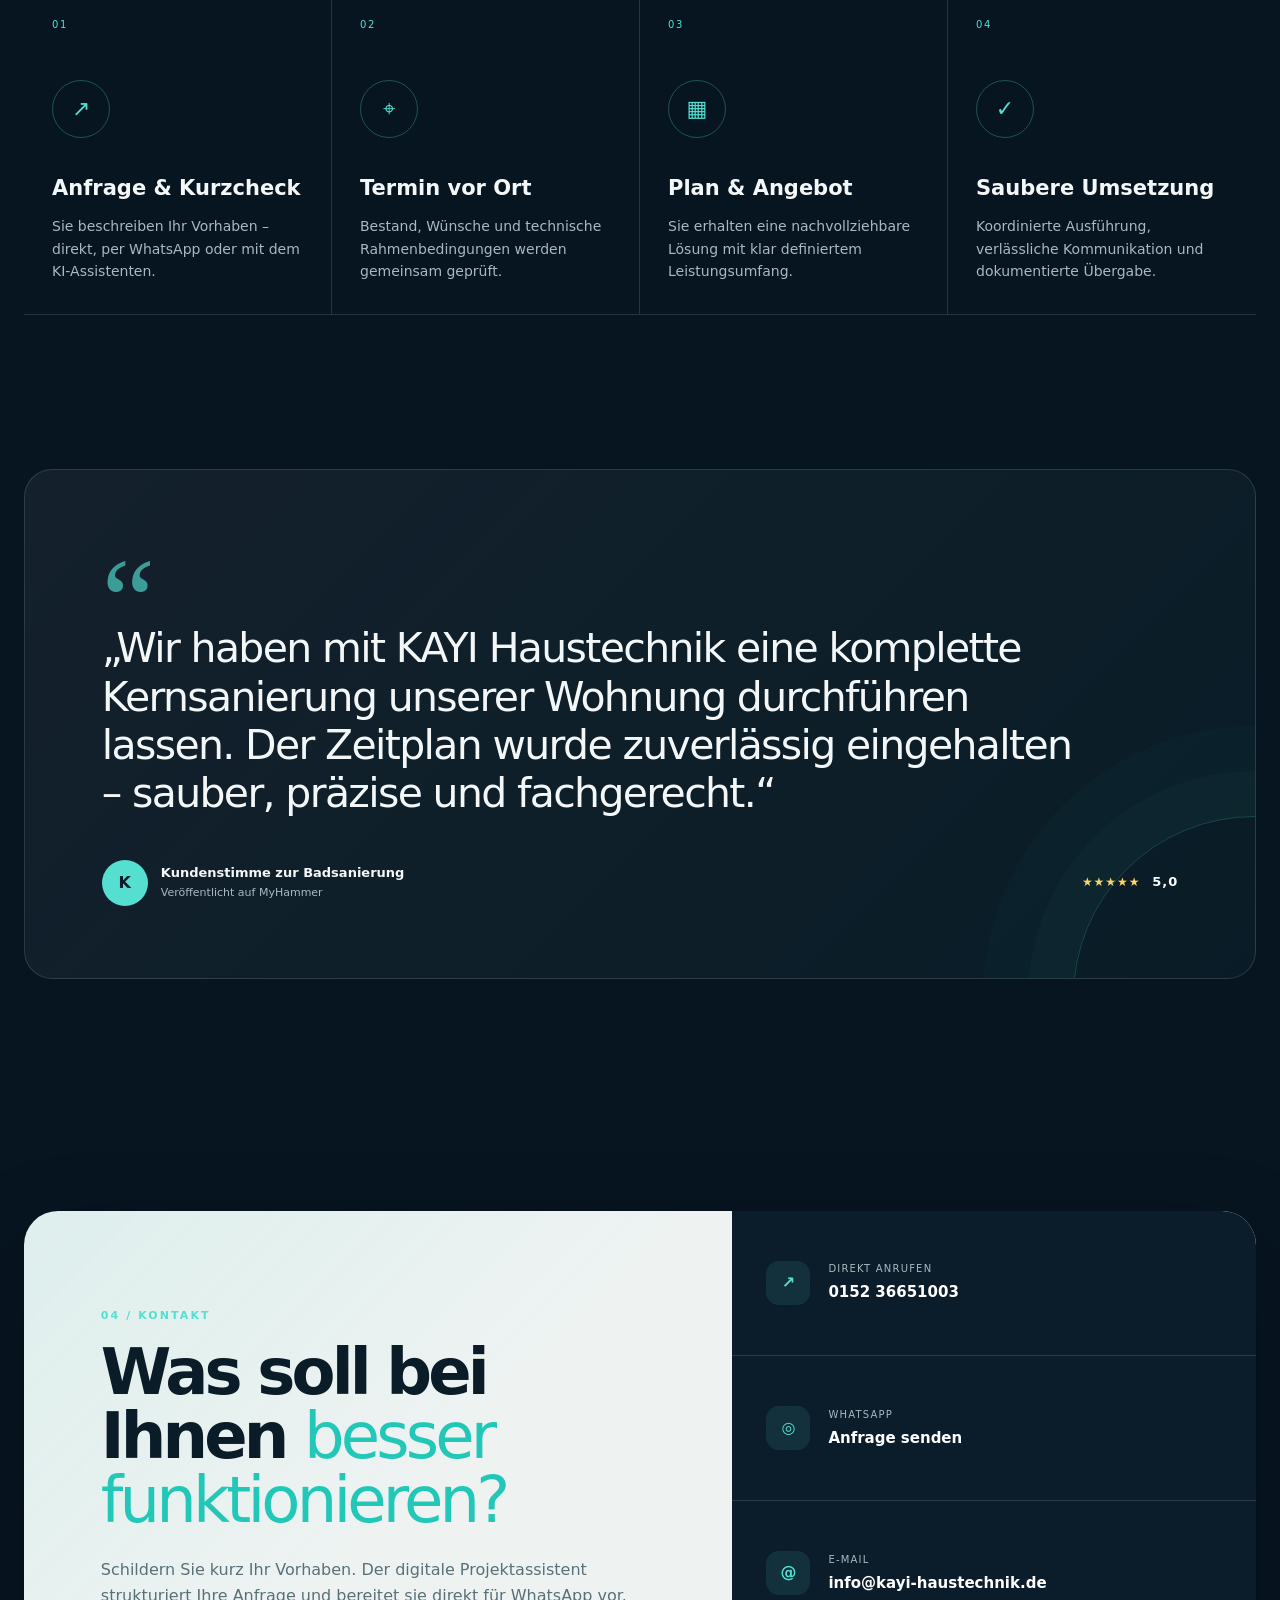
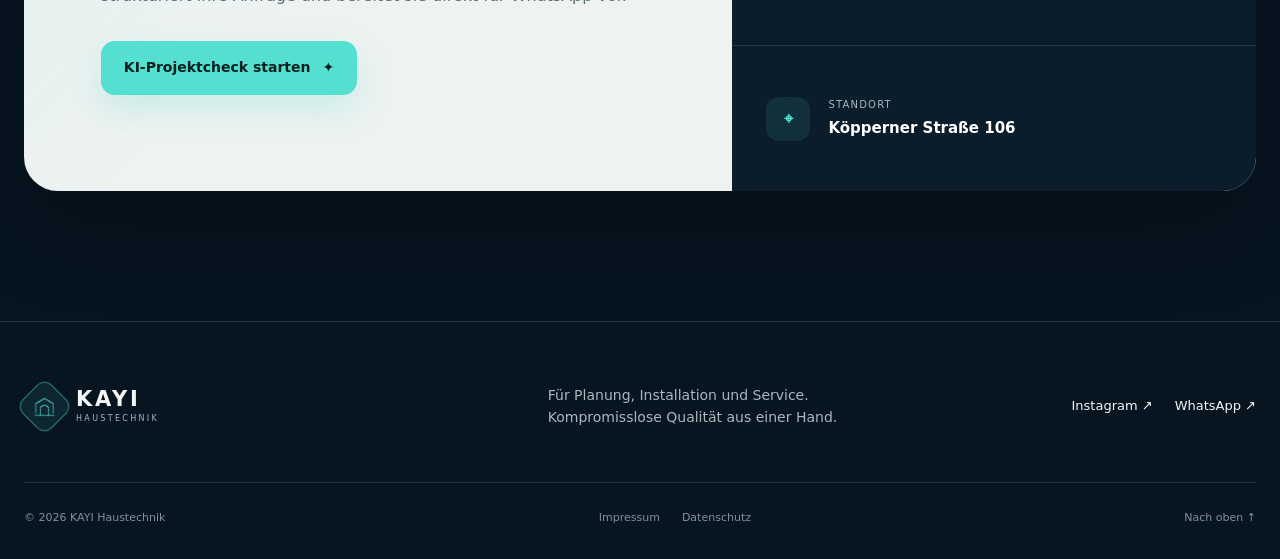
==== commit f96bdd0a: "Bust cached assets and load strict overflow fix" ====
--- a/index.html
+++ b/index.html
@@ -9,7 +9,8 @@
   <link rel="canonical" href="https://kayi-haustechnik.de/">
   <link rel="icon" href="/favicon.svg" type="image/svg+xml">
   <link rel="preconnect" href="https://images.unsplash.com">
-  <link rel="stylesheet" href="/styles.css">
+  <link rel="stylesheet" href="/styles.css?v=20260729-2">
+  <link rel="stylesheet" href="/overflow-fix-20260729.css?v=2">
   <title>KAYI Haustechnik | Heizung, Sanitär & Badsanierung</title>
   <meta property="og:type" content="website">
   <meta property="og:title" content="KAYI Haustechnik | Technik, die Zuhause besser macht">
@@ -64,6 +65,6 @@
   <div class="floating-actions" aria-label="Schnellkontakt"><a class="float-button float-instagram" href="https://www.instagram.com/kayi_haustechnik/" target="_blank" rel="noopener noreferrer" aria-label="Instagram öffnen"><svg viewBox="0 0 24 24" aria-hidden="true"><rect x="3" y="3" width="18" height="18" rx="5"></rect><circle cx="12" cy="12" r="4"></circle><circle cx="17.5" cy="6.5" r="1" class="fill"></circle></svg></a><a class="float-button float-whatsapp" href="https://wa.me/4915236651003?text=Hallo%20KAYI%20Haustechnik%2C%20ich%20habe%20eine%20Anfrage." target="_blank" rel="noopener noreferrer" aria-label="WhatsApp Chat öffnen"><svg viewBox="0 0 24 24" aria-hidden="true"><path d="M20.5 11.7a8.4 8.4 0 0 1-12.4 7.4L3 20.5l1.4-4.9A8.4 8.4 0 1 1 20.5 11.7Z"></path><path d="M8.2 7.8c.2-.4.4-.4.7-.4h.5c.2 0 .4.1.5.4l.7 1.7c.1.3.1.5-.1.7l-.6.7c-.2.2-.2.4-.1.6.5 1 1.3 1.8 2.3 2.3.2.1.4.1.6-.1l.8-.9c.2-.2.4-.3.7-.2l1.8.8c.3.1.4.3.4.5 0 .3-.1 1.3-.6 1.8-.5.6-1.3.9-2.1.8-1.1-.1-2.8-.6-4.7-2.3-2.3-2-3-4.2-3.1-5 0-.5.1-1 .3-1.4Z"></path></svg></a><button class="float-button float-ai js-open-assistant" type="button" aria-label="KI-Assistent öffnen"><span>✦</span></button></div>
   <div class="mobile-bar"><a href="tel:+4915236651003">Anrufen</a><button class="js-open-assistant" type="button">Projektcheck ✦</button><a href="https://wa.me/4915236651003" target="_blank" rel="noopener noreferrer">WhatsApp</a></div>
   <dialog class="assistant-dialog" id="assistant-dialog"><div class="assistant-shell"><header class="assistant-header"><div class="assistant-title"><span class="assistant-logo">✦</span><div><strong>KAYI KI-Assistent</strong><small>Digitaler Projektcheck · ca. 60 Sekunden</small></div></div><button class="assistant-close" type="button" aria-label="Assistent schließen">×</button></header><div class="assistant-progress"><span id="assistant-progress"></span></div><div class="assistant-body" id="assistant-body"></div><footer class="assistant-footer"><button class="assistant-back" id="assistant-back" type="button">Zurück</button><span>Ihre Angaben bleiben auf diesem Gerät, bis Sie sie per WhatsApp senden.</span></footer></div></dialog>
-  <script type="module" src="/main.js"></script>
+  <script type="module" src="/main.js?v=20260729-2"></script>
 </body>
 </html>
--- a/styles.css
+++ b/styles.css
@@ -0,0 +1 @@
+:root{--bg:#071521;--bg-soft:#0b1d2b;--surface:rgba(255,255,255,.065);--surface-strong:#102735;--ink:#f4f7f8;--muted:#aab8c0;--line:rgba(255,255,255,.13);--cyan:#54dfd1;--cyan-strong:#22c7b8;--warm:#ff9f66;--paper:#eef3f2;--paper-deep:#dfe8e6;--dark-ink:#0a1c27;--radius:24px;--shadow:0 35px 90px rgba(0,0,0,.32);--container:min(1240px,calc(100vw - 48px))}*{box-sizing:border-box}html{scroll-behavior:smooth}body{margin:0;background:var(--bg);color:var(--ink);font-family:Inter,ui-sans-serif,system-ui,-apple-system,BlinkMacSystemFont,"Segoe UI",sans-serif;font-size:16px;line-height:1.6;overflow-x:hidden}body.menu-open,body.dialog-open{overflow:hidden}button,input,textarea{font:inherit}a{color:inherit;text-decoration:none}button{color:inherit}img,svg{display:block;max-width:100%}svg{fill:none;stroke:currentColor;stroke-width:1.7;stroke-linecap:round;stroke-linejoin:round}.container{width:var(--container);margin-inline:auto}.section{position:relative;padding:116px 0}.skip-link{position:fixed;left:16px;top:-60px;z-index:9999;background:#fff;color:#000;padding:10px 16px;border-radius:8px}.skip-link:focus{top:16px}.ambient{position:fixed;z-index:-3;border-radius:50%;filter:blur(90px);pointer-events:none;opacity:.23}.ambient-one{width:520px;height:520px;right:-220px;top:130px;background:#1ec7b7}.ambient-two{width:440px;height:440px;left:-260px;top:820px;background:#f27d50;opacity:.09}.noise{position:fixed;inset:0;z-index:-1;pointer-events:none;opacity:.035;background-image:url("data:image/svg+xml,%3Csvg viewBox='0 0 180 180' xmlns='http://www.w3.org/2000/svg'%3E%3Cfilter id='n'%3E%3CfeTurbulence type='fractalNoise' baseFrequency='.8' numOctaves='3' stitchTiles='stitch'/%3E%3C/filter%3E%3Crect width='100%25' height='100%25' filter='url(%23n)' opacity='.55'/%3E%3C/svg%3E")}.site-header{position:relative;z-index:100}.topline{border-bottom:1px solid var(--line);color:#b5c3ca;font-size:12px;letter-spacing:.05em}.topline-inner{display:flex;align-items:center;justify-content:space-between;min-height:38px}.topline-inner>span{display:flex;align-items:center;gap:8px}.status-dot{width:7px;height:7px;border-radius:50%;background:var(--cyan);box-shadow:0 0 0 5px rgba(84,223,209,.12)}.topline-links{display:flex;gap:26px}.topline a:hover{color:var(--cyan)}.nav{height:88px;display:flex;align-items:center;justify-content:space-between}.site-header.scrolled{position:fixed;top:0;left:0;right:0;background:rgba(7,21,33,.83);backdrop-filter:blur(18px);border-bottom:1px solid var(--line);animation:slideDown .3s ease both}.site-header.scrolled .topline{display:none}.site-header.scrolled .nav{height:72px}@keyframes slideDown{from{transform:translateY(-100%)}}.brand{display:inline-flex;align-items:center;gap:11px}.brand-mark{width:41px;height:41px;border:1px solid rgba(84,223,209,.5);background:rgba(84,223,209,.08);display:grid;place-items:center;transform:rotate(45deg);border-radius:10px}.brand-mark svg{width:28px;transform:rotate(-45deg);color:var(--cyan);stroke-width:1.6}.brand-copy{display:flex;flex-direction:column;line-height:1}.brand-copy strong{font-size:21px;letter-spacing:.13em}.brand-copy small{color:var(--muted);letter-spacing:.29em;font-size:8px;margin-top:5px}.nav-menu{display:flex;align-items:center;gap:31px;font-size:14px}.nav-menu>a{color:#c9d2d7;position:relative}.nav-menu>a:after{content:"";position:absolute;height:1px;background:var(--cyan);left:0;right:100%;bottom:-6px;transition:right .25s ease}.nav-menu>a:hover{color:#fff}.nav-menu>a:hover:after{right:0}.menu-toggle{display:none;border:0;background:transparent;width:44px;height:44px;padding:10px}.menu-toggle span{display:block;height:1px;background:#fff;margin:7px 0;transition:transform .25s ease}.button{display:inline-flex;align-items:center;justify-content:center;gap:12px;min-height:54px;padding:0 22px;border:1px solid transparent;border-radius:14px;font-weight:720;font-size:14px;cursor:pointer;transition:transform .25s ease,background .25s ease,border-color .25s ease,box-shadow .25s ease}.button:hover{transform:translateY(-2px)}.button svg{width:20px}.button-primary{background:var(--cyan);color:#05211f;box-shadow:0 14px 35px rgba(34,199,184,.18)}.button-primary:hover{background:#77eee2;box-shadow:0 17px 42px rgba(34,199,184,.28)}.button-secondary{color:#fff;background:rgba(255,255,255,.045);border-color:var(--line)}.button-secondary:hover{border-color:rgba(84,223,209,.5);background:rgba(84,223,209,.07)}.button-small{min-height:42px;padding:0 16px;font-size:12px;border-radius:12px}.button-ghost{background:rgba(84,223,209,.08);border-color:rgba(84,223,209,.22);color:#dffffb}.spark-icon{color:var(--cyan)}.hero{padding-top:70px;padding-bottom:38px;min-height:calc(100vh - 126px);display:grid;align-content:center}.hero-grid{display:grid;grid-template-columns:1.03fr .97fr;gap:80px;align-items:center}.eyebrow,.section-index{color:var(--cyan);font-size:11px;font-weight:760;letter-spacing:.19em;text-transform:uppercase}.eyebrow{display:flex;align-items:center;gap:10px;margin-bottom:24px}.eyebrow:before{content:"";width:42px;height:1px;background:var(--cyan)}h1,h2,h3,p{margin-top:0}h1{font-size:clamp(3.2rem,6.4vw,6.2rem);max-width:780px;letter-spacing:-.07em;line-height:.94;margin-bottom:28px;font-weight:760}h1 em{display:block;color:var(--cyan);font-style:normal;font-weight:560}.hero-lead{color:#c0ccd2;font-size:clamp(1rem,1.4vw,1.2rem);max-width:650px;margin-bottom:32px}.hero-actions{display:flex;flex-wrap:wrap;gap:12px}.hero-trust{display:flex;align-items:center;gap:24px;margin-top:42px}.rating{display:grid;grid-template-columns:auto auto;column-gap:10px;line-height:1.2}.rating:hover strong{color:var(--cyan)}.rating .stars{grid-column:1/-1;color:#ffd26a;font-size:13px;letter-spacing:.1em;margin-bottom:5px}.rating strong,.trust-copy strong{font-size:14px}.rating small,.trust-copy small{color:var(--muted);font-size:11px}.trust-copy{display:flex;flex-direction:column}.trust-divider{width:1px;height:40px;background:var(--line)}.hero-visual{position:relative;max-width:570px;justify-self:end;width:100%}.visual-frame{position:relative;height:min(640px,66vh);min-height:530px;overflow:hidden;border-radius:160px 24px 160px 24px;border:1px solid rgba(255,255,255,.16);box-shadow:var(--shadow);isolation:isolate}.visual-image{position:absolute;inset:0;background-image:url("https://images.unsplash.com/photo-1620626011761-996317b8d101?auto=format&fit=crop&w=1400&q=88");background-size:cover;background-position:center;transform:scale(1.02);transition:transform 1s ease}.hero-visual:hover .visual-image{transform:scale(1.06)}.visual-overlay{position:absolute;inset:0;background:linear-gradient(180deg,rgba(4,15,23,.08),rgba(4,15,23,.08) 50%,rgba(4,15,23,.82))}.visual-grid{position:absolute;inset:0;opacity:.12;background-image:linear-gradient(rgba(255,255,255,.25) 1px,transparent 1px),linear-gradient(90deg,rgba(255,255,255,.25) 1px,transparent 1px);background-size:80px 80px;mask-image:linear-gradient(to bottom,#000,transparent 58%)}.project-chip{position:absolute;z-index:3;display:flex;align-items:center;gap:12px;padding:12px 16px;background:rgba(7,21,33,.72);backdrop-filter:blur(15px);border:1px solid rgba(255,255,255,.18);border-radius:16px;box-shadow:0 20px 40px rgba(0,0,0,.22)}.project-chip small,.project-chip strong{display:block}.project-chip small{color:var(--muted);font-size:9px;letter-spacing:.13em;text-transform:uppercase}.project-chip strong{font-size:12px;white-space:nowrap}.chip-top{right:-32px;top:110px;animation:float 5s ease-in-out infinite}.chip-bottom{left:-32px;bottom:160px;animation:float 5s 1.2s ease-in-out infinite}@keyframes float{50%{transform:translateY(-8px)}}.chip-icon{width:38px;height:38px;display:grid;place-items:center;border-radius:11px}.chip-icon svg{width:21px}.chip-icon.warm{background:rgba(255,159,102,.16);color:var(--warm)}.chip-icon.water{background:rgba(84,223,209,.16);color:var(--cyan)}.visual-caption{position:absolute;z-index:3;left:28px;right:28px;bottom:28px;display:grid;grid-template-columns:44px 1fr;align-items:start;gap:14px}.visual-caption>span{border-top:1px solid var(--cyan);padding-top:8px;color:var(--cyan);font-size:11px}.visual-caption p{font-size:13px;color:#d8e0e3;margin:0}.visual-caption strong{color:#fff;font-size:16px}.orbit{position:absolute;border:1px solid rgba(84,223,209,.15);border-radius:50%;pointer-events:none}.orbit-a{width:310px;height:310px;right:-110px;top:-55px}.orbit-b{width:130px;height:130px;left:-50px;bottom:20px}.hero-strip{display:flex;align-items:center;justify-content:space-between;margin-top:54px;border-top:1px solid var(--line);border-bottom:1px solid var(--line);min-height:72px;color:#8fa0a9;font-size:10px;font-weight:750;letter-spacing:.18em}.hero-strip i{width:4px;height:4px;border-radius:50%;background:var(--cyan);opacity:.65}.intro{background:var(--paper);color:var(--dark-ink);border-radius:46px 46px 0 0}.section-heading{display:grid;grid-template-columns:1fr .58fr;gap:80px;align-items:end;margin-bottom:58px}.section-heading h2,.showcase-sticky h2,.contact-copy h2{font-size:clamp(2.6rem,5vw,5.2rem);line-height:1;letter-spacing:-.06em;margin:16px 0 0}.section-heading h2 span,.showcase-sticky h2 span,.contact-copy h2 span{color:var(--cyan-strong);font-weight:520}.section-heading>p{max-width:520px;color:#597078;margin:0;font-size:17px}.services-grid{display:grid;grid-template-columns:1.2fr .8fr .8fr;gap:18px}.service-card{position:relative;min-height:330px;overflow:hidden;display:flex;flex-direction:column;padding:28px;background:#f7f9f9;border:1px solid rgba(7,21,33,.09);border-radius:22px;transition:transform .28s ease,box-shadow .28s ease,border-color .28s ease}.service-card:hover{transform:translateY(-6px);box-shadow:0 25px 55px rgba(17,39,53,.12);border-color:rgba(34,199,184,.35)}.service-featured{grid-row:span 2;min-height:678px;color:#fff;justify-content:end}.service-card:nth-child(4){grid-column:2/4;min-height:330px}.service-media,.service-shade{position:absolute;inset:0}.media-bath{background-image:url("https://images.unsplash.com/photo-1600566753190-17f0baa2a6c3?auto=format&fit=crop&w=1200&q=86");background-size:cover;background-position:center;transition:transform .7s ease}.service-featured:hover .service-media{transform:scale(1.045)}.service-shade{background:linear-gradient(180deg,rgba(4,15,23,.06),rgba(4,15,23,.8))}.service-number{position:absolute;top:22px;right:24px;color:rgba(7,21,33,.36);font-size:11px;font-weight:750;letter-spacing:.16em}.service-featured .service-number{color:rgba(255,255,255,.7)}.service-content{position:relative;z-index:2}.service-icon{width:48px;height:48px;display:grid;place-items:center;border-radius:14px;background:rgba(34,199,184,.12);color:var(--cyan-strong);margin-bottom:auto}.service-icon svg{width:25px}.service-featured .service-icon{background:rgba(84,223,209,.18);color:var(--cyan);margin-bottom:24px}.service-card h3{margin-top:auto;margin-bottom:12px;font-size:24px;letter-spacing:-.035em}.service-featured h3{font-size:34px}.service-card p{color:#61747b;margin-bottom:22px;max-width:560px}.service-featured p{color:#d6dfe2}.service-tags{display:flex;flex-wrap:wrap;gap:7px;margin-top:auto}.service-tags span{border:1px solid rgba(7,21,33,.12);border-radius:999px;padding:5px 9px;font-size:10px;color:#536970}.text-link{border:0;border-top:1px solid rgba(255,255,255,.2);background:transparent;color:#fff;width:100%;display:flex;justify-content:space-between;padding:17px 0 0;cursor:pointer;font-weight:720}.project-showcase{background:var(--paper);color:var(--dark-ink);padding-top:70px}.showcase-grid{display:grid;grid-template-columns:.72fr 1.28fr;gap:80px;align-items:start}.showcase-sticky{position:sticky;top:120px;padding-top:26px}.showcase-sticky p{color:#597078;font-size:17px;max-width:470px;margin:28px 0}.showcase-sticky .button-secondary{color:var(--dark-ink);border-color:rgba(7,21,33,.16)}.showcase-cards{display:grid;gap:24px}.showcase-card{overflow:hidden;background:#fff;border-radius:26px;box-shadow:0 24px 60px rgba(17,39,53,.09)}.showcase-image{height:440px;background-size:cover;background-position:center}.image-one{background-image:url("https://images.unsplash.com/photo-1552321554-5fefe8c9ef14?auto=format&fit=crop&w=1400&q=86")}.image-two{background-image:url("https://images.unsplash.com/photo-1584622650111-993a426fbf0a?auto=format&fit=crop&w=1400&q=86")}.showcase-copy{padding:32px}.showcase-copy>span{color:var(--cyan-strong);font-size:10px;font-weight:800;letter-spacing:.2em}.showcase-copy h3{font-size:clamp(1.8rem,3vw,3rem);line-height:1.07;letter-spacing:-.05em;max-width:660px;margin:10px 0 14px}.showcase-copy p{color:#60747c;margin-bottom:0;max-width:600px}.showcase-dark{background:var(--bg-soft);color:#fff}.showcase-dark .showcase-copy p{color:#aab8c0}.system-visual{position:relative;min-height:400px;overflow:hidden;background-image:radial-gradient(circle at 50% 50%,rgba(84,223,209,.13),transparent 45%),linear-gradient(rgba(255,255,255,.04) 1px,transparent 1px),linear-gradient(90deg,rgba(255,255,255,.04) 1px,transparent 1px);background-size:auto,42px 42px,42px 42px;display:grid;place-items:center}.system-ring{width:190px;height:190px;border-radius:50%;border:1px solid rgba(84,223,209,.55);display:grid;place-content:center;text-align:center;box-shadow:0 0 0 26px rgba(84,223,209,.04),0 0 0 52px rgba(84,223,209,.025)}.system-ring span{color:var(--cyan);font-size:42px;font-weight:760;line-height:1}.system-ring small{color:var(--muted);margin-top:8px}.pipe{position:absolute;border:1px solid rgba(84,223,209,.32);border-radius:999px}.pipe:after{content:"";position:absolute;width:8px;height:8px;border-radius:50%;background:var(--cyan);box-shadow:0 0 18px var(--cyan);animation:pulse 2.4s infinite}.pipe-a{width:310px;height:110px;transform:rotate(18deg)}.pipe-a:after{top:12px;left:45px}.pipe-b{width:370px;height:170px;transform:rotate(-18deg)}.pipe-b:after{right:58px;bottom:18px;animation-delay:.8s}.pipe-c{width:430px;height:240px;transform:rotate(7deg)}.pipe-c:after{left:22px;bottom:75px;animation-delay:1.5s}@keyframes pulse{50%{transform:scale(1.6);opacity:.5}}.process{background:var(--bg)}.process-grid{display:grid;grid-template-columns:repeat(4,1fr);border-top:1px solid var(--line);border-bottom:1px solid var(--line)}.process-step{position:relative;min-height:320px;padding:32px 28px;border-right:1px solid var(--line)}.process-step:last-child{border-right:0}.process-step>span{color:var(--cyan);font-size:10px;letter-spacing:.16em}.process-icon{width:58px;height:58px;margin:44px 0 34px;border:1px solid rgba(84,223,209,.3);border-radius:50%;display:grid;place-items:center;color:var(--cyan);font-size:22px;transition:transform .3s ease,background .3s ease}.process-step:hover .process-icon{transform:rotate(-8deg) scale(1.08);background:rgba(84,223,209,.1)}.process-step h3{font-size:21px;margin-bottom:10px}.process-step p{color:var(--muted);font-size:14px;margin-bottom:0}.proof{padding-top:38px}.proof-card{position:relative;border:1px solid var(--line);border-radius:28px;padding:72px clamp(28px,6vw,90px);overflow:hidden;background:linear-gradient(135deg,rgba(255,255,255,.055),rgba(84,223,209,.035))}.proof-card:after{content:"";position:absolute;width:360px;height:360px;right:-180px;bottom:-200px;border-radius:50%;border:1px solid rgba(84,223,209,.22);box-shadow:0 0 0 45px rgba(84,223,209,.025),0 0 0 90px rgba(84,223,209,.018)}.quote-mark{color:var(--cyan);font:120px/1 Georgia,serif;height:60px;opacity:.65}blockquote{margin:22px 0 42px;max-width:980px;font-size:clamp(1.55rem,3.2vw,3rem);line-height:1.18;letter-spacing:-.04em}.quote-meta{display:flex;align-items:center;gap:13px}.avatar{width:46px;height:46px;border-radius:50%;display:grid;place-items:center;background:var(--cyan);color:var(--dark-ink);font-weight:800}.quote-meta>div:nth-child(2){display:flex;flex-direction:column}.quote-meta strong{font-size:13px}.quote-meta span{color:var(--muted);font-size:11px}.quote-rating{margin-left:auto;color:#ffd26a;font-size:12px;letter-spacing:.08em}.quote-rating strong{color:#fff;margin-left:7px}.contact{padding-bottom:130px}.contact-shell{display:grid;grid-template-columns:1.15fr .85fr;min-height:580px;background:var(--paper);color:var(--dark-ink);border-radius:34px;overflow:hidden;box-shadow:var(--shadow)}.contact-copy{padding:clamp(36px,6vw,84px);display:flex;flex-direction:column;align-items:flex-start;justify-content:center;background-image:linear-gradient(135deg,rgba(34,199,184,.08),transparent 52%)}.contact-copy h2{margin:16px 0 25px}.contact-copy p{max-width:610px;color:#597078;margin-bottom:32px}.contact-panel{display:grid;background:var(--bg-soft);color:#fff}.contact-panel a{display:flex;align-items:center;gap:18px;padding:28px 34px;border-bottom:1px solid var(--line);transition:background .25s ease}.contact-panel a:last-child{border-bottom:0}.contact-panel a:hover{background:rgba(84,223,209,.06)}.contact-symbol{width:44px;height:44px;display:grid;place-items:center;border-radius:13px;background:rgba(84,223,209,.1);color:var(--cyan);font-weight:800}.contact-panel small,.contact-panel strong{display:block}.contact-panel small{color:var(--muted);font-size:10px;letter-spacing:.12em;text-transform:uppercase}.contact-panel strong{margin-top:3px;font-size:15px}.footer{border-top:1px solid var(--line);padding:62px 0 32px}.footer-top{display:grid;grid-template-columns:1fr 1fr auto;gap:50px;align-items:center;padding-bottom:54px}.footer-top p{color:var(--muted);margin:0;font-size:14px}.footer-socials{display:flex;gap:22px;font-size:13px}.footer-socials a:hover{color:var(--cyan)}.footer-bottom{border-top:1px solid var(--line);padding-top:26px;display:flex;align-items:center;justify-content:space-between;color:#81929b;font-size:11px}.footer-bottom div{display:flex;gap:22px}.footer-bottom a:hover{color:#fff}.floating-actions{position:fixed;z-index:90;right:22px;bottom:24px;display:flex;flex-direction:column;gap:10px}.float-button{width:48px;height:48px;display:grid;place-items:center;border:1px solid rgba(255,255,255,.17);border-radius:15px;background:rgba(7,21,33,.78);backdrop-filter:blur(15px);box-shadow:0 15px 35px rgba(0,0,0,.25);cursor:pointer;transition:transform .25s ease,background .25s ease}.float-button:hover{transform:translateY(-3px) scale(1.04)}.float-button svg{width:21px}.float-button .fill{fill:currentColor;stroke:none}.float-instagram{color:#ffb0d3}.float-whatsapp{color:#73e4a7}.float-ai{background:var(--cyan);color:var(--dark-ink);border-color:transparent;font-size:20px}.mobile-bar{display:none}.reveal{opacity:0;transform:translateY(22px);transition:opacity .75s ease,transform .75s cubic-bezier(.2,.75,.25,1);transition-delay:var(--delay,0ms)}.reveal.is-visible{opacity:1;transform:translateY(0)}.assistant-dialog{width:min(760px,calc(100vw - 28px));padding:0;border:0;border-radius:26px;color:#fff;background:transparent;box-shadow:0 45px 110px rgba(0,0,0,.55)}.assistant-dialog::backdrop{background:rgba(2,10,16,.78);backdrop-filter:blur(8px)}.assistant-shell{overflow:hidden;border:1px solid rgba(255,255,255,.13);border-radius:26px;background:#0a1c29}.assistant-header{display:flex;justify-content:space-between;align-items:center;padding:22px 24px;border-bottom:1px solid var(--line)}.assistant-title{display:flex;align-items:center;gap:13px}.assistant-title strong,.assistant-title small{display:block}.assistant-title small{color:var(--muted);font-size:11px}.assistant-logo{width:42px;height:42px;border-radius:13px;display:grid;place-items:center;background:var(--cyan);color:var(--dark-ink);font-size:20px}.assistant-close{border:0;background:rgba(255,255,255,.07);width:38px;height:38px;border-radius:12px;font-size:24px;cursor:pointer}.assistant-progress{height:3px;background:rgba(255,255,255,.06)}.assistant-progress span{display:block;width:0;height:100%;background:var(--cyan);transition:width .35s ease}.assistant-body{padding:34px 28px 28px;min-height:360px}.assistant-kicker{color:var(--cyan);font-size:10px;letter-spacing:.16em;font-weight:800;text-transform:uppercase}.assistant-body h3{font-size:clamp(1.7rem,4vw,2.5rem);line-height:1.08;letter-spacing:-.04em;margin:10px 0}.assistant-body>p{color:var(--muted)}.assistant-options{display:grid;grid-template-columns:repeat(2,1fr);gap:11px;margin-top:25px}.assistant-option{text-align:left;min-height:86px;padding:17px;border:1px solid var(--line);border-radius:16px;background:rgba(255,255,255,.035);cursor:pointer;transition:border-color .22s ease,background .22s ease,transform .22s ease}.assistant-option:hover{transform:translateY(-2px);border-color:rgba(84,223,209,.55);background:rgba(84,223,209,.07)}.assistant-option strong,.assistant-option small{display:block}.assistant-option small{color:var(--muted);font-size:11px;margin-top:4px}.assistant-field{display:grid;gap:8px;margin-top:22px}.assistant-field label{font-size:12px;color:#d7e0e4}.assistant-field input,.assistant-field textarea{width:100%;border:1px solid var(--line);border-radius:14px;background:rgba(255,255,255,.045);color:#fff;padding:14px 15px;outline:none}.assistant-field textarea{min-height:100px;resize:vertical}.assistant-field input:focus,.assistant-field textarea:focus{border-color:var(--cyan);box-shadow:0 0 0 3px rgba(84,223,209,.1)}.assistant-next,.assistant-submit{margin-top:22px;width:100%}.assistant-summary{margin-top:22px;display:grid;gap:9px}.assistant-summary div{display:flex;justify-content:space-between;gap:20px;border-bottom:1px solid var(--line);padding:10px 0}.assistant-summary span{color:var(--muted)}.assistant-summary strong{text-align:right}.assistant-footer{display:flex;align-items:center;justify-content:space-between;gap:18px;padding:17px 24px;border-top:1px solid var(--line);color:#81929b;font-size:9px}.assistant-back{border:0;background:transparent;color:var(--cyan);cursor:pointer;padding:5px 0;visibility:hidden}.assistant-back.visible{visibility:visible}.legal-page{background:var(--paper);color:var(--dark-ink);min-height:100vh}.legal-header{background:var(--bg);color:#fff}.legal-main{padding:90px 0 120px}.legal-main article{max-width:860px}.legal-main h1{color:var(--dark-ink);font-size:clamp(3rem,8vw,6rem)}.legal-main h2{margin-top:38px;font-size:24px}.legal-main p,.legal-main li{color:#4d636b}.legal-main a{color:#087d74;text-decoration:underline}@media(max-width:1050px){.hero-grid{gap:42px}.chip-top{right:-10px}.chip-bottom{left:-10px}.services-grid{grid-template-columns:1fr 1fr}.service-featured{grid-row:span 2}.service-card:nth-child(4){grid-column:auto}.showcase-grid{gap:45px}.process-grid{grid-template-columns:repeat(2,1fr)}.process-step:nth-child(2){border-right:0}.process-step:nth-child(-n+2){border-bottom:1px solid var(--line)}}@media(max-width:800px){:root{--container:min(100% - 30px,680px)}.section{padding:80px 0}.topline-links a:last-child{display:none}.nav{height:74px}.menu-toggle{display:block;position:relative;z-index:3}.menu-toggle[aria-expanded=true] span:first-child{transform:translateY(4px) rotate(45deg)}.menu-toggle[aria-expanded=true] span:last-child{transform:translateY(-4px) rotate(-45deg)}.nav-menu{position:fixed;inset:0;z-index:2;background:rgba(7,21,33,.98);flex-direction:column;justify-content:center;gap:28px;font-size:25px;opacity:0;pointer-events:none;transform:translateY(-12px);transition:opacity .25s ease,transform .25s ease}.nav-menu.open{opacity:1;pointer-events:auto;transform:translateY(0)}.nav-menu .button{font-size:14px}.brand{position:relative;z-index:3}.hero{min-height:auto;padding-top:45px}.hero-grid{grid-template-columns:1fr}h1{font-size:clamp(3.3rem,15vw,5.4rem)}.hero-visual{max-width:none}.visual-frame{height:560px;min-height:0;border-radius:110px 22px 110px 22px}.hero-strip{overflow:hidden;gap:25px;justify-content:flex-start}.hero-strip span:nth-of-type(n+4),.hero-strip i:nth-of-type(n+4){display:none}.section-heading{grid-template-columns:1fr;gap:28px}.services-grid{grid-template-columns:1fr}.service-featured{min-height:570px;grid-row:auto}.service-card:nth-child(4){grid-column:auto}.showcase-grid{grid-template-columns:1fr}.showcase-sticky{position:static}.contact-shell{grid-template-columns:1fr}.contact-panel{min-height:420px}.footer-top{grid-template-columns:1fr;gap:28px}.footer-bottom{flex-wrap:wrap;gap:18px}.floating-actions{display:none}.mobile-bar{position:fixed;z-index:95;display:grid;grid-template-columns:1fr 1.25fr 1fr;left:10px;right:10px;bottom:9px;min-height:56px;padding:5px;background:rgba(7,21,33,.88);backdrop-filter:blur(18px);border:1px solid var(--line);border-radius:16px;box-shadow:0 16px 40px rgba(0,0,0,.32)}.mobile-bar a,.mobile-bar button{display:grid;place-items:center;border:0;background:transparent;color:#d5dfe2;font-size:10px;font-weight:750;cursor:pointer}.mobile-bar button{background:var(--cyan);color:var(--dark-ink);border-radius:11px;font-size:11px}.footer{padding-bottom:90px}}@media(max-width:560px){.topline-inner{font-size:10px}.topline-links{gap:12px}.brand-mark{width:36px;height:36px}.brand-copy strong{font-size:18px}.hero-lead{font-size:15px}.hero-actions{display:grid}.button{width:100%}.hero-trust{gap:14px}.visual-frame{height:470px;border-radius:86px 18px 86px 18px}.project-chip{padding:10px 12px}.chip-top{right:8px;top:68px}.chip-bottom{left:8px;bottom:128px}.project-chip strong{font-size:10px}.chip-icon{width:32px;height:32px}.section-heading h2,.showcase-sticky h2,.contact-copy h2{font-size:clamp(2.5rem,13vw,4rem)}.service-card{padding:23px}.showcase-image{height:320px}.showcase-copy{padding:25px}.process-grid{grid-template-columns:1fr}.process-step,.process-step:nth-child(2){border-right:0;border-bottom:1px solid var(--line)}.process-step:last-child{border-bottom:0}.proof-card{padding:50px 22px}.quote-meta{align-items:flex-start;flex-wrap:wrap}.quote-rating{width:100%;margin-left:59px}.contact-copy{padding:40px 24px}.contact-panel a{padding:23px 22px}.assistant-options{grid-template-columns:1fr}.assistant-dialog{width:calc(100vw - 14px);max-height:calc(100vh - 16px)}.assistant-shell{max-height:calc(100vh - 16px);overflow-y:auto}.assistant-body{min-height:330px;padding:28px 20px 22px}.assistant-footer{align-items:flex-start}}@media(prefers-reduced-motion:reduce){*,*:before,*:after{scroll-behavior:auto!important;animation-duration:.001ms!important;animation-iteration-count:1!important;transition-duration:.001ms!important}.reveal{opacity:1;transform:none}}
--- a/overflow-fix-20260729.css
+++ b/overflow-fix-20260729.css
@@ -0,0 +1 @@
+html,body{inline-size:100%;max-inline-size:100%;overflow-x:hidden!important;overscroll-behavior-x:none}body{position:relative}body>*,main,header,footer,section{max-inline-size:100%}main,header,footer,section{overflow-x:hidden;overflow-x:clip}.container{width:min(1240px,calc(100% - 48px))!important;max-width:calc(100% - 48px)!important}.hero-grid>*,.section-heading>*,.services-grid>*,.showcase-grid>*,.showcase-cards>*,.process-grid>*,.contact-shell>*,.footer-top>*,.footer-bottom>*,.hero-trust>*,.project-chip>*,.contact-panel a>*,.assistant-header>*,.assistant-title>*,.assistant-summary>*{min-width:0}.hero-visual,.visual-frame,.hero-strip,.services-grid,.showcase-grid,.showcase-cards,.process-grid,.contact-shell,.contact-panel,.proof-card,.footer,.nav,.topline-inner{max-width:100%}.hero-strip{width:100%;overflow:hidden}.project-chip{max-width:calc(100% - 16px)}.project-chip>div{min-width:0}.project-chip strong{white-space:normal!important;overflow-wrap:anywhere}.contact-panel strong,.assistant-title strong,.assistant-title small,.assistant-footer span,.assistant-summary strong{overflow-wrap:anywhere;word-break:break-word}.assistant-dialog{box-sizing:border-box!important;width:min(760px,calc(100% - 28px))!important;max-width:calc(100% - 28px)!important;min-width:0!important;margin:auto!important;padding:0!important;inset:0!important;overflow:hidden!important}.assistant-shell,.assistant-header,.assistant-body,.assistant-footer,.assistant-options,.assistant-field,.assistant-summary{box-sizing:border-box;width:100%;max-width:100%;min-width:0}.assistant-shell{overflow:hidden}.assistant-body{overflow-x:hidden}.assistant-field input,.assistant-field textarea,.assistant-option,.assistant-next,.assistant-submit{min-width:0;max-width:100%}.assistant-footer{flex-wrap:wrap}.mobile-bar>*{min-width:0;max-width:100%}@media(max-width:800px){:root{--container:calc(100% - 30px)!important}.container{width:calc(100% - 30px)!important;max-width:calc(100% - 30px)!important}.ambient,.orbit{display:none!important}.mobile-bar{left:10px!important;right:10px!important;width:auto!important;max-width:none!important;grid-template-columns:minmax(0,1fr) minmax(0,1.25fr) minmax(0,1fr)!important;overflow:hidden!important}.mobile-bar>a,.mobile-bar>button{min-width:0!important;width:auto!important;max-width:100%!important;padding-inline:4px!important;white-space:nowrap!important;overflow:hidden!important;text-overflow:ellipsis!important}.assistant-dialog{width:calc(100% - 14px)!important;max-width:calc(100% - 14px)!important;max-height:calc(100dvh - 16px)!important}.assistant-shell{max-height:calc(100dvh - 16px)!important;overflow-y:auto!important;overflow-x:hidden!important}.assistant-options{grid-template-columns:minmax(0,1fr)!important}.topline-inner{gap:8px}.topline-inner>span{min-width:0;white-space:nowrap;overflow:hidden;text-overflow:ellipsis}.hero-visual,.visual-frame,.contact-shell{width:100%;max-width:100%}.project-chip{max-width:calc(100% - 16px)!important}.project-chip strong{font-size:10px}}@media(max-width:380px){.mobile-bar{grid-template-columns:minmax(0,.85fr) minmax(0,1.3fr) minmax(0,.85fr)!important}.mobile-bar>a,.mobile-bar>button{font-size:9px!important}.assistant-header{padding:18px 16px!important}.assistant-body{padding-inline:16px!important}.assistant-footer{padding-inline:16px!important}}
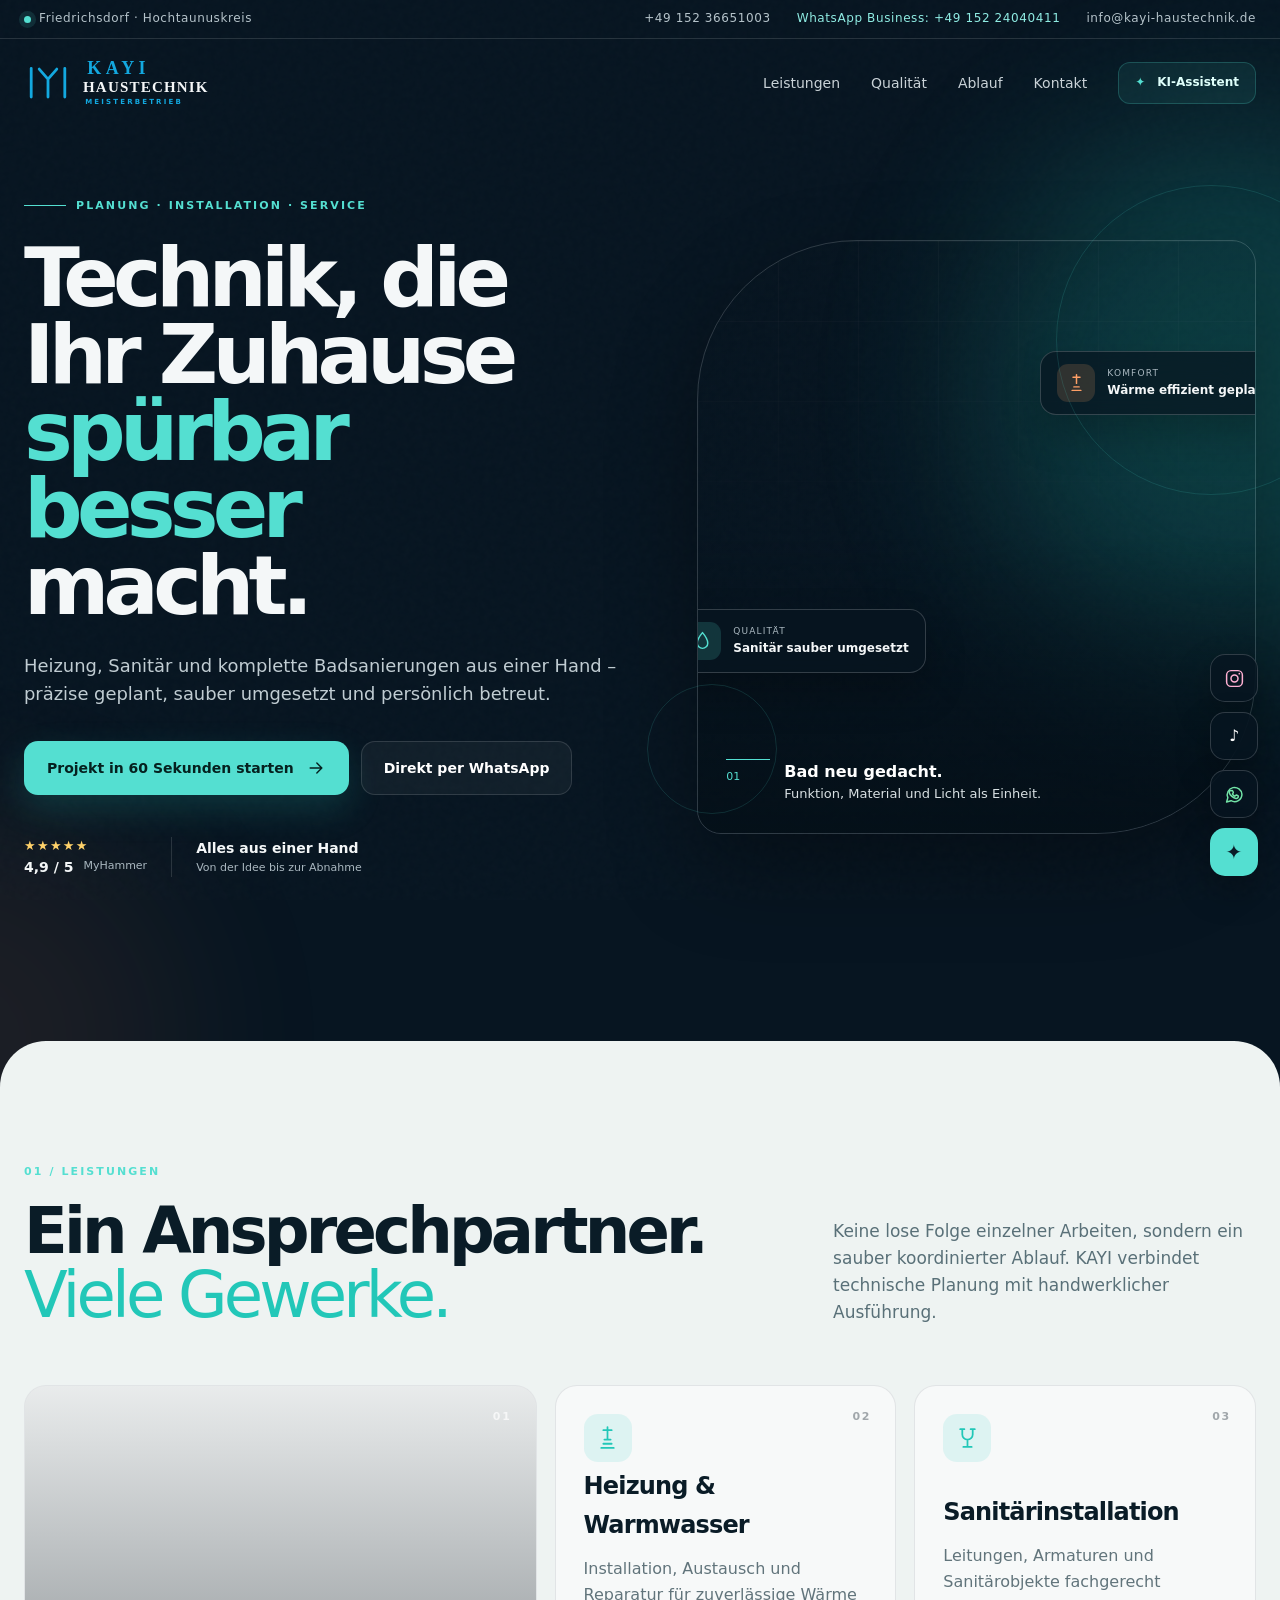
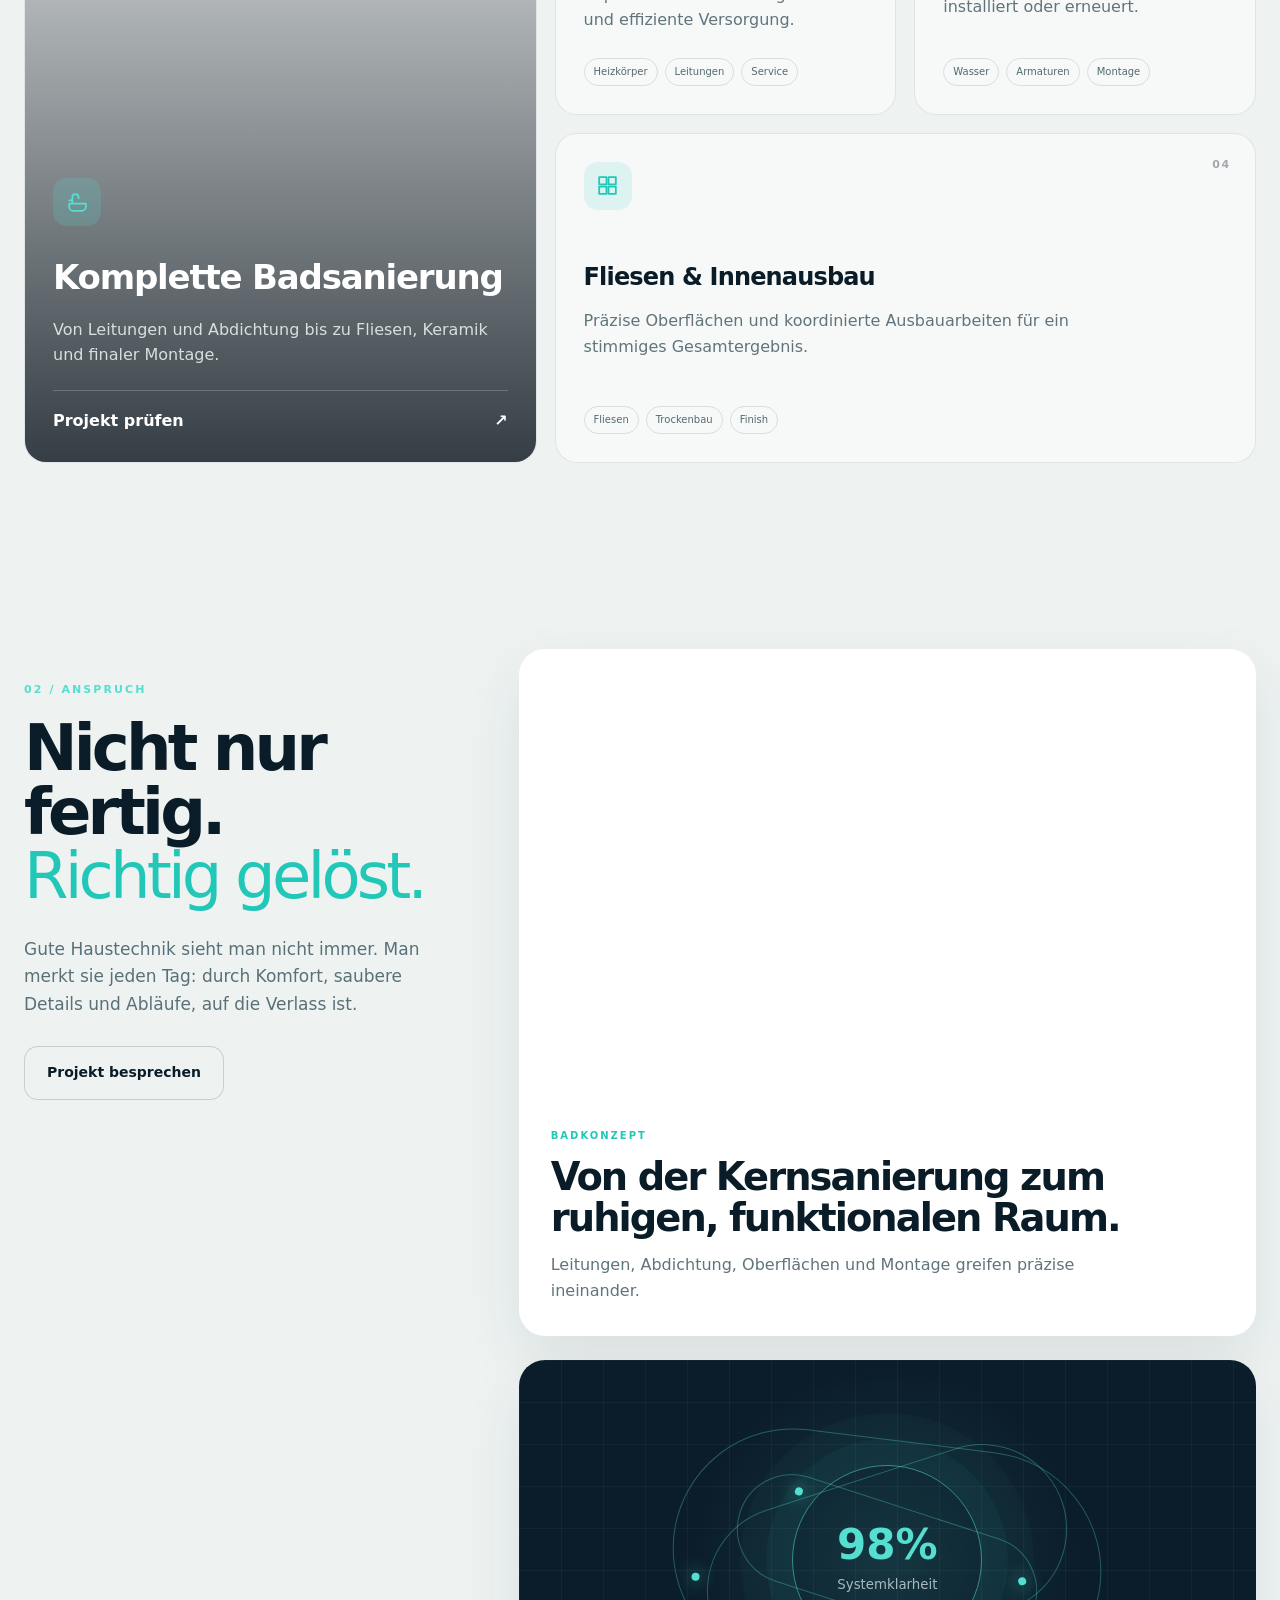
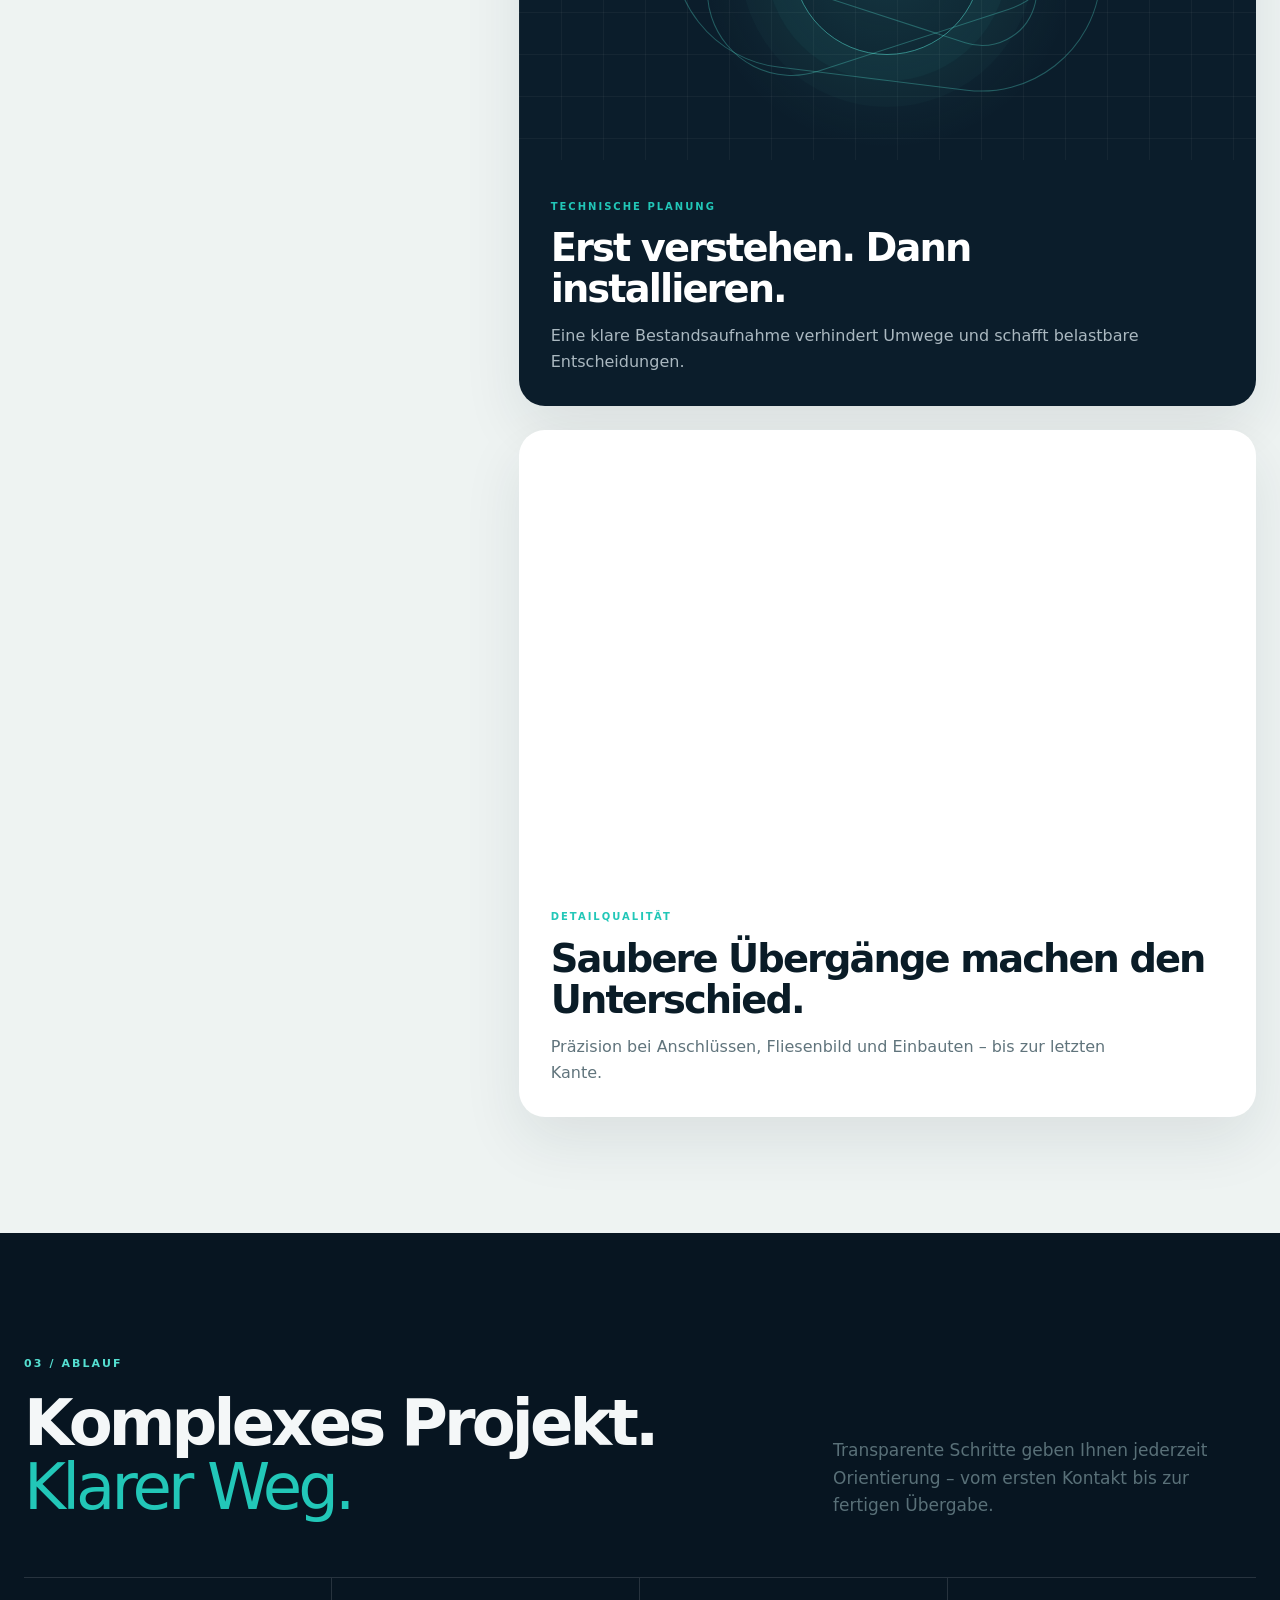
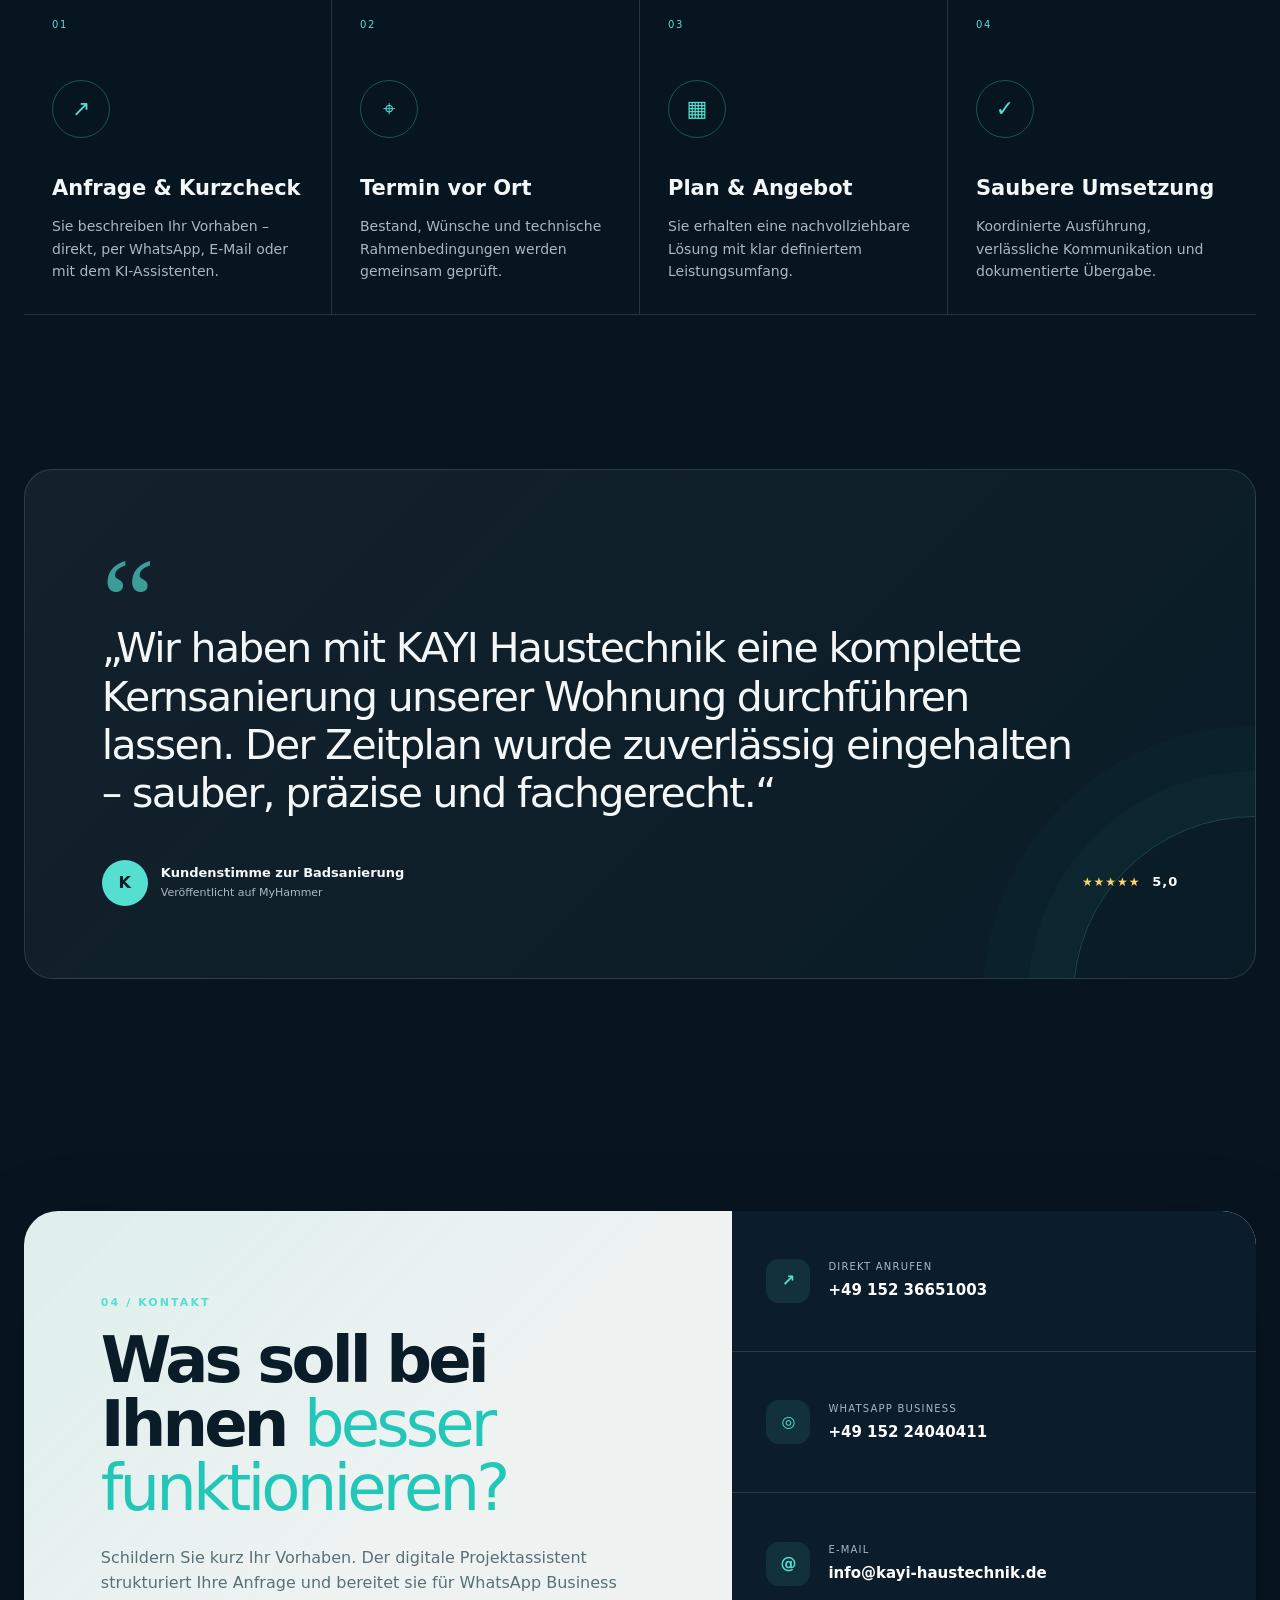
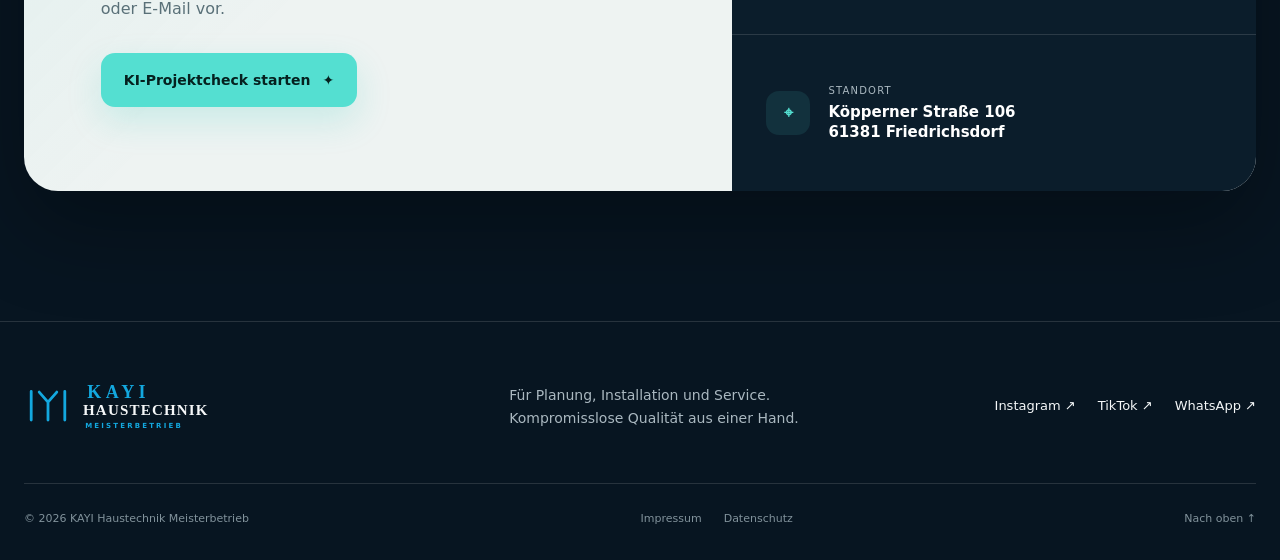
==== commit c5a050b4: "Apply client contact, branding, social and photo revisions" ====
--- a/index.html
+++ b/index.html
@@ -4,30 +4,35 @@
   <meta charset="UTF-8">
   <meta name="viewport" content="width=device-width, initial-scale=1.0">
   <meta name="theme-color" content="#071521">
-  <meta name="description" content="KAYI Haustechnik aus Friedrichsdorf: Heizung, Sanitär und komplette Badsanierungen – durchdacht geplant und sauber umgesetzt.">
+  <meta name="description" content="KAYI Haustechnik Meisterbetrieb aus Friedrichsdorf: Heizung, Sanitär und komplette Badsanierungen – durchdacht geplant und sauber umgesetzt.">
   <meta name="robots" content="index,follow,max-image-preview:large">
   <link rel="canonical" href="https://kayi-haustechnik.de/">
   <link rel="icon" href="/favicon.svg" type="image/svg+xml">
   <link rel="preconnect" href="https://images.unsplash.com">
-  <link rel="stylesheet" href="/styles.css?v=20260729-2">
-  <link rel="stylesheet" href="/overflow-fix-20260729.css?v=2">
-  <title>KAYI Haustechnik | Heizung, Sanitär & Badsanierung</title>
+  <link rel="stylesheet" href="/styles.css?v=20260730-1">
+  <link rel="stylesheet" href="/overflow-fix-20260729.css?v=3">
+  <link rel="stylesheet" href="/client-updates.css?v=20260730-1">
+  <title>KAYI Haustechnik Meisterbetrieb | Heizung, Sanitär & Badsanierung</title>
   <meta property="og:type" content="website">
-  <meta property="og:title" content="KAYI Haustechnik | Technik, die Zuhause besser macht">
+  <meta property="og:title" content="KAYI Haustechnik Meisterbetrieb | Technik, die Zuhause besser macht">
   <meta property="og:description" content="Planung, Installation und Service für Heizung, Sanitär und komplette Badsanierungen im Hochtaunuskreis.">
   <meta property="og:url" content="https://kayi-haustechnik.de/">
   <meta property="og:image" content="https://images.unsplash.com/photo-1620626011761-996317b8d101?auto=format&fit=crop&w=1600&q=88">
   <script type="application/ld+json">
   {
-    "@context": "https://schema.org",
-    "@type": ["HomeAndConstructionBusiness", "Plumber"],
-    "name": "KAYI Haustechnik",
-    "url": "https://kayi-haustechnik.de/",
-    "email": "info@kayi-haustechnik.de",
-    "telephone": "+49 152 36651003",
-    "address": {"@type":"PostalAddress","streetAddress":"Köpperner Straße 106","postalCode":"61381","addressLocality":"Friedrichsdorf","addressCountry":"DE"},
-    "areaServed": ["Hochtaunuskreis", "Friedrichsdorf", "Frankfurt am Main", "Rhein-Main-Gebiet"],
-    "knowsAbout": ["Heizung", "Sanitär", "Badsanierung", "Warmwasser", "Fliesenarbeiten"]
+    "@context":"https://schema.org",
+    "@type":["HomeAndConstructionBusiness","Plumber"],
+    "name":"KAYI Haustechnik Meisterbetrieb",
+    "url":"https://kayi-haustechnik.de/",
+    "email":"info@kayi-haustechnik.de",
+    "telephone":"+49 152 36651003",
+    "contactPoint":[
+      {"@type":"ContactPoint","telephone":"+49 152 36651003","contactType":"customer service","availableLanguage":["de"]},
+      {"@type":"ContactPoint","telephone":"+49 152 24040411","contactType":"WhatsApp Business","availableLanguage":["de"]}
+    ],
+    "address":{"@type":"PostalAddress","streetAddress":"Köpperner Straße 106","postalCode":"61381","addressLocality":"Friedrichsdorf","addressCountry":"DE"},
+    "areaServed":["Hochtaunuskreis","Friedrichsdorf","Frankfurt am Main","Rhein-Main-Gebiet"],
+    "knowsAbout":["Heizung","Sanitär","Badsanierung","Warmwasser","Fliesenarbeiten"]
   }
   </script>
 </head>
@@ -35,9 +40,9 @@
   <a class="skip-link" href="#main">Zum Inhalt springen</a>
   <div class="ambient ambient-one" aria-hidden="true"></div><div class="ambient ambient-two" aria-hidden="true"></div><div class="noise" aria-hidden="true"></div>
   <header class="site-header" id="top">
-    <div class="topline"><div class="container topline-inner"><span><i class="status-dot"></i> Friedrichsdorf · Hochtaunuskreis</span><div class="topline-links"><a href="tel:+4915236651003">0152 36651003</a><a href="mailto:info@kayi-haustechnik.de">info@kayi-haustechnik.de</a></div></div></div>
+    <div class="topline"><div class="container topline-inner"><span><i class="status-dot"></i> Friedrichsdorf · Hochtaunuskreis</span><div class="topline-links"><a href="tel:+4915236651003">+49 152 36651003</a><a class="business-number" href="https://wa.me/4915224040411" target="_blank" rel="noopener noreferrer">WhatsApp Business: +49 152 24040411</a><a class="email-top" href="mailto:info@kayi-haustechnik.de">info@kayi-haustechnik.de</a></div></div></div>
     <nav class="nav container" aria-label="Hauptnavigation">
-      <a class="brand" href="#top" aria-label="KAYI Haustechnik Startseite"><span class="brand-mark" aria-hidden="true"><svg viewBox="0 0 48 48"><path d="M9 34V18l15-9 15 9v16"></path><path d="M17 38V24l7-4 7 4v14"></path><path d="M8 38h32"></path></svg></span><span class="brand-copy"><strong>KAYI</strong><small>HAUSTECHNIK</small></span></a>
+      <a class="official-brand" href="#top" aria-label="KAYI Haustechnik Meisterbetrieb Startseite"><span class="official-logo-symbol" aria-hidden="true"><svg viewBox="0 0 120 100"><path d="M18 12v72M102 12v72M38 14l22 25 22-25M60 39v45"></path></svg></span><span class="official-logo-copy"><strong>KAYI</strong><b>HAUSTECHNIK</b><small>MEISTERBETRIEB</small></span></a>
       <button class="menu-toggle" type="button" aria-expanded="false" aria-controls="nav-menu" aria-label="Menü öffnen"><span></span><span></span></button>
       <div class="nav-menu" id="nav-menu"><a href="#leistungen">Leistungen</a><a href="#projekte">Qualität</a><a href="#ablauf">Ablauf</a><a href="#kontakt">Kontakt</a><button class="button button-small button-ghost js-open-assistant" type="button"><span class="spark-icon" aria-hidden="true">✦</span> KI-Assistent</button></div>
     </nav>
@@ -46,7 +51,7 @@
     <section class="hero section">
       <div class="container hero-grid">
         <div class="hero-copy reveal"><div class="eyebrow"><span>Planung · Installation · Service</span></div><h1>Technik, die Ihr Zuhause <em>spürbar besser</em> macht.</h1><p class="hero-lead">Heizung, Sanitär und komplette Badsanierungen aus einer Hand – präzise geplant, sauber umgesetzt und persönlich betreut.</p><div class="hero-actions"><button class="button button-primary js-open-assistant" type="button">Projekt in 60 Sekunden starten <svg viewBox="0 0 24 24" aria-hidden="true"><path d="m5 12h14M13 6l6 6-6 6"></path></svg></button><a class="button button-secondary" href="https://wa.me/4915236651003?text=Hallo%20KAYI%20Haustechnik%2C%20ich%20habe%20eine%20Anfrage." target="_blank" rel="noopener noreferrer">Direkt per WhatsApp</a></div><div class="hero-trust" aria-label="Vertrauensmerkmale"><a class="rating" href="https://www.my-hammer.de/auftragnehmer/kayi-haustechnik/bewertungen" target="_blank" rel="noopener noreferrer"><span class="stars" aria-label="4,9 von 5 Sternen">★★★★★</span><strong>4,9 / 5</strong><small>MyHammer</small></a><div class="trust-divider"></div><div class="trust-copy"><strong>Alles aus einer Hand</strong><small>Von der Idee bis zur Abnahme</small></div></div></div>
-        <div class="hero-visual reveal" data-delay="120"><div class="visual-frame"><div class="visual-image" role="img" aria-label="Modernes, hochwertig saniertes Badezimmer"></div><div class="visual-overlay"></div><div class="visual-grid" aria-hidden="true"></div><div class="project-chip chip-top"><span class="chip-icon warm" aria-hidden="true"><svg viewBox="0 0 24 24"><path d="M12 3v10M8 6h8M7 21h10M9 17h6"></path></svg></span><div><small>Komfort</small><strong>Wärme effizient geplant</strong></div></div><div class="project-chip chip-bottom"><span class="chip-icon water" aria-hidden="true"><svg viewBox="0 0 24 24"><path d="M12 3S6 10 6 15a6 6 0 0 0 12 0c0-5-6-12-6-12Z"></path></svg></span><div><small>Qualität</small><strong>Sanitär sauber umgesetzt</strong></div></div><div class="visual-caption"><span>01</span><p><strong>Bad neu gedacht.</strong><br>Funktion, Material und Licht als Einheit.</p></div></div><div class="orbit orbit-a" aria-hidden="true"></div><div class="orbit orbit-b" aria-hidden="true"></div></div>
+        <div class="hero-visual reveal" data-delay="120"><div class="visual-frame"><div class="visual-image" role="img" aria-label="Von KAYI Haustechnik gestaltetes modernes Badezimmer"></div><div class="visual-overlay"></div><div class="visual-grid" aria-hidden="true"></div><div class="project-chip chip-top"><span class="chip-icon warm" aria-hidden="true"><svg viewBox="0 0 24 24"><path d="M12 3v10M8 6h8M7 21h10M9 17h6"></path></svg></span><div><small>Komfort</small><strong>Wärme effizient geplant</strong></div></div><div class="project-chip chip-bottom"><span class="chip-icon water" aria-hidden="true"><svg viewBox="0 0 24 24"><path d="M12 3S6 10 6 15a6 6 0 0 0 12 0c0-5-6-12-6-12Z"></path></svg></span><div><small>Qualität</small><strong>Sanitär sauber umgesetzt</strong></div></div><div class="visual-caption"><span>01</span><p><strong>Bad neu gedacht.</strong><br>Funktion, Material und Licht als Einheit.</p></div></div><div class="orbit orbit-a" aria-hidden="true"></div><div class="orbit orbit-b" aria-hidden="true"></div></div>
       </div>
       <div class="container hero-strip reveal" data-delay="220"><span>HEIZUNG</span><i></i><span>SANITÄR</span><i></i><span>BADKONZEPTE</span><i></i><span>WARMWASSER</span><i></i><span>INNENAUSBAU</span></div>
     </section>
@@ -57,14 +62,19 @@
       <article class="service-card reveal" data-delay="150"><div class="service-number">04</div><span class="service-icon"><svg viewBox="0 0 24 24"><path d="M4 4h7v7H4zM13 4h7v7h-7zM4 13h7v7H4zM13 13h7v7h-7z"></path></svg></span><h3>Fliesen & Innenausbau</h3><p>Präzise Oberflächen und koordinierte Ausbauarbeiten für ein stimmiges Gesamtergebnis.</p><div class="service-tags"><span>Fliesen</span><span>Trockenbau</span><span>Finish</span></div></article>
     </div></div></section>
     <section class="section project-showcase" id="projekte"><div class="container showcase-grid"><div class="showcase-sticky reveal"><span class="section-index">02 / ANSPRUCH</span><h2>Nicht nur fertig.<br><span>Richtig gelöst.</span></h2><p>Gute Haustechnik sieht man nicht immer. Man merkt sie jeden Tag: durch Komfort, saubere Details und Abläufe, auf die Verlass ist.</p><a class="button button-secondary" href="#kontakt">Projekt besprechen</a></div><div class="showcase-cards"><article class="showcase-card reveal"><div class="showcase-image image-one" aria-hidden="true"></div><div class="showcase-copy"><span>BADKONZEPT</span><h3>Von der Kernsanierung zum ruhigen, funktionalen Raum.</h3><p>Leitungen, Abdichtung, Oberflächen und Montage greifen präzise ineinander.</p></div></article><article class="showcase-card showcase-dark reveal"><div class="system-visual" aria-hidden="true"><div class="system-ring"><span>98%</span><small>Systemklarheit</small></div><div class="pipe pipe-a"></div><div class="pipe pipe-b"></div><div class="pipe pipe-c"></div></div><div class="showcase-copy"><span>TECHNISCHE PLANUNG</span><h3>Erst verstehen. Dann installieren.</h3><p>Eine klare Bestandsaufnahme verhindert Umwege und schafft belastbare Entscheidungen.</p></div></article><article class="showcase-card reveal"><div class="showcase-image image-two" aria-hidden="true"></div><div class="showcase-copy"><span>DETAILQUALITÄT</span><h3>Saubere Übergänge machen den Unterschied.</h3><p>Präzision bei Anschlüssen, Fliesenbild und Einbauten – bis zur letzten Kante.</p></div></article></div></div></section>
-    <section class="section process" id="ablauf"><div class="container"><div class="section-heading reveal"><div><span class="section-index">03 / ABLAUF</span><h2>Komplexes Projekt.<br><span>Klarer Weg.</span></h2></div><p>Transparente Schritte geben Ihnen jederzeit Orientierung – vom ersten Kontakt bis zur fertigen Übergabe.</p></div><div class="process-grid"><article class="process-step reveal"><span>01</span><div class="process-icon">↗</div><h3>Anfrage & Kurzcheck</h3><p>Sie beschreiben Ihr Vorhaben – direkt, per WhatsApp oder mit dem KI-Assistenten.</p></article><article class="process-step reveal" data-delay="70"><span>02</span><div class="process-icon">⌖</div><h3>Termin vor Ort</h3><p>Bestand, Wünsche und technische Rahmenbedingungen werden gemeinsam geprüft.</p></article><article class="process-step reveal" data-delay="110"><span>03</span><div class="process-icon">▦</div><h3>Plan & Angebot</h3><p>Sie erhalten eine nachvollziehbare Lösung mit klar definiertem Leistungsumfang.</p></article><article class="process-step reveal" data-delay="150"><span>04</span><div class="process-icon">✓</div><h3>Saubere Umsetzung</h3><p>Koordinierte Ausführung, verlässliche Kommunikation und dokumentierte Übergabe.</p></article></div></div></section>
+    <section class="section process" id="ablauf"><div class="container"><div class="section-heading reveal"><div><span class="section-index">03 / ABLAUF</span><h2>Komplexes Projekt.<br><span>Klarer Weg.</span></h2></div><p>Transparente Schritte geben Ihnen jederzeit Orientierung – vom ersten Kontakt bis zur fertigen Übergabe.</p></div><div class="process-grid"><article class="process-step reveal"><span>01</span><div class="process-icon">↗</div><h3>Anfrage & Kurzcheck</h3><p>Sie beschreiben Ihr Vorhaben – direkt, per WhatsApp, E-Mail oder mit dem KI-Assistenten.</p></article><article class="process-step reveal" data-delay="70"><span>02</span><div class="process-icon">⌖</div><h3>Termin vor Ort</h3><p>Bestand, Wünsche und technische Rahmenbedingungen werden gemeinsam geprüft.</p></article><article class="process-step reveal" data-delay="110"><span>03</span><div class="process-icon">▦</div><h3>Plan & Angebot</h3><p>Sie erhalten eine nachvollziehbare Lösung mit klar definiertem Leistungsumfang.</p></article><article class="process-step reveal" data-delay="150"><span>04</span><div class="process-icon">✓</div><h3>Saubere Umsetzung</h3><p>Koordinierte Ausführung, verlässliche Kommunikation und dokumentierte Übergabe.</p></article></div></div></section>
     <section class="section proof"><div class="container proof-card reveal"><div class="quote-mark">“</div><blockquote>„Wir haben mit KAYI Haustechnik eine komplette Kernsanierung unserer Wohnung durchführen lassen. Der Zeitplan wurde zuverlässig eingehalten – sauber, präzise und fachgerecht.“</blockquote><div class="quote-meta"><div class="avatar">K</div><div><strong>Kundenstimme zur Badsanierung</strong><span>Veröffentlicht auf MyHammer</span></div><div class="quote-rating">★★★★★ <strong>5,0</strong></div></div></div></section>
-    <section class="section contact" id="kontakt"><div class="container contact-shell reveal"><div class="contact-copy"><span class="section-index">04 / KONTAKT</span><h2>Was soll bei Ihnen <span>besser funktionieren?</span></h2><p>Schildern Sie kurz Ihr Vorhaben. Der digitale Projektassistent strukturiert Ihre Anfrage und bereitet sie direkt für WhatsApp vor.</p><button class="button button-primary js-open-assistant" type="button">KI-Projektcheck starten <span>✦</span></button></div><div class="contact-panel"><a href="tel:+4915236651003"><span class="contact-symbol">↗</span><div><small>Direkt anrufen</small><strong>0152 36651003</strong></div></a><a href="https://wa.me/4915236651003?text=Hallo%20KAYI%20Haustechnik%2C%20ich%20möchte%20mein%20Projekt%20besprechen." target="_blank" rel="noopener noreferrer"><span class="contact-symbol">◎</span><div><small>WhatsApp</small><strong>Anfrage senden</strong></div></a><a href="mailto:info@kayi-haustechnik.de"><span class="contact-symbol">@</span><div><small>E-Mail</small><strong>info@kayi-haustechnik.de</strong></div></a><a href="https://maps.google.com/?q=Köpperner+Straße+106,+61381+Friedrichsdorf" target="_blank" rel="noopener noreferrer"><span class="contact-symbol">⌖</span><div><small>Standort</small><strong>Köpperner Straße 106</strong></div></a></div></div></section>
+    <section class="section contact" id="kontakt"><div class="container contact-shell reveal"><div class="contact-copy"><span class="section-index">04 / KONTAKT</span><h2>Was soll bei Ihnen <span>besser funktionieren?</span></h2><p>Schildern Sie kurz Ihr Vorhaben. Der digitale Projektassistent strukturiert Ihre Anfrage und bereitet sie für WhatsApp Business oder E-Mail vor.</p><button class="button button-primary js-open-assistant" type="button">KI-Projektcheck starten <span>✦</span></button></div><div class="contact-panel"><a href="tel:+4915236651003"><span class="contact-symbol">↗</span><div><small>Direkt anrufen</small><strong>+49 152 36651003</strong></div></a><a href="https://wa.me/4915224040411?text=Hallo%20KAYI%20Haustechnik%2C%20ich%20möchte%20mein%20Projekt%20besprechen." target="_blank" rel="noopener noreferrer"><span class="contact-symbol">◎</span><div><small>WhatsApp Business</small><strong>+49 152 24040411</strong></div></a><a href="mailto:info@kayi-haustechnik.de"><span class="contact-symbol">@</span><div><small>E-Mail</small><strong>info@kayi-haustechnik.de</strong></div></a><a class="address-line" href="https://maps.google.com/?q=Köpperner+Straße+106,+61381+Friedrichsdorf" target="_blank" rel="noopener noreferrer"><span class="contact-symbol">⌖</span><div><small>Standort</small><strong>Köpperner Straße 106<br>61381 Friedrichsdorf</strong></div></a></div></div></section>
   </main>
-  <footer class="footer"><div class="container footer-top"><a class="brand footer-brand" href="#top"><span class="brand-mark" aria-hidden="true"><svg viewBox="0 0 48 48"><path d="M9 34V18l15-9 15 9v16"></path><path d="M17 38V24l7-4 7 4v14"></path><path d="M8 38h32"></path></svg></span><span class="brand-copy"><strong>KAYI</strong><small>HAUSTECHNIK</small></span></a><p>Für Planung, Installation und Service.<br>Kompromisslose Qualität aus einer Hand.</p><div class="footer-socials"><a href="https://www.instagram.com/kayi_haustechnik/" target="_blank" rel="noopener noreferrer">Instagram ↗</a><a href="https://wa.me/4915236651003" target="_blank" rel="noopener noreferrer">WhatsApp ↗</a></div></div><div class="container footer-bottom"><span>© <span id="year"></span> KAYI Haustechnik</span><div><a href="/impressum.html">Impressum</a><a href="/datenschutz.html">Datenschutz</a></div><a href="#top">Nach oben ↑</a></div></footer>
-  <div class="floating-actions" aria-label="Schnellkontakt"><a class="float-button float-instagram" href="https://www.instagram.com/kayi_haustechnik/" target="_blank" rel="noopener noreferrer" aria-label="Instagram öffnen"><svg viewBox="0 0 24 24" aria-hidden="true"><rect x="3" y="3" width="18" height="18" rx="5"></rect><circle cx="12" cy="12" r="4"></circle><circle cx="17.5" cy="6.5" r="1" class="fill"></circle></svg></a><a class="float-button float-whatsapp" href="https://wa.me/4915236651003?text=Hallo%20KAYI%20Haustechnik%2C%20ich%20habe%20eine%20Anfrage." target="_blank" rel="noopener noreferrer" aria-label="WhatsApp Chat öffnen"><svg viewBox="0 0 24 24" aria-hidden="true"><path d="M20.5 11.7a8.4 8.4 0 0 1-12.4 7.4L3 20.5l1.4-4.9A8.4 8.4 0 1 1 20.5 11.7Z"></path><path d="M8.2 7.8c.2-.4.4-.4.7-.4h.5c.2 0 .4.1.5.4l.7 1.7c.1.3.1.5-.1.7l-.6.7c-.2.2-.2.4-.1.6.5 1 1.3 1.8 2.3 2.3.2.1.4.1.6-.1l.8-.9c.2-.2.4-.3.7-.2l1.8.8c.3.1.4.3.4.5 0 .3-.1 1.3-.6 1.8-.5.6-1.3.9-2.1.8-1.1-.1-2.8-.6-4.7-2.3-2.3-2-3-4.2-3.1-5 0-.5.1-1 .3-1.4Z"></path></svg></a><button class="float-button float-ai js-open-assistant" type="button" aria-label="KI-Assistent öffnen"><span>✦</span></button></div>
-  <div class="mobile-bar"><a href="tel:+4915236651003">Anrufen</a><button class="js-open-assistant" type="button">Projektcheck ✦</button><a href="https://wa.me/4915236651003" target="_blank" rel="noopener noreferrer">WhatsApp</a></div>
-  <dialog class="assistant-dialog" id="assistant-dialog"><div class="assistant-shell"><header class="assistant-header"><div class="assistant-title"><span class="assistant-logo">✦</span><div><strong>KAYI KI-Assistent</strong><small>Digitaler Projektcheck · ca. 60 Sekunden</small></div></div><button class="assistant-close" type="button" aria-label="Assistent schließen">×</button></header><div class="assistant-progress"><span id="assistant-progress"></span></div><div class="assistant-body" id="assistant-body"></div><footer class="assistant-footer"><button class="assistant-back" id="assistant-back" type="button">Zurück</button><span>Ihre Angaben bleiben auf diesem Gerät, bis Sie sie per WhatsApp senden.</span></footer></div></dialog>
-  <script type="module" src="/main.js?v=20260729-2"></script>
+  <footer class="footer"><div class="container footer-top"><a class="official-brand" href="#top"><span class="official-logo-symbol" aria-hidden="true"><svg viewBox="0 0 120 100"><path d="M18 12v72M102 12v72M38 14l22 25 22-25M60 39v45"></path></svg></span><span class="official-logo-copy"><strong>KAYI</strong><b>HAUSTECHNIK</b><small>MEISTERBETRIEB</small></span></a><p>Für Planung, Installation und Service.<br>Kompromisslose Qualität aus einer Hand.</p><div class="footer-socials"><button type="button" class="social-pending js-social-placeholder" data-network="Instagram">Instagram ↗</button><button type="button" class="social-pending js-social-placeholder" data-network="TikTok">TikTok ↗</button><a href="https://wa.me/4915224040411" target="_blank" rel="noopener noreferrer">WhatsApp ↗</a></div></div><div class="container footer-bottom"><span>© <span id="year"></span> KAYI Haustechnik Meisterbetrieb</span><div><a href="/impressum.html">Impressum</a><a href="/datenschutz.html">Datenschutz</a></div><a href="#top">Nach oben ↑</a></div></footer>
+  <div class="floating-actions" aria-label="Schnellkontakt"><button class="float-button social-floating instagram js-social-placeholder" data-network="Instagram" type="button" aria-label="Instagram-Link ergänzen"><svg viewBox="0 0 24 24" aria-hidden="true"><rect x="3" y="3" width="18" height="18" rx="5"></rect><circle cx="12" cy="12" r="4"></circle><circle cx="17.5" cy="6.5" r="1" class="fill"></circle></svg></button><button class="float-button social-floating tiktok js-social-placeholder" data-network="TikTok" type="button" aria-label="TikTok-Link ergänzen"><span aria-hidden="true">♪</span></button><a class="float-button float-whatsapp" href="https://wa.me/4915224040411?text=Hallo%20KAYI%20Haustechnik%2C%20ich%20habe%20eine%20Anfrage." target="_blank" rel="noopener noreferrer" aria-label="WhatsApp Business Chat öffnen"><svg viewBox="0 0 24 24" aria-hidden="true"><path d="M20.5 11.7a8.4 8.4 0 0 1-12.4 7.4L3 20.5l1.4-4.9A8.4 8.4 0 1 1 20.5 11.7Z"></path><path d="M8.2 7.8c.2-.4.4-.4.7-.4h.5c.2 0 .4.1.5.4l.7 1.7c.1.3.1.5-.1.7l-.6.7c-.2.2-.2.4-.1.6.5 1 1.3 1.8 2.3 2.3.2.1.4.1.6-.1l.8-.9c.2-.2.4-.3.7-.2l1.8.8c.3.1.4.3.4.5 0 .3-.1 1.3-.6 1.8-.5.6-1.3.9-2.1.8-1.1-.1-2.8-.6-4.7-2.3-2.3-2-3-4.2-3.1-5 0-.5.1-1 .3-1.4Z"></path></svg></a><button class="float-button float-ai js-open-assistant" type="button" aria-label="KI-Assistent öffnen"><span>✦</span></button></div>
+  <div class="mobile-bar"><a href="tel:+4915236651003">Anrufen</a><button class="js-open-assistant" type="button">Projektcheck ✦</button><a href="https://wa.me/4915224040411" target="_blank" rel="noopener noreferrer">WhatsApp</a></div>
+  <dialog class="assistant-dialog" id="assistant-dialog"><div class="assistant-shell"><header class="assistant-header"><div class="assistant-title"><span class="assistant-logo">✦</span><div><strong>KAYI KI-Assistent</strong><small>Digitaler Projektcheck · ca. 60 Sekunden</small></div></div><button class="assistant-close" type="button" aria-label="Assistent schließen">×</button></header><div class="assistant-progress"><span id="assistant-progress"></span></div><div class="assistant-body" id="assistant-body"></div><footer class="assistant-footer"><button class="assistant-back" id="assistant-back" type="button">Zurück</button><span>Ihre Angaben bleiben auf diesem Gerät, bis Sie WhatsApp oder E-Mail öffnen.</span></footer></div></dialog>
+  <div class="social-toast" id="social-toast" role="status" aria-live="polite"></div>
+  <script src="/assets/photo1-1.js?v=1"></script>
+  <script src="/assets/photo1-2.js?v=1"></script>
+  <script src="/assets/photo2-1.js?v=1"></script>
+  <script src="/assets/photo2-2.js?v=1"></script>
+  <script type="module" src="/main.js?v=20260730-1"></script>
 </body>
 </html>
--- a/client-updates.css
+++ b/client-updates.css
@@ -0,0 +1 @@
+html,body{width:100%;max-width:100%;overflow-x:hidden!important;overflow-x:clip!important}body{position:relative}*,*::before,*::after{min-width:0}.official-brand{display:inline-flex;align-items:center;gap:11px;flex:0 0 auto}.official-logo-symbol{width:48px;height:45px;color:#13a8df;flex:0 0 auto}.official-logo-symbol svg{width:100%;height:100%;stroke:currentColor;stroke-width:7;fill:none;stroke-linecap:round;stroke-linejoin:round}.official-logo-copy{display:flex;flex-direction:column;line-height:.92}.official-logo-copy strong{font-family:Georgia,"Times New Roman",serif;color:#13a8df;font-size:18px;font-weight:600;letter-spacing:.24em;padding-left:.24em}.official-logo-copy b{color:#f5f7f8;font-family:Georgia,"Times New Roman",serif;font-size:15px;font-weight:600;letter-spacing:.08em;margin-top:4px}.official-logo-copy small{color:#13a8df;font-size:7px;font-weight:800;letter-spacing:.31em;margin-top:5px;padding-left:.31em}.footer .official-logo-copy b{color:#f5f7f8}.topline-links{align-items:center}.topline-links a{white-space:nowrap}.topline-links .business-number{color:#8fece3}.visual-image{background-image:var(--kayi-photo-2,url("https://images.unsplash.com/photo-1620626011761-996317b8d101?auto=format&fit=crop&w=1400&q=88"))!important;background-position:center!important}.media-bath{background-image:var(--kayi-photo-1,url("https://images.unsplash.com/photo-1600566753190-17f0baa2a6c3?auto=format&fit=crop&w=1200&q=86"))!important;background-position:center!important}.image-one{background-image:var(--kayi-photo-1,url("https://images.unsplash.com/photo-1552321554-5fefe8c9ef14?auto=format&fit=crop&w=1400&q=86"))!important;background-position:center!important}.image-two{background-image:var(--kayi-photo-2,url("https://images.unsplash.com/photo-1584622650111-993a426fbf0a?auto=format&fit=crop&w=1400&q=86"))!important;background-position:center!important}.lead-actions{display:grid;grid-template-columns:1fr 1fr;gap:10px;margin-top:22px}.lead-actions .button{width:100%;margin:0}.button-mail{background:rgba(255,255,255,.045);border-color:rgba(255,255,255,.16);color:#fff}.button-mail:hover{border-color:rgba(84,223,209,.55);background:rgba(84,223,209,.08)}.footer-socials{align-items:center;flex-wrap:wrap}.social-pending{appearance:none;border:0;background:transparent;color:inherit;padding:0;font:inherit;cursor:pointer}.social-pending:hover{color:var(--cyan)}.social-toast{position:fixed;left:50%;bottom:88px;z-index:1000;max-width:calc(100% - 30px);transform:translate(-50%,18px);padding:11px 16px;border:1px solid rgba(255,255,255,.15);border-radius:12px;background:rgba(7,21,33,.94);color:#fff;box-shadow:0 18px 48px rgba(0,0,0,.35);font-size:12px;opacity:0;pointer-events:none;transition:.25s ease}.social-toast.show{opacity:1;transform:translate(-50%,0)}.contact-panel strong{overflow-wrap:anywhere}.assistant-dialog,.assistant-shell,.assistant-header,.assistant-body,.assistant-footer,.assistant-options,.assistant-option,.assistant-field,.assistant-summary{max-width:100%}.assistant-body{overflow-x:hidden}.mobile-bar>*{min-width:0}.mobile-bar a,.mobile-bar button{overflow:hidden;text-overflow:ellipsis;white-space:nowrap}.social-floating{color:#d4dce0}.social-floating.tiktok{color:#fff}.social-floating.instagram{color:#ffb0d3}.social-floating svg{width:21px}.contact-panel .address-line strong{line-height:1.35}.assistant-contact-note{margin-top:12px!important;font-size:11px;color:#8ea0aa!important}.assistant-summary div{align-items:start}.assistant-summary strong{overflow-wrap:anywhere}@media(max-width:1050px){.topline-links .email-top{display:none}}@media(max-width:800px){:root{--container:calc(100% - 30px)}.container{width:calc(100% - 30px)!important;max-width:680px}.mobile-bar{left:10px!important;right:10px!important;width:auto!important;max-width:none!important;grid-template-columns:minmax(0,1fr) minmax(0,1.25fr) minmax(0,1fr)!important;overflow:hidden}.hero,.intro,.project-showcase,.process,.proof,.contact,.footer,.site-header{overflow-x:hidden;overflow-x:clip}.hero-visual,.visual-frame,.contact-shell{max-width:100%}.orbit{display:none}.project-chip{max-width:calc(100% - 16px)}.topline-links .business-number{display:none}.official-logo-symbol{width:40px;height:37px}.official-logo-copy strong{font-size:15px}.official-logo-copy b{font-size:12px}.official-logo-copy small{font-size:6px}.assistant-dialog{width:auto!important;max-width:none!important;left:7px!important;right:7px!important;margin:auto!important}.assistant-shell{width:100%!important}.lead-actions{grid-template-columns:1fr}.footer-socials{gap:16px}}@media(max-width:430px){.official-brand{gap:7px}.official-logo-symbol{width:35px;height:33px}.official-logo-copy strong{font-size:13px}.official-logo-copy b{font-size:10px}.official-logo-copy small{font-size:5px}.topline-inner>span{max-width:54%;overflow:hidden;text-overflow:ellipsis;white-space:nowrap}.topline-links{gap:8px}.topline-links a{font-size:9px}.assistant-header{padding:18px 16px}.assistant-title strong{font-size:13px}.assistant-title small{font-size:9px}.assistant-footer{padding:14px 16px}.assistant-footer>span{max-width:78%}}
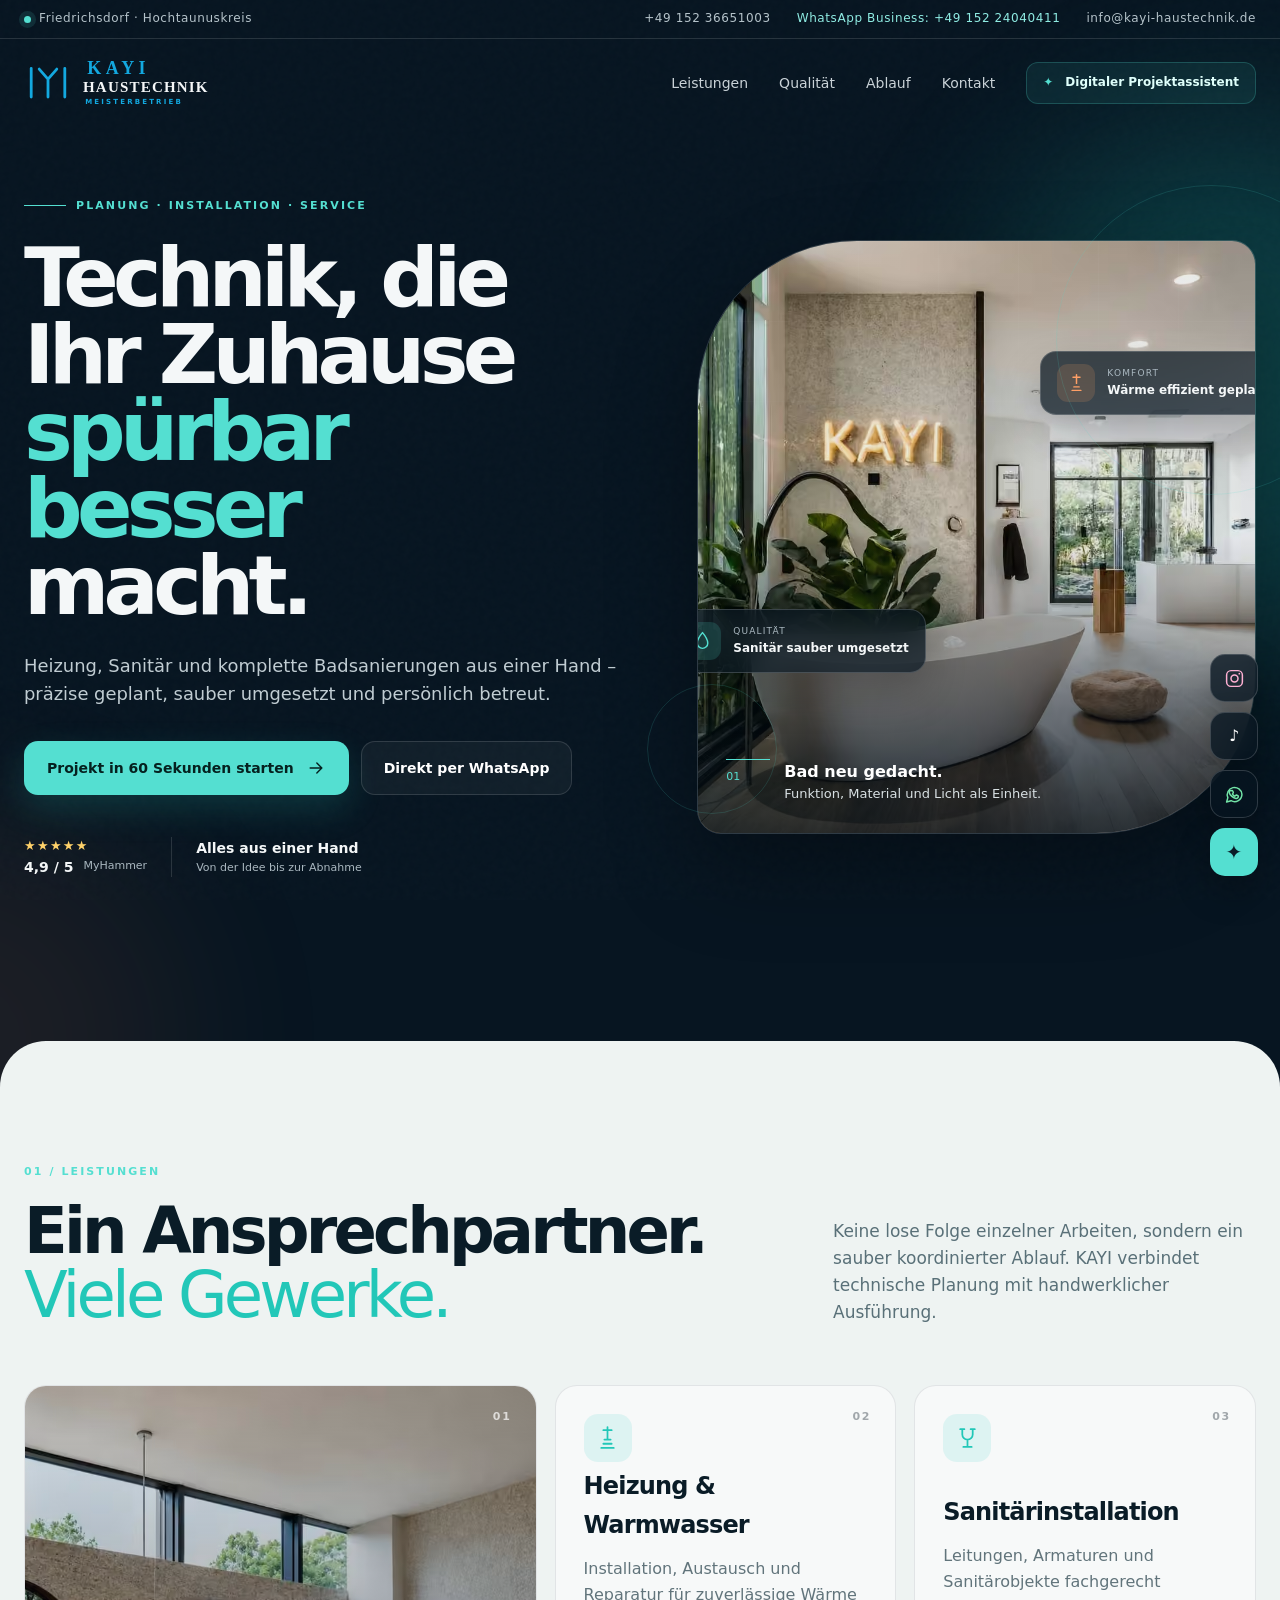
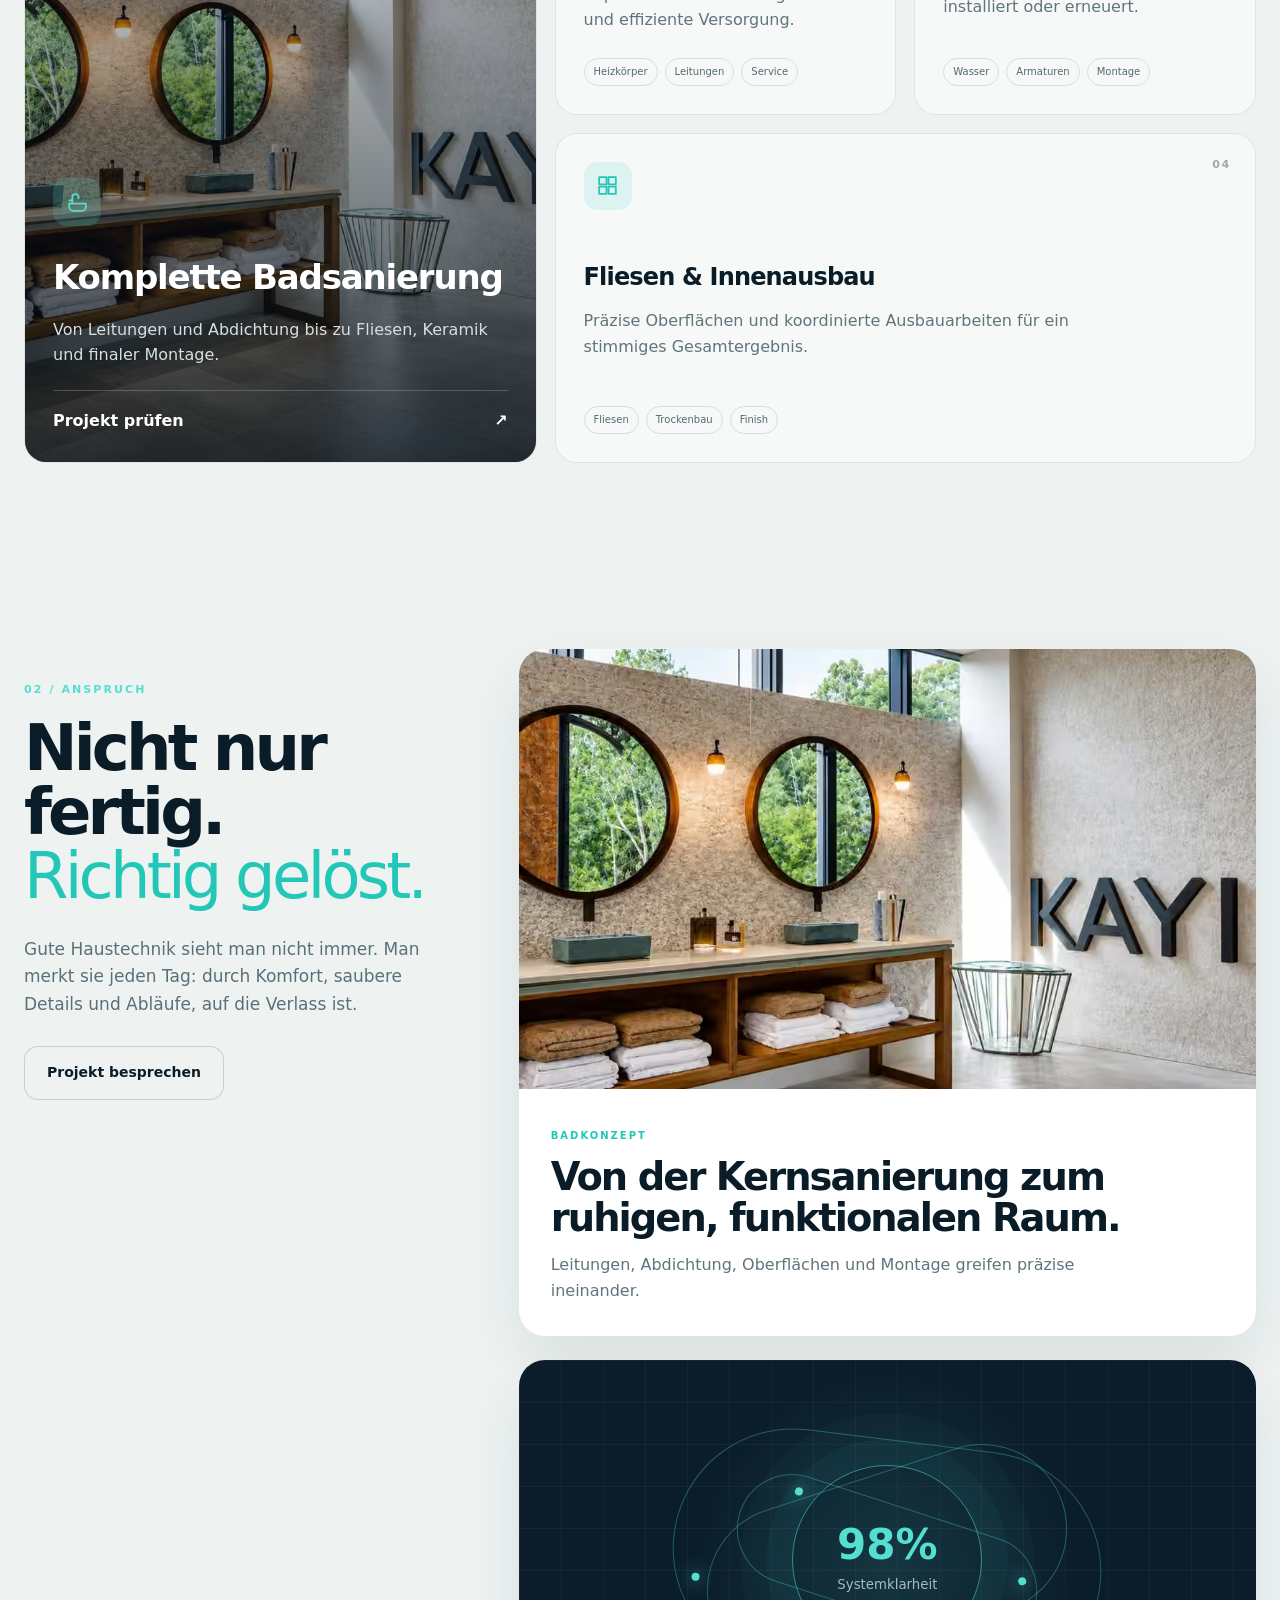
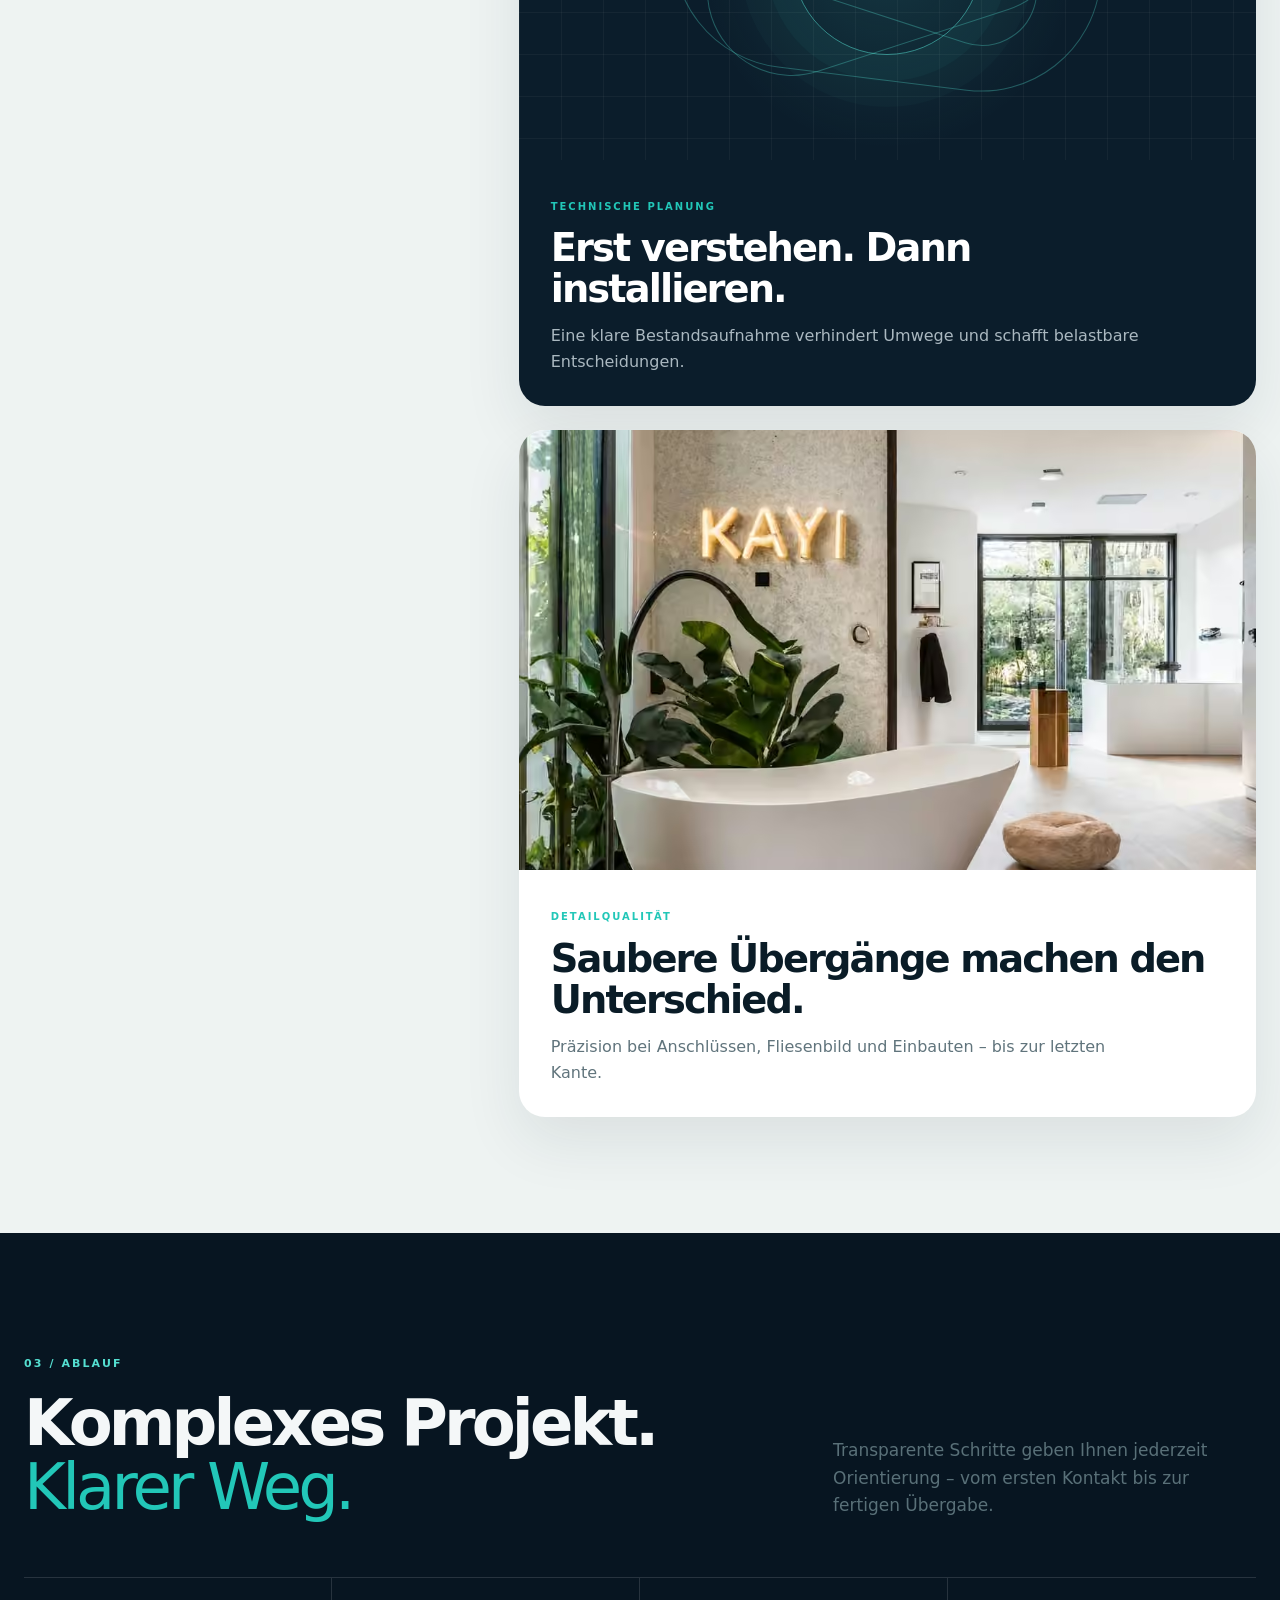
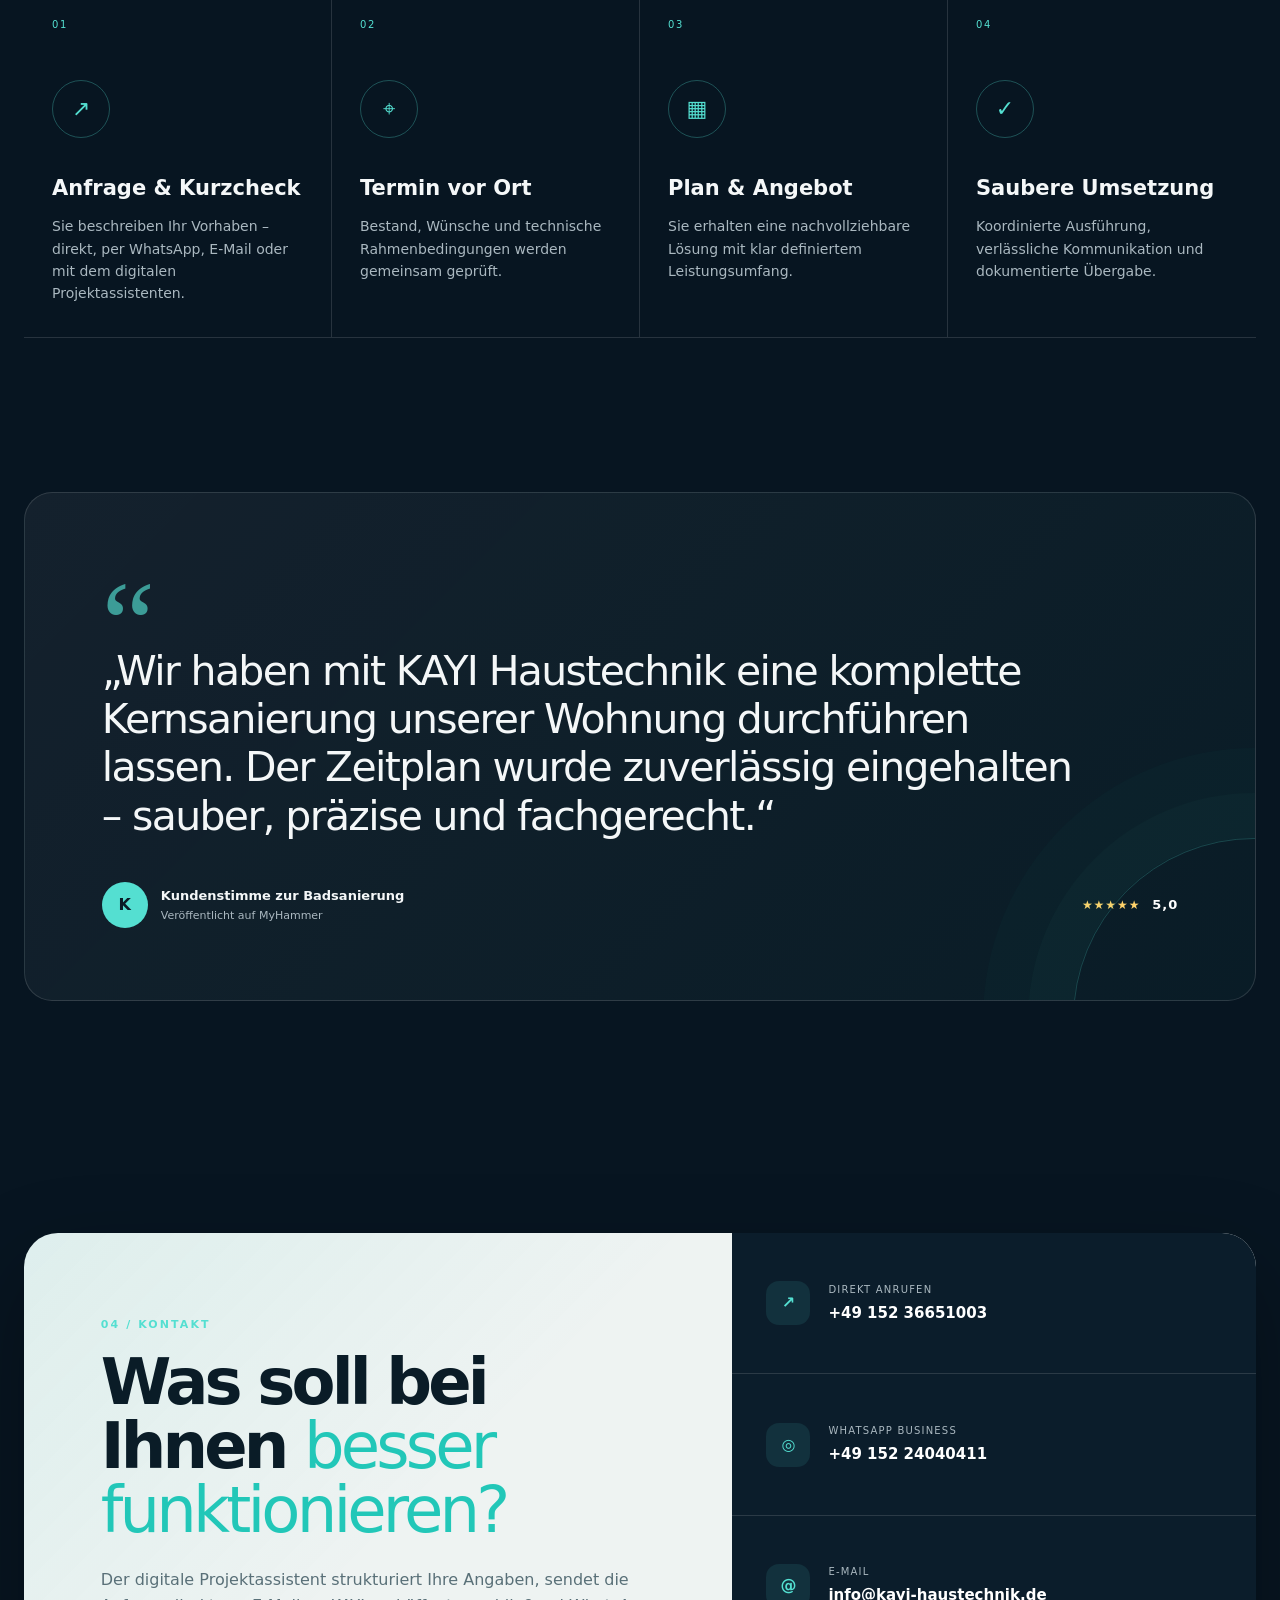
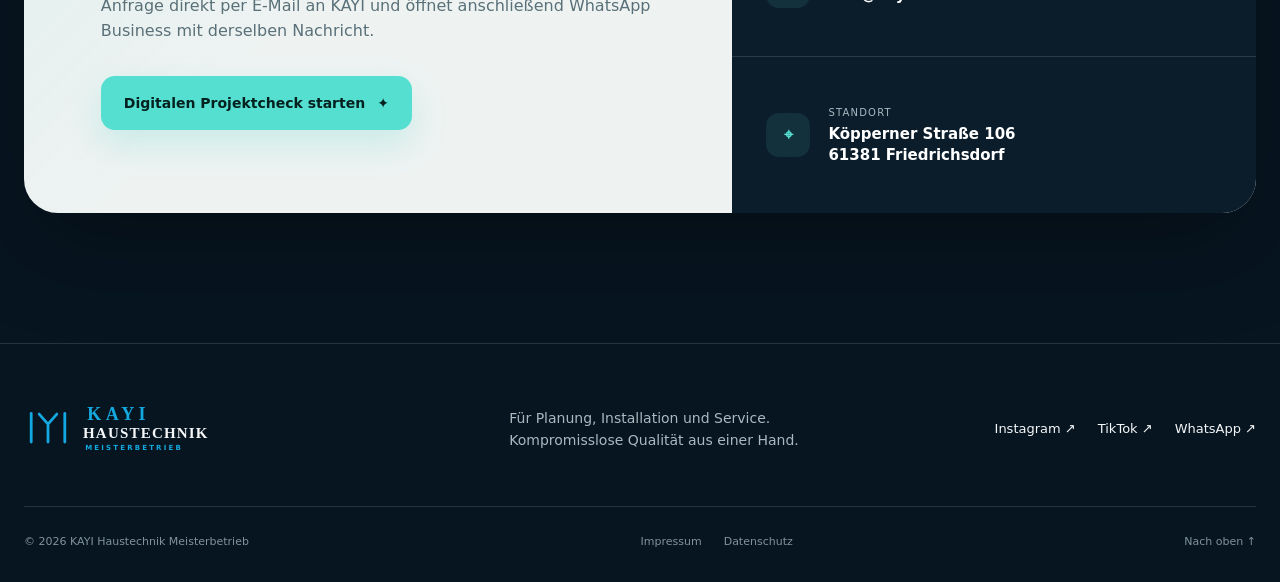
==== commit 065d8217: "Rename project assistant and enable real lead delivery" ====
--- a/index.html
+++ b/index.html
@@ -12,12 +12,13 @@
   <link rel="stylesheet" href="/styles.css?v=20260730-1">
   <link rel="stylesheet" href="/overflow-fix-20260729.css?v=3">
   <link rel="stylesheet" href="/client-updates.css?v=20260730-1">
+  <link rel="stylesheet" href="/lead-enhancements.css?v=20260730-1">
   <title>KAYI Haustechnik Meisterbetrieb | Heizung, Sanitär & Badsanierung</title>
   <meta property="og:type" content="website">
   <meta property="og:title" content="KAYI Haustechnik Meisterbetrieb | Technik, die Zuhause besser macht">
   <meta property="og:description" content="Planung, Installation und Service für Heizung, Sanitär und komplette Badsanierungen im Hochtaunuskreis.">
   <meta property="og:url" content="https://kayi-haustechnik.de/">
-  <meta property="og:image" content="https://images.unsplash.com/photo-1620626011761-996317b8d101?auto=format&fit=crop&w=1600&q=88">
+  <meta property="og:image" content="https://kayi-haustechnik.de/assets/kayi-bad-bathtub.avif">
   <script type="application/ld+json">
   {
     "@context":"https://schema.org",
@@ -44,7 +45,7 @@
     <nav class="nav container" aria-label="Hauptnavigation">
       <a class="official-brand" href="#top" aria-label="KAYI Haustechnik Meisterbetrieb Startseite"><span class="official-logo-symbol" aria-hidden="true"><svg viewBox="0 0 120 100"><path d="M18 12v72M102 12v72M38 14l22 25 22-25M60 39v45"></path></svg></span><span class="official-logo-copy"><strong>KAYI</strong><b>HAUSTECHNIK</b><small>MEISTERBETRIEB</small></span></a>
       <button class="menu-toggle" type="button" aria-expanded="false" aria-controls="nav-menu" aria-label="Menü öffnen"><span></span><span></span></button>
-      <div class="nav-menu" id="nav-menu"><a href="#leistungen">Leistungen</a><a href="#projekte">Qualität</a><a href="#ablauf">Ablauf</a><a href="#kontakt">Kontakt</a><button class="button button-small button-ghost js-open-assistant" type="button"><span class="spark-icon" aria-hidden="true">✦</span> KI-Assistent</button></div>
+      <div class="nav-menu" id="nav-menu"><a href="#leistungen">Leistungen</a><a href="#projekte">Qualität</a><a href="#ablauf">Ablauf</a><a href="#kontakt">Kontakt</a><button class="button button-small button-ghost js-open-assistant" type="button"><span class="spark-icon" aria-hidden="true">✦</span> Digitaler Projektassistent</button></div>
     </nav>
   </header>
   <main id="main">
@@ -62,19 +63,19 @@
       <article class="service-card reveal" data-delay="150"><div class="service-number">04</div><span class="service-icon"><svg viewBox="0 0 24 24"><path d="M4 4h7v7H4zM13 4h7v7h-7zM4 13h7v7H4zM13 13h7v7h-7z"></path></svg></span><h3>Fliesen & Innenausbau</h3><p>Präzise Oberflächen und koordinierte Ausbauarbeiten für ein stimmiges Gesamtergebnis.</p><div class="service-tags"><span>Fliesen</span><span>Trockenbau</span><span>Finish</span></div></article>
     </div></div></section>
     <section class="section project-showcase" id="projekte"><div class="container showcase-grid"><div class="showcase-sticky reveal"><span class="section-index">02 / ANSPRUCH</span><h2>Nicht nur fertig.<br><span>Richtig gelöst.</span></h2><p>Gute Haustechnik sieht man nicht immer. Man merkt sie jeden Tag: durch Komfort, saubere Details und Abläufe, auf die Verlass ist.</p><a class="button button-secondary" href="#kontakt">Projekt besprechen</a></div><div class="showcase-cards"><article class="showcase-card reveal"><div class="showcase-image image-one" aria-hidden="true"></div><div class="showcase-copy"><span>BADKONZEPT</span><h3>Von der Kernsanierung zum ruhigen, funktionalen Raum.</h3><p>Leitungen, Abdichtung, Oberflächen und Montage greifen präzise ineinander.</p></div></article><article class="showcase-card showcase-dark reveal"><div class="system-visual" aria-hidden="true"><div class="system-ring"><span>98%</span><small>Systemklarheit</small></div><div class="pipe pipe-a"></div><div class="pipe pipe-b"></div><div class="pipe pipe-c"></div></div><div class="showcase-copy"><span>TECHNISCHE PLANUNG</span><h3>Erst verstehen. Dann installieren.</h3><p>Eine klare Bestandsaufnahme verhindert Umwege und schafft belastbare Entscheidungen.</p></div></article><article class="showcase-card reveal"><div class="showcase-image image-two" aria-hidden="true"></div><div class="showcase-copy"><span>DETAILQUALITÄT</span><h3>Saubere Übergänge machen den Unterschied.</h3><p>Präzision bei Anschlüssen, Fliesenbild und Einbauten – bis zur letzten Kante.</p></div></article></div></div></section>
-    <section class="section process" id="ablauf"><div class="container"><div class="section-heading reveal"><div><span class="section-index">03 / ABLAUF</span><h2>Komplexes Projekt.<br><span>Klarer Weg.</span></h2></div><p>Transparente Schritte geben Ihnen jederzeit Orientierung – vom ersten Kontakt bis zur fertigen Übergabe.</p></div><div class="process-grid"><article class="process-step reveal"><span>01</span><div class="process-icon">↗</div><h3>Anfrage & Kurzcheck</h3><p>Sie beschreiben Ihr Vorhaben – direkt, per WhatsApp, E-Mail oder mit dem KI-Assistenten.</p></article><article class="process-step reveal" data-delay="70"><span>02</span><div class="process-icon">⌖</div><h3>Termin vor Ort</h3><p>Bestand, Wünsche und technische Rahmenbedingungen werden gemeinsam geprüft.</p></article><article class="process-step reveal" data-delay="110"><span>03</span><div class="process-icon">▦</div><h3>Plan & Angebot</h3><p>Sie erhalten eine nachvollziehbare Lösung mit klar definiertem Leistungsumfang.</p></article><article class="process-step reveal" data-delay="150"><span>04</span><div class="process-icon">✓</div><h3>Saubere Umsetzung</h3><p>Koordinierte Ausführung, verlässliche Kommunikation und dokumentierte Übergabe.</p></article></div></div></section>
+    <section class="section process" id="ablauf"><div class="container"><div class="section-heading reveal"><div><span class="section-index">03 / ABLAUF</span><h2>Komplexes Projekt.<br><span>Klarer Weg.</span></h2></div><p>Transparente Schritte geben Ihnen jederzeit Orientierung – vom ersten Kontakt bis zur fertigen Übergabe.</p></div><div class="process-grid"><article class="process-step reveal"><span>01</span><div class="process-icon">↗</div><h3>Anfrage & Kurzcheck</h3><p>Sie beschreiben Ihr Vorhaben – direkt, per WhatsApp, E-Mail oder mit dem digitalen Projektassistenten.</p></article><article class="process-step reveal" data-delay="70"><span>02</span><div class="process-icon">⌖</div><h3>Termin vor Ort</h3><p>Bestand, Wünsche und technische Rahmenbedingungen werden gemeinsam geprüft.</p></article><article class="process-step reveal" data-delay="110"><span>03</span><div class="process-icon">▦</div><h3>Plan & Angebot</h3><p>Sie erhalten eine nachvollziehbare Lösung mit klar definiertem Leistungsumfang.</p></article><article class="process-step reveal" data-delay="150"><span>04</span><div class="process-icon">✓</div><h3>Saubere Umsetzung</h3><p>Koordinierte Ausführung, verlässliche Kommunikation und dokumentierte Übergabe.</p></article></div></div></section>
     <section class="section proof"><div class="container proof-card reveal"><div class="quote-mark">“</div><blockquote>„Wir haben mit KAYI Haustechnik eine komplette Kernsanierung unserer Wohnung durchführen lassen. Der Zeitplan wurde zuverlässig eingehalten – sauber, präzise und fachgerecht.“</blockquote><div class="quote-meta"><div class="avatar">K</div><div><strong>Kundenstimme zur Badsanierung</strong><span>Veröffentlicht auf MyHammer</span></div><div class="quote-rating">★★★★★ <strong>5,0</strong></div></div></div></section>
-    <section class="section contact" id="kontakt"><div class="container contact-shell reveal"><div class="contact-copy"><span class="section-index">04 / KONTAKT</span><h2>Was soll bei Ihnen <span>besser funktionieren?</span></h2><p>Schildern Sie kurz Ihr Vorhaben. Der digitale Projektassistent strukturiert Ihre Anfrage und bereitet sie für WhatsApp Business oder E-Mail vor.</p><button class="button button-primary js-open-assistant" type="button">KI-Projektcheck starten <span>✦</span></button></div><div class="contact-panel"><a href="tel:+4915236651003"><span class="contact-symbol">↗</span><div><small>Direkt anrufen</small><strong>+49 152 36651003</strong></div></a><a href="https://wa.me/4915224040411?text=Hallo%20KAYI%20Haustechnik%2C%20ich%20möchte%20mein%20Projekt%20besprechen." target="_blank" rel="noopener noreferrer"><span class="contact-symbol">◎</span><div><small>WhatsApp Business</small><strong>+49 152 24040411</strong></div></a><a href="mailto:info@kayi-haustechnik.de"><span class="contact-symbol">@</span><div><small>E-Mail</small><strong>info@kayi-haustechnik.de</strong></div></a><a class="address-line" href="https://maps.google.com/?q=Köpperner+Straße+106,+61381+Friedrichsdorf" target="_blank" rel="noopener noreferrer"><span class="contact-symbol">⌖</span><div><small>Standort</small><strong>Köpperner Straße 106<br>61381 Friedrichsdorf</strong></div></a></div></div></section>
+    <section class="section contact" id="kontakt"><div class="container contact-shell reveal"><div class="contact-copy"><span class="section-index">04 / KONTAKT</span><h2>Was soll bei Ihnen <span>besser funktionieren?</span></h2><p>Der digitale Projektassistent strukturiert Ihre Angaben, sendet die Anfrage direkt per E-Mail an KAYI und öffnet anschließend WhatsApp Business mit derselben Nachricht.</p><button class="button button-primary js-open-assistant" type="button">Digitalen Projektcheck starten <span>✦</span></button></div><div class="contact-panel"><a href="tel:+4915236651003"><span class="contact-symbol">↗</span><div><small>Direkt anrufen</small><strong>+49 152 36651003</strong></div></a><a href="https://wa.me/4915224040411?text=Hallo%20KAYI%20Haustechnik%2C%20ich%20möchte%20mein%20Projekt%20besprechen." target="_blank" rel="noopener noreferrer"><span class="contact-symbol">◎</span><div><small>WhatsApp Business</small><strong>+49 152 24040411</strong></div></a><a href="mailto:info@kayi-haustechnik.de"><span class="contact-symbol">@</span><div><small>E-Mail</small><strong>info@kayi-haustechnik.de</strong></div></a><a class="address-line" href="https://maps.google.com/?q=Köpperner+Straße+106,+61381+Friedrichsdorf" target="_blank" rel="noopener noreferrer"><span class="contact-symbol">⌖</span><div><small>Standort</small><strong>Köpperner Straße 106<br>61381 Friedrichsdorf</strong></div></a></div></div></section>
   </main>
   <footer class="footer"><div class="container footer-top"><a class="official-brand" href="#top"><span class="official-logo-symbol" aria-hidden="true"><svg viewBox="0 0 120 100"><path d="M18 12v72M102 12v72M38 14l22 25 22-25M60 39v45"></path></svg></span><span class="official-logo-copy"><strong>KAYI</strong><b>HAUSTECHNIK</b><small>MEISTERBETRIEB</small></span></a><p>Für Planung, Installation und Service.<br>Kompromisslose Qualität aus einer Hand.</p><div class="footer-socials"><button type="button" class="social-pending js-social-placeholder" data-network="Instagram">Instagram ↗</button><button type="button" class="social-pending js-social-placeholder" data-network="TikTok">TikTok ↗</button><a href="https://wa.me/4915224040411" target="_blank" rel="noopener noreferrer">WhatsApp ↗</a></div></div><div class="container footer-bottom"><span>© <span id="year"></span> KAYI Haustechnik Meisterbetrieb</span><div><a href="/impressum.html">Impressum</a><a href="/datenschutz.html">Datenschutz</a></div><a href="#top">Nach oben ↑</a></div></footer>
-  <div class="floating-actions" aria-label="Schnellkontakt"><button class="float-button social-floating instagram js-social-placeholder" data-network="Instagram" type="button" aria-label="Instagram-Link ergänzen"><svg viewBox="0 0 24 24" aria-hidden="true"><rect x="3" y="3" width="18" height="18" rx="5"></rect><circle cx="12" cy="12" r="4"></circle><circle cx="17.5" cy="6.5" r="1" class="fill"></circle></svg></button><button class="float-button social-floating tiktok js-social-placeholder" data-network="TikTok" type="button" aria-label="TikTok-Link ergänzen"><span aria-hidden="true">♪</span></button><a class="float-button float-whatsapp" href="https://wa.me/4915224040411?text=Hallo%20KAYI%20Haustechnik%2C%20ich%20habe%20eine%20Anfrage." target="_blank" rel="noopener noreferrer" aria-label="WhatsApp Business Chat öffnen"><svg viewBox="0 0 24 24" aria-hidden="true"><path d="M20.5 11.7a8.4 8.4 0 0 1-12.4 7.4L3 20.5l1.4-4.9A8.4 8.4 0 1 1 20.5 11.7Z"></path><path d="M8.2 7.8c.2-.4.4-.4.7-.4h.5c.2 0 .4.1.5.4l.7 1.7c.1.3.1.5-.1.7l-.6.7c-.2.2-.2.4-.1.6.5 1 1.3 1.8 2.3 2.3.2.1.4.1.6-.1l.8-.9c.2-.2.4-.3.7-.2l1.8.8c.3.1.4.3.4.5 0 .3-.1 1.3-.6 1.8-.5.6-1.3.9-2.1.8-1.1-.1-2.8-.6-4.7-2.3-2.3-2-3-4.2-3.1-5 0-.5.1-1 .3-1.4Z"></path></svg></a><button class="float-button float-ai js-open-assistant" type="button" aria-label="KI-Assistent öffnen"><span>✦</span></button></div>
+  <div class="floating-actions" aria-label="Schnellkontakt"><button class="float-button social-floating instagram js-social-placeholder" data-network="Instagram" type="button" aria-label="Instagram öffnen"><svg viewBox="0 0 24 24" aria-hidden="true"><rect x="3" y="3" width="18" height="18" rx="5"></rect><circle cx="12" cy="12" r="4"></circle><circle cx="17.5" cy="6.5" r="1" class="fill"></circle></svg></button><button class="float-button social-floating tiktok js-social-placeholder" data-network="TikTok" type="button" aria-label="TikTok öffnen"><span aria-hidden="true">♪</span></button><a class="float-button float-whatsapp" href="https://wa.me/4915224040411?text=Hallo%20KAYI%20Haustechnik%2C%20ich%20habe%20eine%20Anfrage." target="_blank" rel="noopener noreferrer" aria-label="WhatsApp Business Chat öffnen"><svg viewBox="0 0 24 24" aria-hidden="true"><path d="M20.5 11.7a8.4 8.4 0 0 1-12.4 7.4L3 20.5l1.4-4.9A8.4 8.4 0 1 1 20.5 11.7Z"></path><path d="M8.2 7.8c.2-.4.4-.4.7-.4h.5c.2 0 .4.1.5.4l.7 1.7c.1.3.1.5-.1.7l-.6.7c-.2.2-.2.4-.1.6.5 1 1.3 1.8 2.3 2.3.2.1.4.1.6-.1l.8-.9c.2-.2.4-.3.7-.2l1.8.8c.3.1.4.3.4.5 0 .3-.1 1.3-.6 1.8-.5.6-1.3.9-2.1.8-1.1-.1-2.8-.6-4.7-2.3-2.3-2-3-4.2-3.1-5 0-.5.1-1 .3-1.4Z"></path></svg></a><button class="float-button float-ai js-open-assistant" type="button" aria-label="Digitalen Projektassistenten öffnen"><span>✦</span></button></div>
   <div class="mobile-bar"><a href="tel:+4915236651003">Anrufen</a><button class="js-open-assistant" type="button">Projektcheck ✦</button><a href="https://wa.me/4915224040411" target="_blank" rel="noopener noreferrer">WhatsApp</a></div>
-  <dialog class="assistant-dialog" id="assistant-dialog"><div class="assistant-shell"><header class="assistant-header"><div class="assistant-title"><span class="assistant-logo">✦</span><div><strong>KAYI KI-Assistent</strong><small>Digitaler Projektcheck · ca. 60 Sekunden</small></div></div><button class="assistant-close" type="button" aria-label="Assistent schließen">×</button></header><div class="assistant-progress"><span id="assistant-progress"></span></div><div class="assistant-body" id="assistant-body"></div><footer class="assistant-footer"><button class="assistant-back" id="assistant-back" type="button">Zurück</button><span>Ihre Angaben bleiben auf diesem Gerät, bis Sie WhatsApp oder E-Mail öffnen.</span></footer></div></dialog>
+  <dialog class="assistant-dialog" id="assistant-dialog"><div class="assistant-shell"><header class="assistant-header"><div class="assistant-title"><span class="assistant-logo">✦</span><div><strong>KAYI Projektassistent</strong><small>Digitaler Projektcheck · ca. 60 Sekunden</small></div></div><button class="assistant-close" type="button" aria-label="Assistent schließen">×</button></header><div class="assistant-progress"><span id="assistant-progress"></span></div><div class="assistant-body" id="assistant-body"></div><footer class="assistant-footer"><button class="assistant-back" id="assistant-back" type="button">Zurück</button><span>Ihre Angaben werden erst beim finalen Absenden an KAYI übermittelt.</span></footer></div></dialog>
   <div class="social-toast" id="social-toast" role="status" aria-live="polite"></div>
   <script src="/assets/photo1-1.js?v=1"></script>
   <script src="/assets/photo1-2.js?v=1"></script>
   <script src="/assets/photo2-1.js?v=1"></script>
   <script src="/assets/photo2-2.js?v=1"></script>
-  <script type="module" src="/main.js?v=20260730-1"></script>
+  <script type="module" src="/main.js?v=20260730-2"></script>
 </body>
 </html>
--- a/lead-enhancements.css
+++ b/lead-enhancements.css
@@ -0,0 +1 @@
+.assistant-contact-grid{display:grid;grid-template-columns:1fr 1fr;gap:12px}.assistant-consent{display:flex;align-items:flex-start;gap:10px;margin-top:18px;color:#aab8c0;font-size:11px;line-height:1.5;cursor:pointer}.assistant-consent input{width:17px;height:17px;flex:0 0 auto;margin-top:2px;accent-color:#54dfd1}.assistant-consent a{color:#54dfd1;text-decoration:underline}.assistant-form-error{margin:15px 0 0;padding:12px 14px;border:1px solid rgba(255,118,118,.35);border-radius:12px;background:rgba(255,94,94,.08);color:#ffb8b8;font-size:12px}.assistant-success-box{display:flex;flex-direction:column;gap:3px;margin:22px 0;padding:16px;border:1px solid rgba(84,223,209,.35);border-radius:15px;background:rgba(84,223,209,.08)}.assistant-success-box strong{color:#8ff5eb}.assistant-success-box small{color:#aab8c0}.assistant-submit[disabled]{cursor:wait;opacity:.72;transform:none}.assistant-summary div{min-width:0}.assistant-summary strong{overflow-wrap:anywhere}@media(max-width:560px){.assistant-contact-grid{grid-template-columns:1fr}.assistant-consent{font-size:10px}.assistant-body .button{white-space:normal;line-height:1.3;padding-block:11px}}
